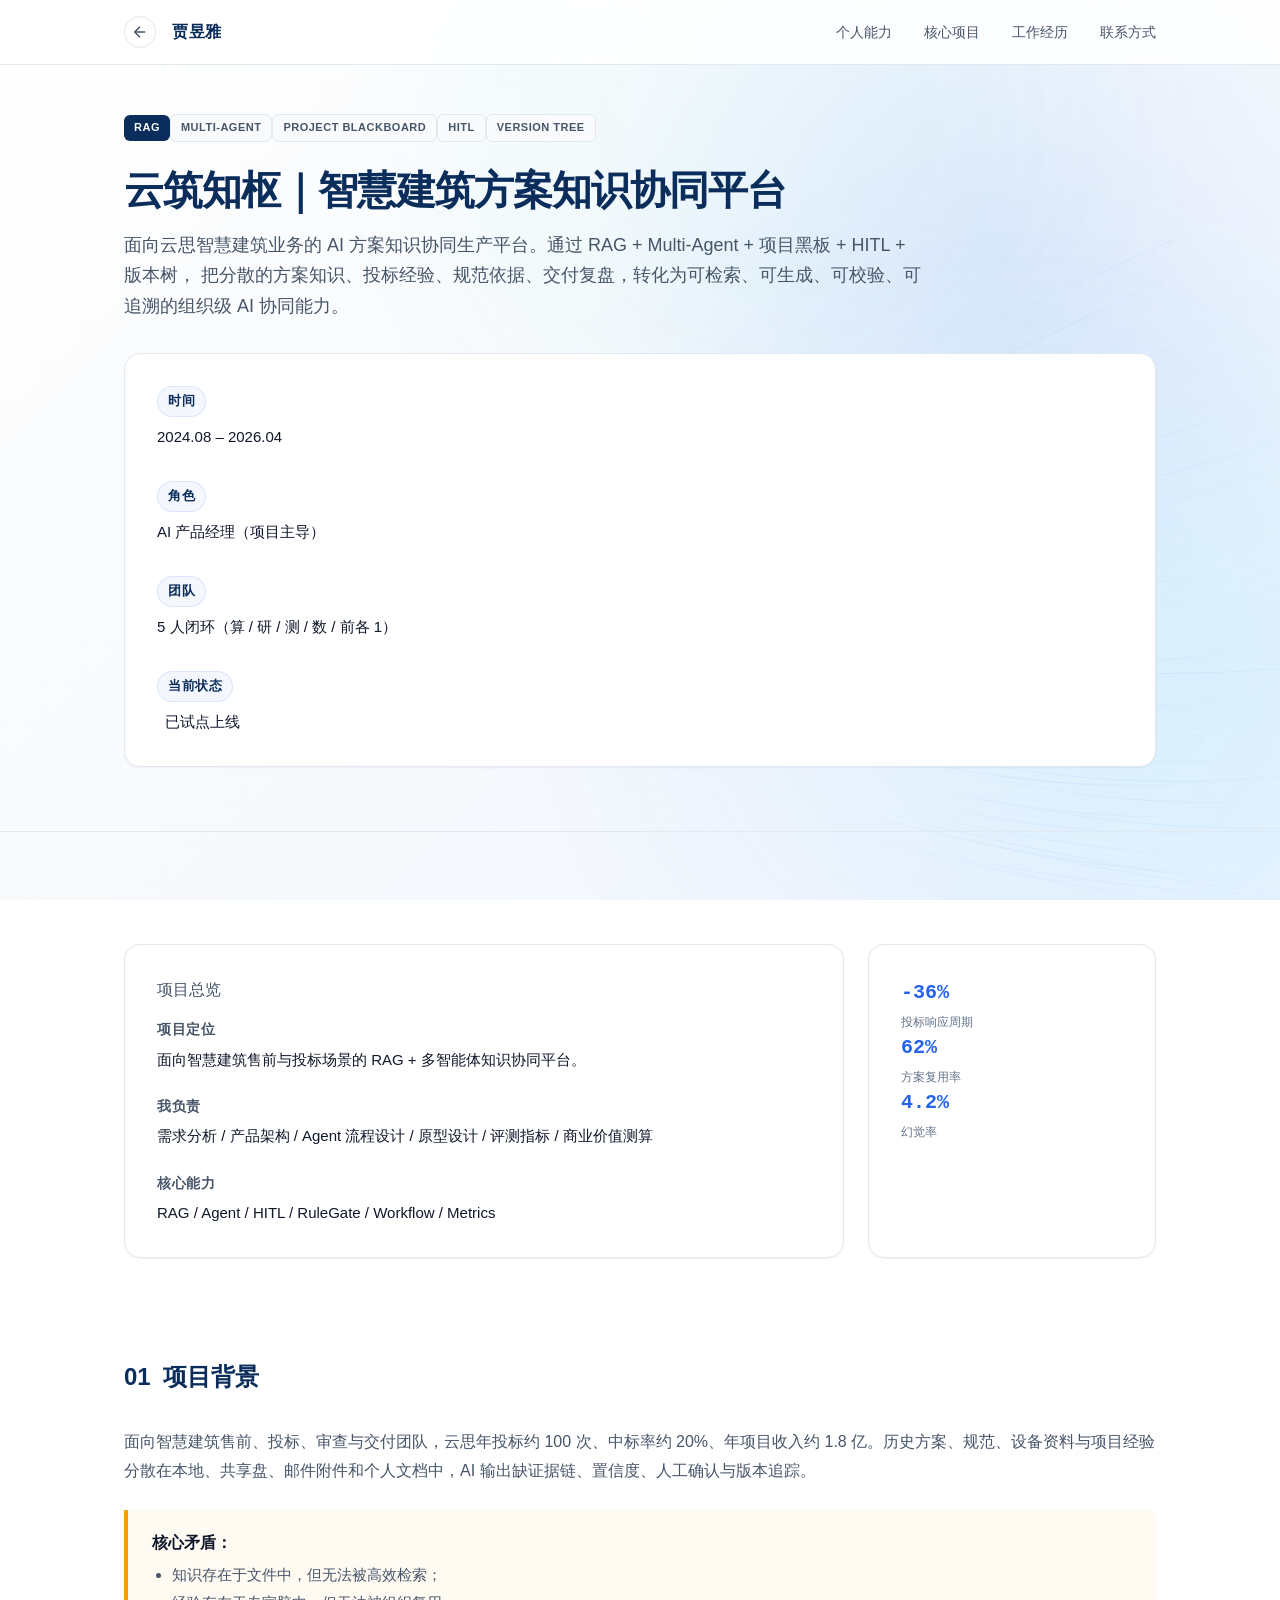
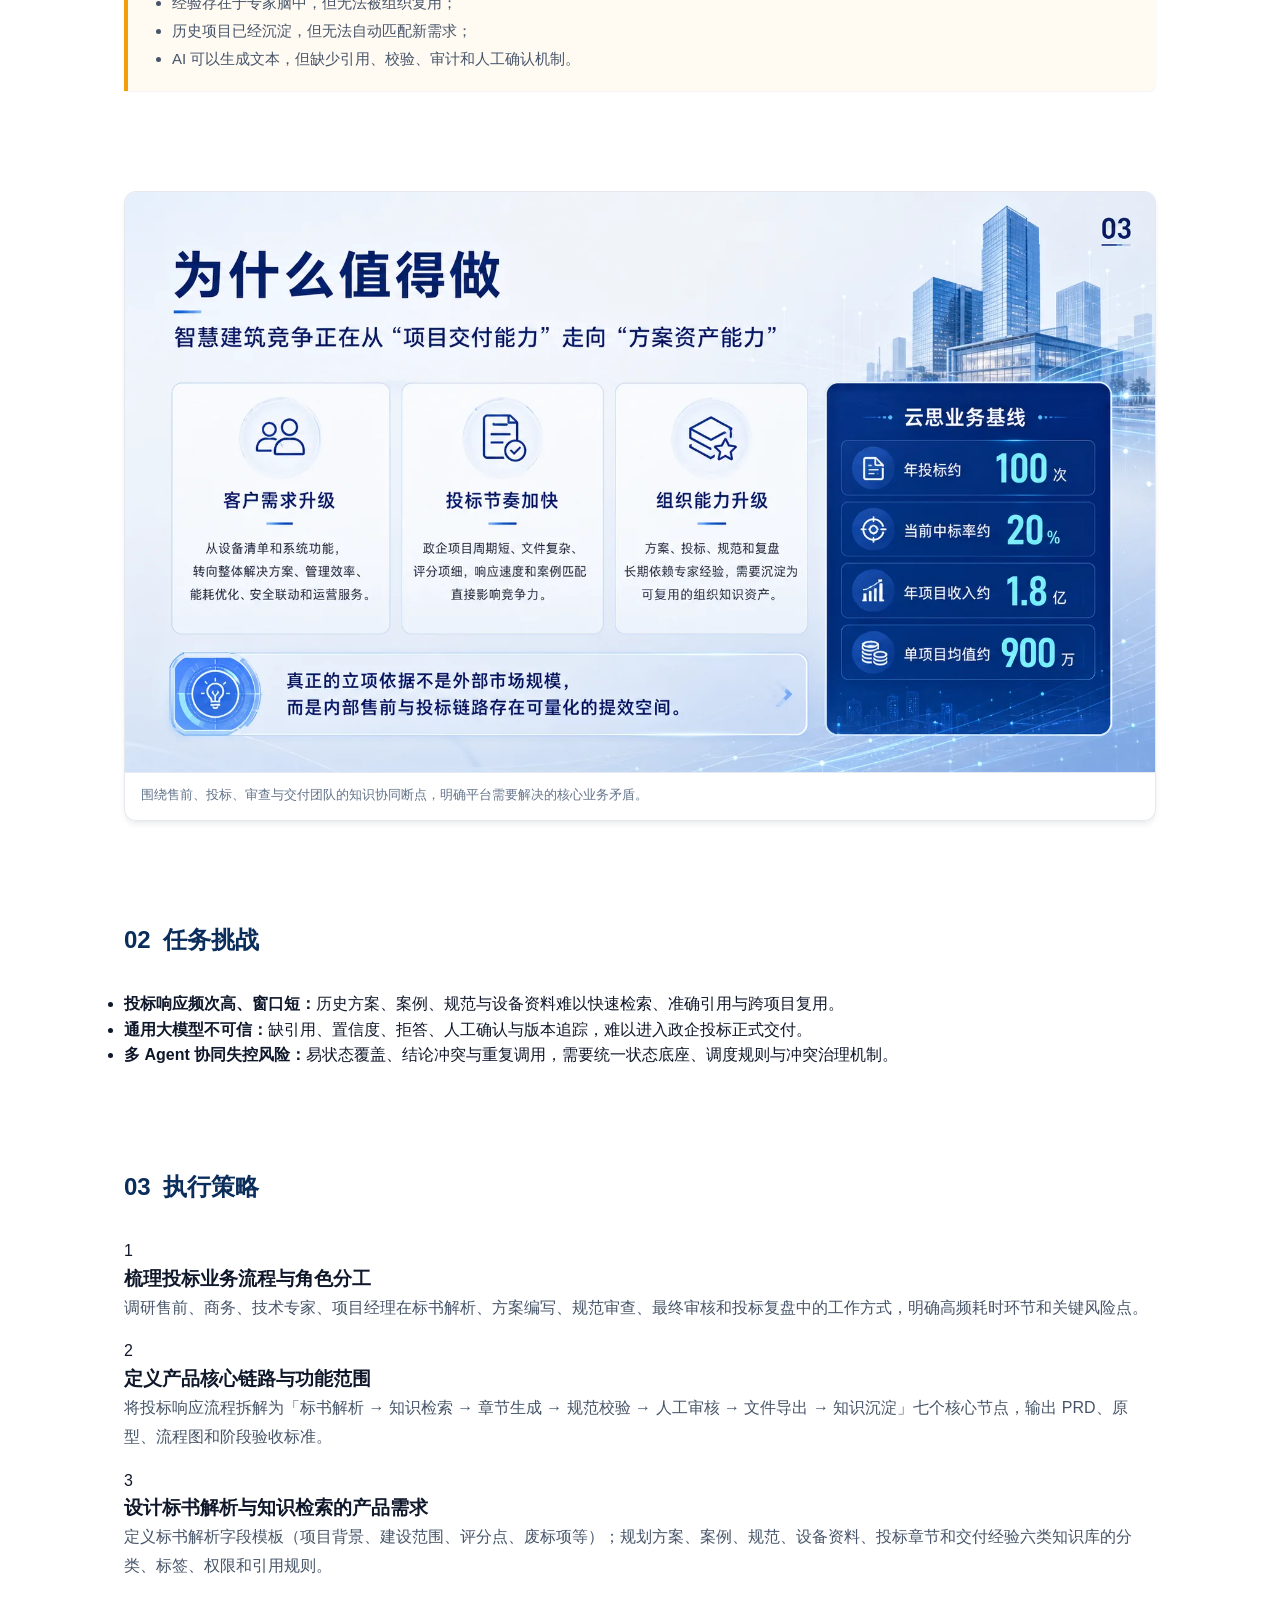
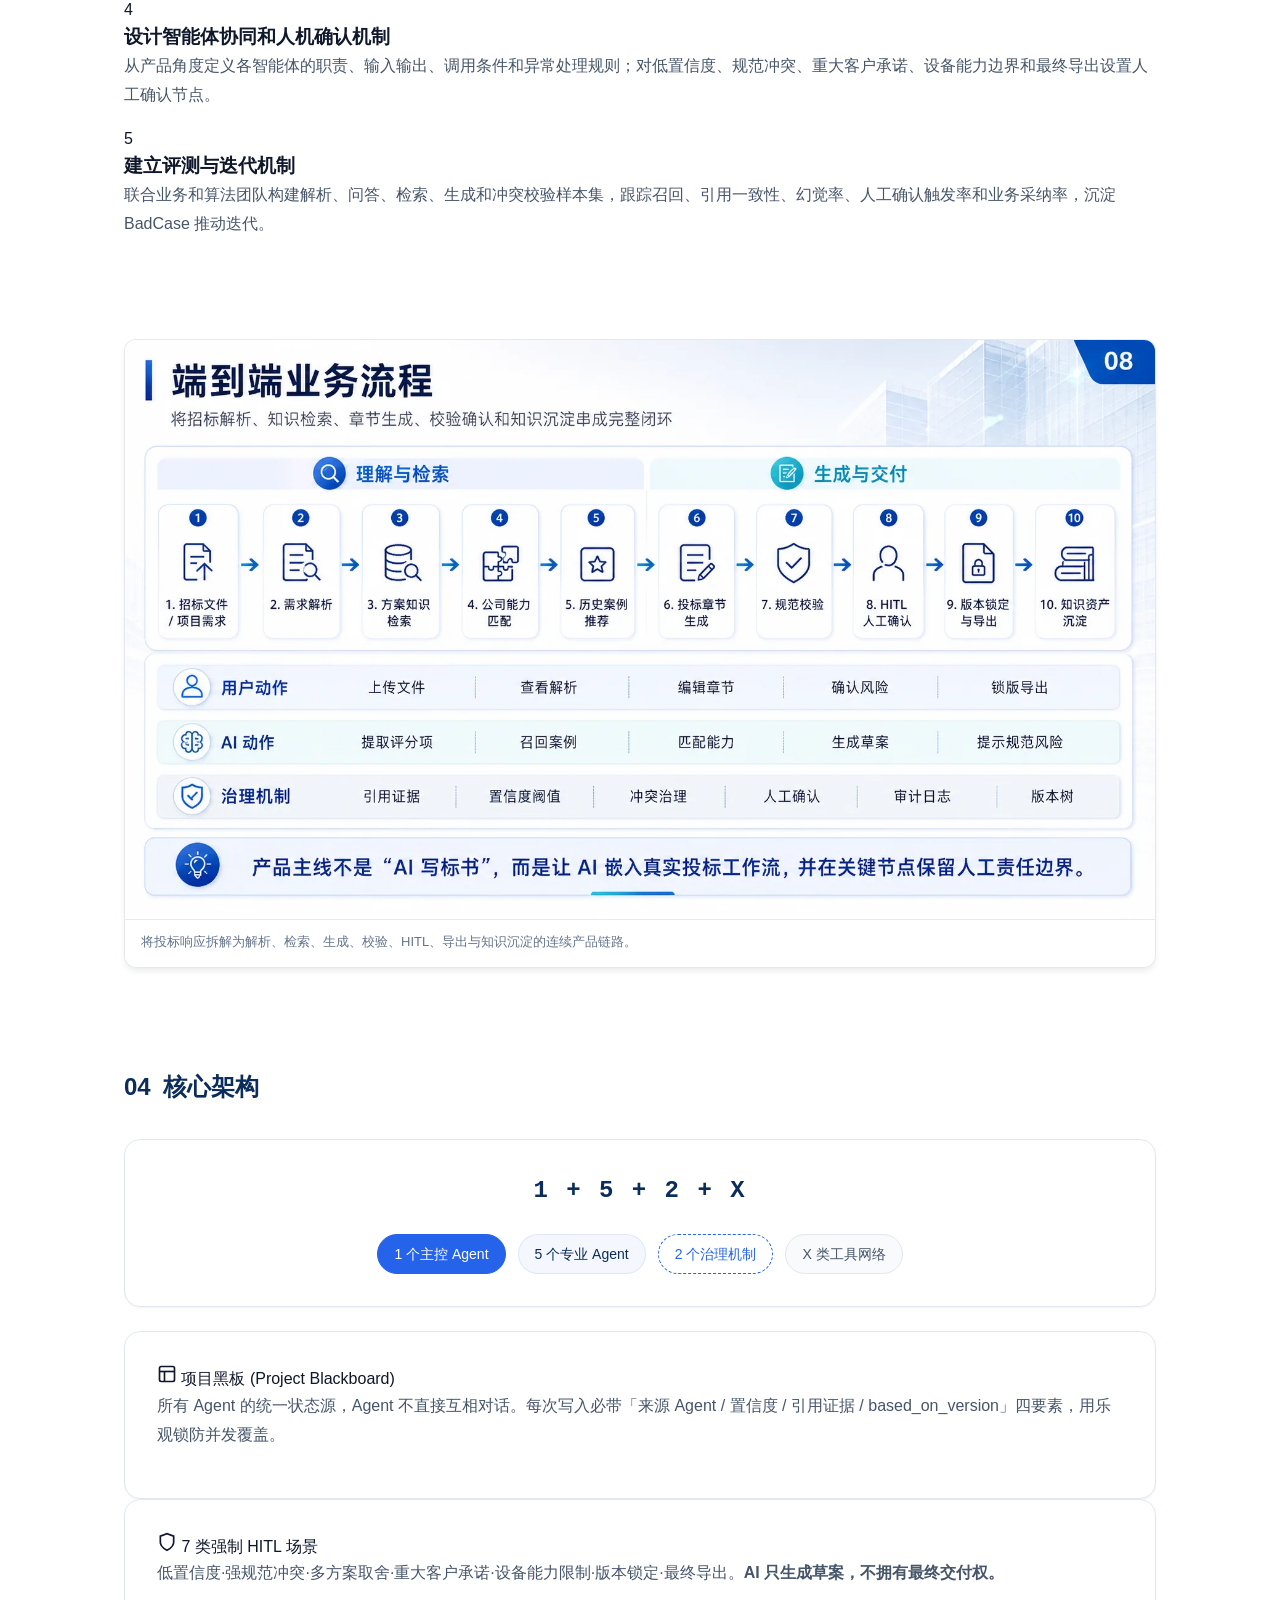
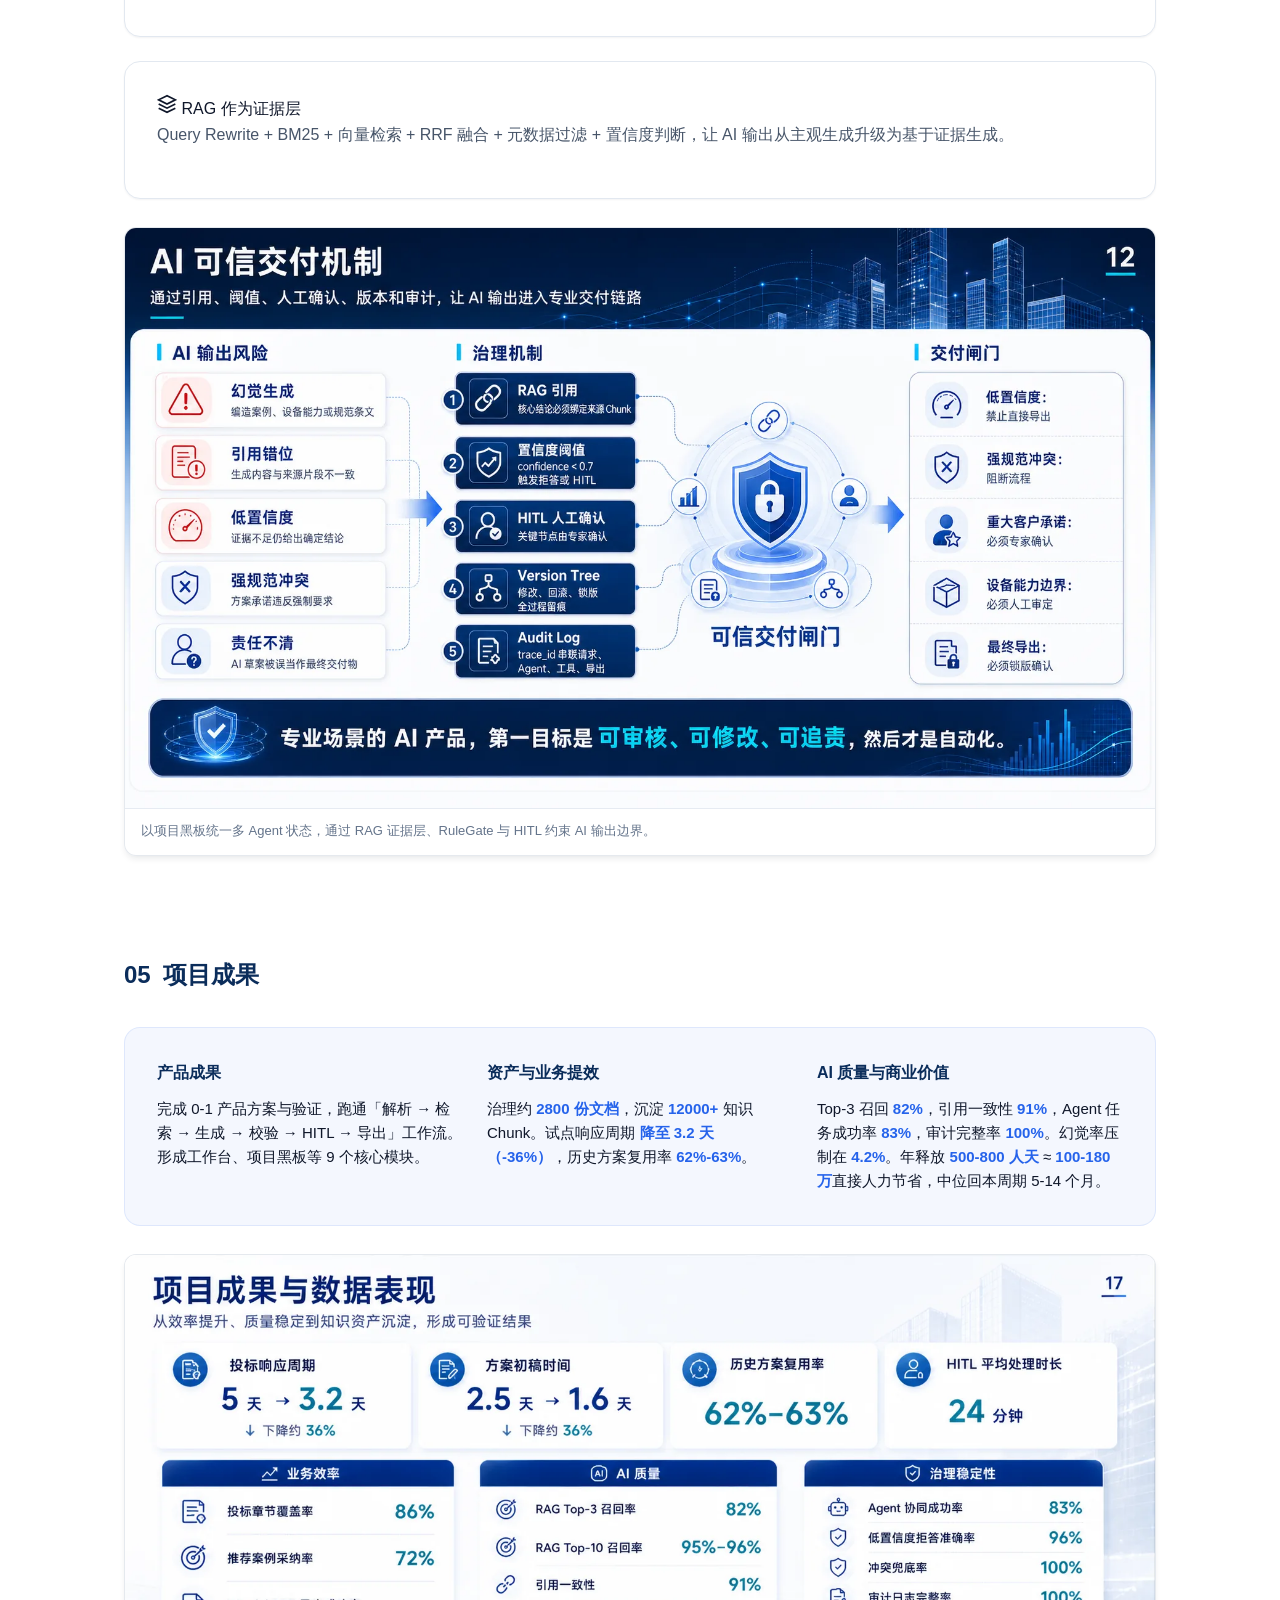
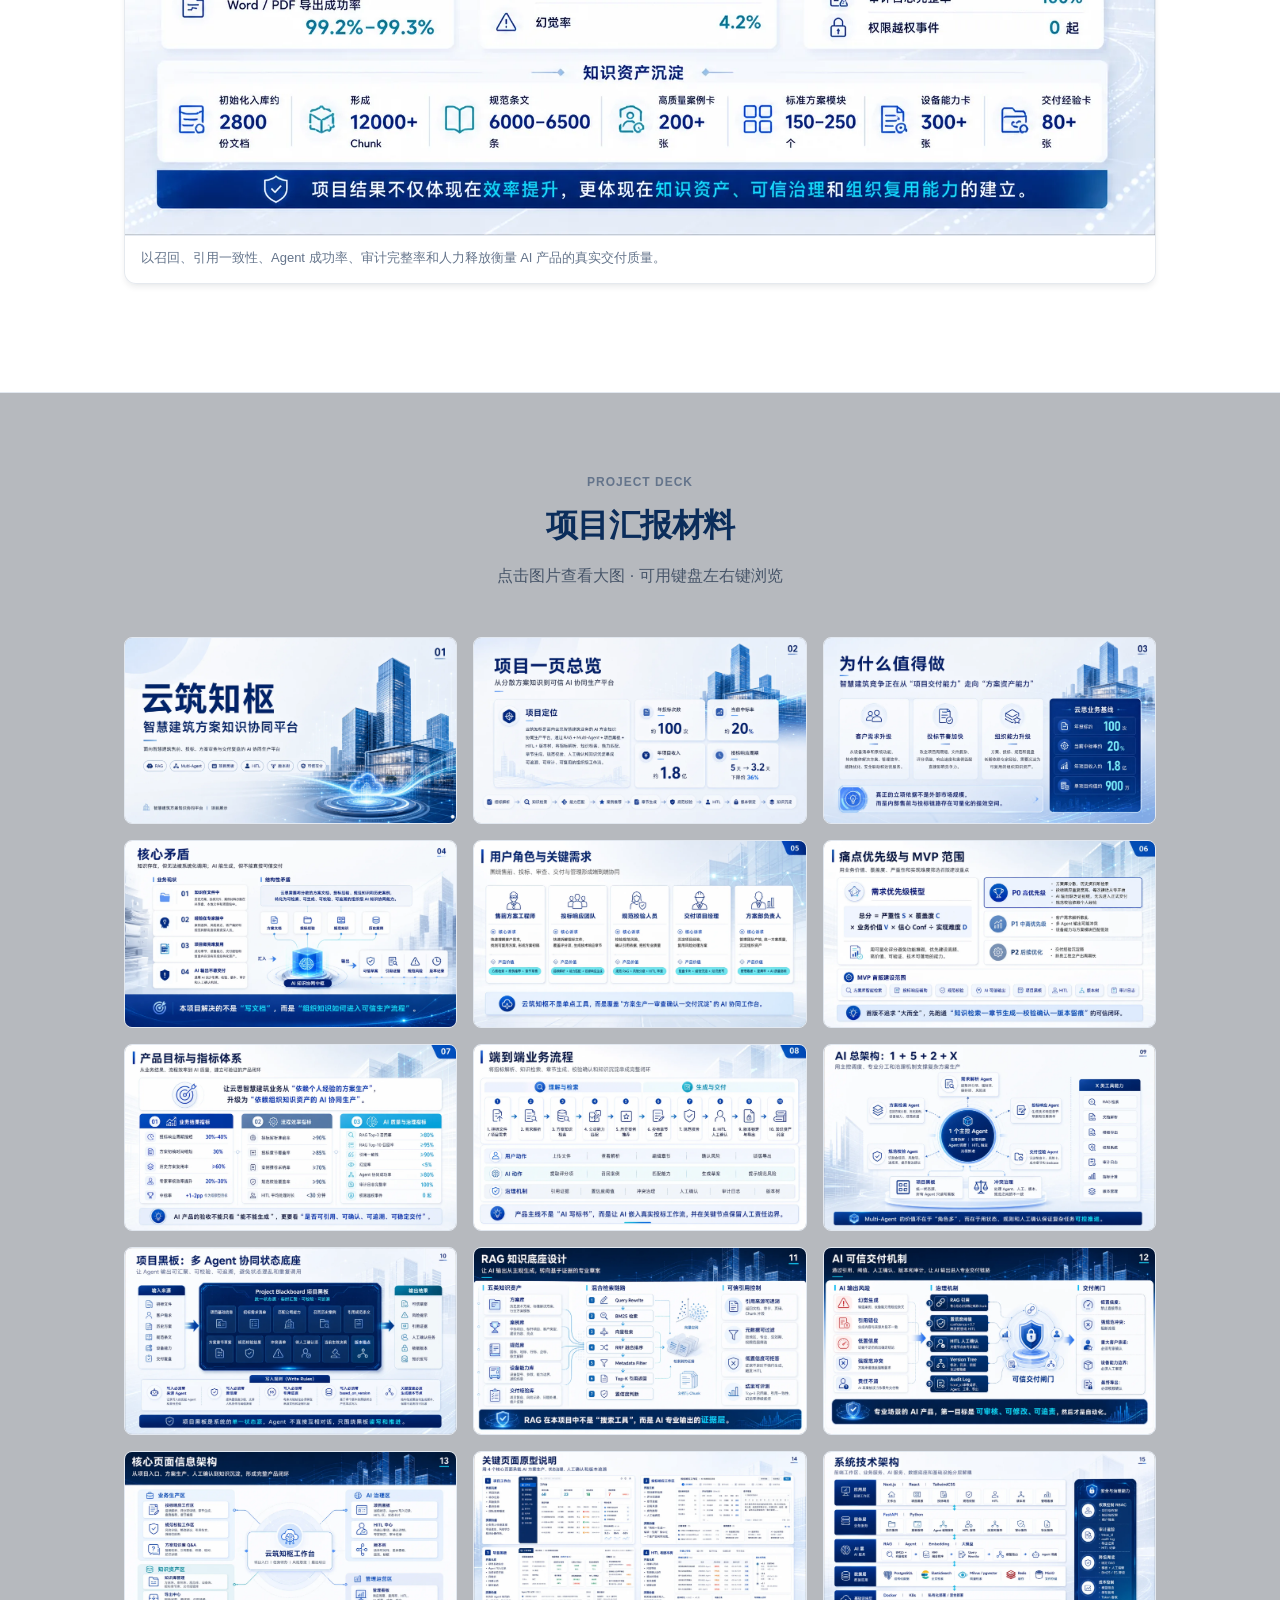
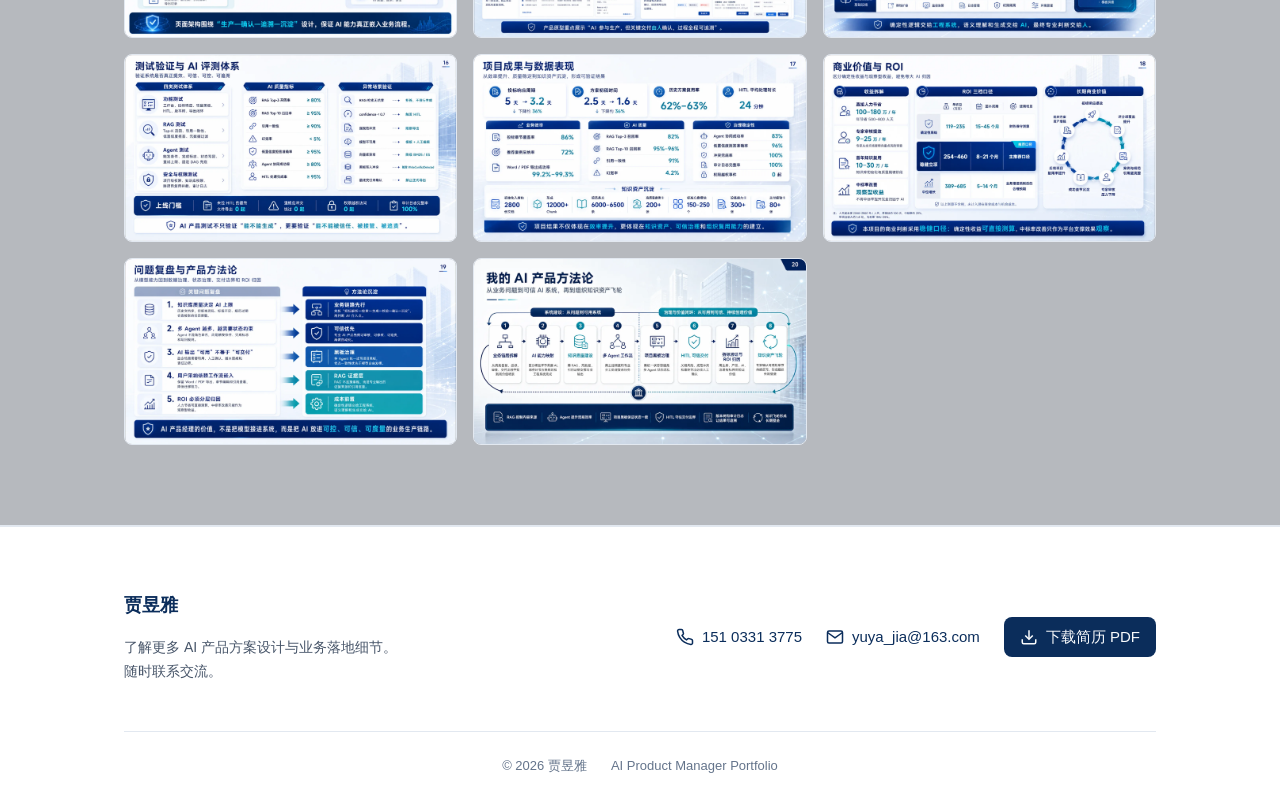
==== xm1.html @ e12e581c "Initial commit Commit directly to the main branch" ====
<!doctype html>
<html lang="zh-CN">
  <head>
    <meta charset="UTF-8" />
    <meta name="viewport" content="width=device-width, initial-scale=1.0" />
    <title>云筑知枢｜智慧建筑方案知识协同平台 - 贾昱雅</title>
    <meta
      name="description"
      content="云筑知枢是面向智慧建筑业务的 AI 方案知识协同生产平台，通过 RAG + Multi-Agent + 项目黑板 + HITL + 版本树解决方案生产协同问题。"
    />
    <link rel="stylesheet" href="assets/style.css" />
  </head>
  <body class="page-detail">
    <!-- Global Tech Background -->
            <div class="site-bg" aria-hidden="true">
      <div class="bg-base"></div>
      <div class="bg-aurora bg-aurora-1"></div>
      <div class="bg-aurora bg-aurora-2"></div>

      <svg class="bg-fiber-svg" viewBox="0 0 1440 900" preserveAspectRatio="none">
        <defs>
          <linearGradient id="fiberEdgeFade" x1="0%" y1="0%" x2="100%" y2="0%">
            <stop offset="0%" stop-color="white" stop-opacity="0" />
            <stop offset="26%" stop-color="white" stop-opacity="0.04" />
            <stop offset="44%" stop-color="white" stop-opacity="0.34" />
            <stop offset="70%" stop-color="white" stop-opacity="0.9" />
            <stop offset="100%" stop-color="white" stop-opacity="1" />
          </linearGradient>

          <mask id="fiberMask">
            <rect x="0" y="0" width="1440" height="900" fill="url(#fiberEdgeFade)" />
          </mask>

          <linearGradient id="ambientGradient" x1="0%" y1="0%" x2="100%" y2="0%">
            <stop offset="0%" stop-color="rgba(255,255,255,0)" />
            <stop offset="35%" stop-color="rgba(147,197,253,0.14)" />
            <stop offset="62%" stop-color="rgba(255,255,255,0.18)" />
            <stop offset="100%" stop-color="rgba(255,255,255,0)" />
          </linearGradient>

          <linearGradient id="silkGradient" x1="0%" y1="0%" x2="100%" y2="0%">
            <stop offset="0%" stop-color="rgba(255,255,255,0)" />
            <stop offset="16%" stop-color="rgba(191,219,254,0.16)" />
            <stop offset="36%" stop-color="rgba(147,197,253,0.34)" />
            <stop offset="56%" stop-color="rgba(255,255,255,0.48)" />
            <stop offset="76%" stop-color="rgba(96,165,250,0.30)" />
            <stop offset="100%" stop-color="rgba(255,255,255,0)" />
          </linearGradient>

          <linearGradient id="highlightGradient" x1="0%" y1="0%" x2="100%" y2="0%">
            <stop offset="0%" stop-color="rgba(255,255,255,0)" />
            <stop offset="32%" stop-color="rgba(255,255,255,0.22)" />
            <stop offset="52%" stop-color="rgba(255,255,255,0.68)" />
            <stop offset="70%" stop-color="rgba(96,165,250,0.30)" />
            <stop offset="100%" stop-color="rgba(255,255,255,0)" />
          </linearGradient>

          <filter id="ambientBlur" x="-20%" y="-20%" width="140%" height="140%" color-interpolation-filters="sRGB">
            <feGaussianBlur stdDeviation="16" />
          </filter>
          <filter id="tinyGlow" x="-20%" y="-20%" width="140%" height="140%" color-interpolation-filters="sRGB">
            <feGaussianBlur stdDeviation="0.45" result="blur" />
            <feMerge>
              <feMergeNode in="blur" />
              <feMergeNode in="SourceGraphic" />
            </feMerge>
          </filter>
          <filter id="smallGlow" x="-20%" y="-20%" width="140%" height="140%" color-interpolation-filters="sRGB">
            <feGaussianBlur stdDeviation="0.9" result="blur" />
            <feMerge>
              <feMergeNode in="blur" />
              <feMergeNode in="SourceGraphic" />
            </feMerge>
          </filter>
        </defs>

        <g class="fiber-bundle" mask="url(#fiberMask)">
          <g class="fiber-ambient">
            <path d="M1530,790 C1250,850 1040,808 780,742 C600,696 440,720 260,795" />
            <path d="M1500,690 C1260,730 1030,710 770,650 C590,610 480,635 330,720" />
            <path d="M1610,860 C1330,905 1090,880 840,815 C645,765 470,780 230,870" />
            <path d="M1510,420 C1240,500 1030,548 780,520 C610,500 500,545 390,620" />
            <path d="M1460,170 C1210,235 1045,325 780,365 C635,388 540,430 460,505" />
            <path d="M1640,930 C1350,890 1120,900 900,850 C700,805 480,815 220,875" />
            <path d="M1560,610 C1320,650 1095,650 860,608 C680,576 535,600 400,670" />
            <path d="M1585,755 C1345,820 1115,800 890,735 C710,684 560,688 360,770" />
            <path d="M1495,310 C1265,392 1080,472 838,486 C655,496 530,545 390,642" />
            <path d="M1670,815 C1410,870 1165,846 925,780 C735,728 555,745 285,858" />
          </g>

          <g class="fiber-silk">
            <path d="M1560,795 C1300,842 1092,808 874,748 C722,707 590,688 470,712 C360,734 250,775 120,842" />
            <path d="M1518,760 C1272,808 1084,782 885,724 C728,678 600,660 502,685 C410,708 310,754 180,812" />
            <path d="M1604,842 C1340,876 1125,842 910,782 C742,736 610,710 492,730 C386,748 270,800 92,888" />
            <path d="M1474,704 C1238,744 1048,736 842,684 C684,644 572,644 472,690 C382,730 290,790 170,858" />
            <path d="M1620,895 C1375,904 1145,880 930,826 C760,784 605,770 460,804 C330,832 218,872 92,914" />
            <path d="M1492,630 C1268,678 1062,682 858,630 C700,590 585,600 475,652 C386,694 300,760 190,828" />
            <path d="M1548,580 C1292,628 1080,648 862,596 C698,558 592,568 500,618 C410,666 320,720 210,772" />
            <path d="M1466,510 C1248,570 1060,608 850,576 C700,554 604,568 520,620 C444,668 350,714 238,760" />
            <path d="M1568,460 C1328,526 1092,584 858,548 C696,522 602,534 520,578 C438,622 366,674 270,728" />
            <path d="M1498,388 C1260,458 1068,530 842,514 C688,502 590,526 506,574 C424,620 350,666 278,704" />
            <path d="M1512,312 C1270,390 1086,482 850,482 C690,482 590,512 510,558 C438,600 365,648 285,692" />
            <path d="M1448,222 C1238,302 1068,405 835,432 C690,448 596,486 516,530 C448,568 390,610 325,660" />
            <path d="M1575,150 C1310,226 1138,336 892,385 C735,416 628,462 542,512 C470,554 410,594 350,638" />
            <path d="M1590,260 C1326,330 1120,410 884,438 C720,458 620,490 538,540 C452,592 384,632 310,668" />
            <path d="M1540,710 C1300,765 1115,748 922,690 C765,644 632,632 520,672 C418,708 340,766 230,842" />
            <path d="M1650,745 C1392,800 1160,792 936,724 C762,672 622,660 498,706 C398,742 302,798 155,872" />
            <path d="M1510,820 C1278,852 1088,822 900,770 C742,726 640,716 530,744 C424,772 312,824 165,890" />
            <path d="M1598,670 C1348,720 1130,722 912,665 C740,620 630,620 526,662 C432,700 338,752 228,815" />
            <path d="M1460,600 C1248,642 1060,654 870,606 C715,568 610,576 516,624 C430,668 352,718 260,776" />
            <path d="M1520,540 C1298,594 1100,616 890,572 C724,538 616,546 526,592 C445,634 378,680 292,738" />
            <path d="M1440,462 C1234,520 1048,558 846,532 C696,512 608,528 536,574 C464,620 398,664 320,710" />
            <path d="M1485,360 C1262,432 1086,492 862,492 C710,492 614,518 538,562 C466,604 408,640 342,684" />
            <path d="M1610,910 C1370,892 1160,862 940,805 C768,760 625,748 486,782 C350,815 230,858 72,910" />
            <path d="M1548,878 C1322,884 1120,856 918,800 C758,756 622,742 500,770 C384,796 260,836 116,890" />
            <path d="M1660,812 C1406,846 1182,826 962,765 C795,718 654,704 520,735 C396,762 286,815 130,880" />
            <path d="M1578,735 C1350,780 1140,766 932,708 C770,662 648,650 532,690 C424,728 320,780 190,850" />
            <path d="M1502,285 C1290,350 1128,430 900,458 C742,478 642,505 560,552 C492,590 430,630 364,672" />
            <path d="M1532,188 C1302,258 1138,360 906,405 C754,434 650,478 570,526 C500,568 442,608 382,648" />
            <path d="M1640,390 C1398,448 1190,522 950,526 C786,530 674,548 586,594 C510,632 446,666 374,704" />
            <path d="M1588,500 C1348,558 1136,610 906,590 C744,576 632,584 540,630 C454,672 380,716 290,770" />
            <path d="M1490,930 C1260,892 1080,870 886,815 C735,772 610,770 492,805 C384,838 280,878 125,922" />
            <path d="M1680,640 C1415,682 1190,690 952,632 C778,590 654,590 542,636 C442,676 352,726 236,792" />
            <path d="M1625,705 C1390,742 1185,736 980,682 C820,640 700,636 582,675 C470,712 372,770 250,835" />
            <path d="M1545,760 C1315,805 1110,790 912,730 C760,684 632,678 515,718 C410,754 310,812 172,875" />
            <path d="M1665,865 C1418,878 1202,852 986,796 C810,750 662,740 518,776 C386,810 260,858 86,920" />
            <path d="M1510,675 C1288,724 1098,718 902,658 C748,612 626,612 514,658 C420,696 328,754 214,822" />
            <path d="M1590,620 C1358,670 1150,680 930,625 C760,584 642,590 534,638 C436,682 346,736 235,800" />
            <path d="M1478,570 C1265,622 1076,642 875,598 C720,564 612,574 516,624 C428,668 348,724 248,785" />
            <path d="M1618,530 C1385,586 1170,630 940,602 C780,582 656,590 548,642 C452,690 370,744 260,810" />
            <path d="M1545,438 C1320,506 1124,560 902,548 C742,540 632,560 532,612 C448,656 375,704 292,752" />
            <path d="M1595,350 C1365,420 1168,490 930,502 C760,510 642,536 545,586 C462,628 395,674 318,720" />
            <path d="M1488,255 C1275,335 1095,420 862,452 C710,472 612,506 528,554 C454,596 394,640 326,682" />
            <path d="M1660,775 C1425,820 1204,810 980,748 C810,702 670,698 536,738 C420,772 305,832 146,900" />
            <path d="M1538,900 C1310,878 1115,845 908,792 C750,752 620,748 495,782 C380,814 274,865 118,930" />
          </g>

          <g class="fiber-micro">
            <path d="M1542,778 C1315,814 1116,790 912,738 C756,698 628,684 512,712 C410,736 310,778 188,835" />
            <path d="M1570,812 C1338,848 1138,820 926,762 C768,720 642,708 528,736 C428,758 318,804 170,874" />
            <path d="M1490,690 C1260,738 1080,726 882,676 C724,638 606,638 500,682 C410,720 326,775 226,835" />
            <path d="M1608,875 C1372,886 1160,858 940,810 C770,772 620,766 482,798 C358,826 246,870 92,925" />
            <path d="M1516,615 C1296,660 1098,666 894,620 C736,584 620,590 518,636 C426,676 344,728 244,782" />
            <path d="M1478,536 C1260,588 1070,620 860,588 C708,566 610,576 522,624 C440,666 362,710 268,754" />
            <path d="M1560,478 C1328,538 1110,590 884,560 C728,538 624,548 538,592 C456,634 382,682 294,730" />
            <path d="M1488,402 C1272,468 1086,532 866,520 C710,512 610,534 526,580 C450,622 384,664 308,708" />
            <path d="M1538,338 C1305,404 1120,478 894,482 C734,486 628,512 544,558 C470,598 410,638 342,680" />
            <path d="M1458,240 C1248,318 1078,412 846,438 C704,454 612,492 532,538 C462,578 402,620 334,662" />
            <path d="M1582,166 C1334,240 1150,342 912,390 C760,420 660,462 578,512 C508,552 450,594 386,636" />
            <path d="M1655,700 C1400,748 1180,748 954,692 C782,650 650,645 532,686 C432,722 338,772 220,842" />
            <path d="M1528,845 C1300,866 1098,836 898,784 C746,744 634,736 520,762 C412,788 302,836 160,900" />
            <path d="M1618,588 C1378,638 1160,654 930,610 C760,578 648,580 548,626 C454,668 370,718 260,788" />
            <path d="M1508,918 C1282,884 1088,856 892,805 C742,766 620,762 502,796 C390,828 286,870 130,924" />
            <path d="M1668,812 C1420,840 1198,822 974,762 C808,718 668,704 536,736 C414,764 302,815 146,884" />
            <path d="M1600,735 C1370,770 1160,760 950,704 C790,662 660,658 540,696 C436,728 336,782 210,850" />
            <path d="M1555,788 C1328,826 1130,808 928,752 C772,710 646,704 526,738 C418,768 310,820 166,888" />
            <path d="M1642,882 C1408,884 1190,854 970,804 C800,766 646,758 500,792 C364,824 252,870 98,926" />
            <path d="M1498,650 C1278,698 1088,696 890,646 C732,606 616,612 512,660 C422,702 342,756 236,820" />
            <path d="M1588,558 C1355,612 1142,640 916,602 C756,574 640,582 536,632 C442,676 360,730 252,794" />
            <path d="M1518,475 C1298,535 1105,582 888,560 C732,544 626,558 530,608 C448,650 374,700 292,748" />
            <path d="M1635,420 C1400,482 1190,538 952,534 C790,532 668,552 560,602 C470,644 398,692 316,735" />
            <path d="M1560,300 C1340,372 1155,452 918,476 C750,494 638,526 542,574 C462,614 398,654 330,696" />
            <path d="M1470,205 C1265,286 1095,388 858,428 C710,452 612,490 530,536 C462,576 402,620 340,660" />
            <path d="M1670,675 C1425,720 1198,724 966,670 C792,628 660,628 540,672 C434,710 342,762 220,832" />
            <path d="M1598,825 C1365,850 1150,828 940,770 C778,724 650,716 520,752 C400,786 292,840 138,904" />
            <path d="M1518,872 C1290,862 1096,832 900,780 C746,740 620,738 500,772 C386,804 282,852 130,912" />
          </g>

          <g class="fiber-highlight">
            <path d="M1530,740 C1300,790 1110,770 915,708 C780,666 660,650 540,688" style="animation-delay: 0s" />
            <path d="M1600,848 C1370,875 1160,845 940,788 C780,748 648,735 520,766" style="animation-delay: -5s" />
            <path d="M1505,570 C1285,625 1090,642 884,596 C735,564 624,570 535,618" style="animation-delay: -11s" />
            <path d="M1455,255 C1262,332 1088,420 858,446 C716,462 620,492 542,538" style="animation-delay: -17s" />
            <path d="M1585,430 C1360,500 1134,558 906,548 C752,542 642,556 548,600" style="animation-delay: -9s" />
            <path d="M1640,905 C1388,895 1162,862 930,805 C762,764 626,755 482,790" style="animation-delay: -21s" />
            <path d="M1500,682 C1288,730 1102,724 910,672 C768,633 642,630 535,670" style="animation-delay: -14s" />
            <path d="M1552,330 C1322,402 1138,480 906,492 C744,500 636,526 552,574" style="animation-delay: -3s" />
            <path d="M1620,792 C1400,825 1190,812 968,752 C800,706 664,694 530,730" style="animation-delay: -19s" />
            <path d="M1588,620 C1358,674 1145,682 930,626 C770,586 650,590 540,638" style="animation-delay: -7s" />
            <path d="M1660,870 C1422,880 1206,850 980,790 C812,746 666,738 522,776" style="animation-delay: -23s" />
            <path d="M1530,450 C1312,520 1120,570 902,558 C750,550 640,565 548,610" style="animation-delay: -13s" />
          </g>
        </g>
      </svg>

      <div class="bg-sparkles">
        <div class="particle p-0" style="width: 2.4px; height: 2.4px; top: 28%; left: 86%; animation-duration: 26s; animation-delay: -2s;"></div>
        <div class="particle p-1" style="width: 1.8px; height: 1.8px; top: 44%; left: 91%; animation-duration: 30s; animation-delay: -10s;"></div>
        <div class="particle p-2" style="width: 2.8px; height: 2.8px; top: 65%; left: 82%; animation-duration: 28s; animation-delay: -6s;"></div>
        <div class="particle p-3" style="width: 2.9px; height: 2.9px; top: 82%; left: 89%; animation-duration: 34s; animation-delay: -16s;"></div>
        <div class="particle p-4" style="width: 1.7px; height: 1.7px; top: 38%; left: 72%; animation-duration: 29s; animation-delay: -4s;"></div>
        <div class="particle p-5" style="width: 2.2px; height: 2.2px; top: 74%; left: 76%; animation-duration: 27s; animation-delay: -14s;"></div>
        <div class="particle p-6" style="width: 2.6px; height: 2.6px; top: 56%; left: 94%; animation-duration: 32s; animation-delay: -8s;"></div>
        <div class="particle p-7" style="width: 1.8px; height: 1.8px; top: 18%; left: 79%; animation-duration: 36s; animation-delay: -20s;"></div>
        <div class="particle p-8" style="width: 2.4px; height: 2.4px; top: 86%; left: 68%; animation-duration: 31s; animation-delay: -12s;"></div>
        <div class="particle p-9" style="width: 1.6px; height: 1.6px; top: 70%; left: 92%; animation-duration: 33s; animation-delay: -18s;"></div>
      </div>
    </div>
    <nav class="navbar">
      <div class="container">
        <div class="nav-left">
          <a class="nav-back" href="index.html#projects" aria-label="返回项目列表">
            <svg width="18" height="18" viewBox="0 0 24 24" fill="none" stroke="currentColor" stroke-width="2"><line x1="19" y1="12" x2="5" y2="12"/><polyline points="12 19 5 12 12 5"/></svg>
          </a>
          <a class="logo" href="index.html">贾昱雅</a>
        </div>
        <ul class="nav-links">
          <li><a href="index.html#about">个人能力</a></li>
          <li><a href="index.html#projects">核心项目</a></li>
          <li><a href="index.html#experience">工作经历</a></li>
          <li><a href="index.html#contact">联系方式</a></li>
        </ul>
        <button class="menu-toggle" aria-label="Toggle menu">
          <svg
            width="24"
            height="24"
            viewBox="0 0 24 24"
            fill="none"
            stroke="currentColor"
            stroke-width="2"
          >
            <path d="M3 12h18M3 6h18M3 18h18" />
          </svg>
        </button>
      </div>
    </nav>

    <header class="detail-hero section-reveal">
      <div class="hero-bg-grid subtle"></div>
      <div class="container relative">
        <div class="detail-tags">
          <span class="badge primary">RAG</span
          ><span class="badge">MULTI-AGENT</span
          ><span class="badge">PROJECT BLACKBOARD</span
          ><span class="badge">HITL</span
          ><span class="badge">VERSION TREE</span>
        </div>

        <h1>云筑知枢｜智慧建筑方案知识协同平台</h1>
        <p class="tagline">
          面向云思智慧建筑业务的 AI 方案知识协同生产平台。通过 RAG + Multi-Agent
          + 项目黑板 + HITL + 版本树，
          把分散的方案知识、投标经验、规范依据、交付复盘，转化为可检索、可生成、可校验、可追溯的组织级
          AI 协同能力。
        </p>

        <div class="project-brief bento-card">
          <div class="brief-item">
            <div class="b-lbl">时间</div>
            <div class="b-val">2024.08 – 2026.04</div>
          </div>
          <div class="brief-item">
            <div class="b-lbl">角色</div>
            <div class="b-val">AI 产品经理（项目主导）</div>
          </div>
          <div class="brief-item">
            <div class="b-lbl">团队</div>
            <div class="b-val">5 人闭环（算 / 研 / 测 / 数 / 前各 1）</div>
          </div>
          <div class="brief-item">
            <div class="b-lbl">当前状态</div>
            <div class="b-val">
              <span class="status-dot green"></span>已试点上线
            </div>
          </div>
        </div>
      </div>
    </header>

    <section class="project-content section-reveal">
      <div class="container">
        <div class="project-overview">
          <div class="overview-grid">
            <div class="overview-card">
              <h3>项目总览</h3>
              <div class="overview-list">
                <div class="overview-item">
                  <span class="k">项目定位</span>
                  <span class="v">面向智慧建筑售前与投标场景的 RAG + 多智能体知识协同平台。</span>
                </div>
                <div class="overview-item">
                  <span class="k">我负责</span>
                  <span class="v">需求分析 / 产品架构 / Agent 流程设计 / 原型设计 / 评测指标 / 商业价值测算</span>
                </div>
                <div class="overview-item">
                  <span class="k">核心能力</span>
                  <span class="v">RAG / Agent / HITL / RuleGate / Workflow / Metrics</span>
                </div>
              </div>
            </div>
            <div class="overview-card overview-metrics">
              <div class="metric">
                <div class="m-val highlight">-36%</div>
                <div class="m-lbl">投标响应周期</div>
              </div>
              <div class="metric">
                <div class="m-val highlight">62%</div>
                <div class="m-lbl">方案复用率</div>
              </div>
              <div class="metric">
                <div class="m-val highlight">4.2%</div>
                <div class="m-lbl">幻觉率</div>
              </div>
            </div>
          </div>
        </div>

        <div class="prose-block">
          <h2><span class="num">01</span> 项目背景</h2>
          <p>
            面向智慧建筑售前、投标、审查与交付团队，云思年投标约 100
            次、中标率约 20%、年项目收入约 1.8
            亿。历史方案、规范、设备资料与项目经验分散在本地、共享盘、邮件附件和个人文档中，AI
            输出缺证据链、置信度、人工确认与版本追踪。
          </p>

          <div class="callout-box warning">
            <div class="callout-title">核心矛盾：</div>
            <ul>
              <li>知识存在于文件中，但无法被高效检索；</li>
              <li>经验存在于专家脑中，但无法被组织复用；</li>
              <li>历史项目已经沉淀，但无法自动匹配新需求；</li>
              <li>AI 可以生成文本，但缺少引用、校验、审计和人工确认机制。</li>
            </ul>
          </div>
        </div>

        <figure class="prose-figure">
          <img src="assets/images/xm1/03.webp" alt="云筑知枢项目背景与核心矛盾" loading="lazy" />
          <figcaption>围绕售前、投标、审查与交付团队的知识协同断点，明确平台需要解决的核心业务矛盾。</figcaption>
        </figure>

        <div class="prose-block">
          <h2><span class="num">02</span> 任务挑战</h2>
          <ul class="styled-list">
            <li>
              <strong>投标响应频次高、窗口短：</strong
              >历史方案、案例、规范与设备资料难以快速检索、准确引用与跨项目复用。
            </li>
            <li>
              <strong>通用大模型不可信：</strong
              >缺引用、置信度、拒答、人工确认与版本追踪，难以进入政企投标正式交付。
            </li>
            <li>
              <strong>多 Agent 协同失控风险：</strong
              >易状态覆盖、结论冲突与重复调用，需要统一状态底座、调度规则与冲突治理机制。
            </li>
          </ul>
        </div>

        <div class="prose-block">
          <h2><span class="num">03</span> 执行策略</h2>

          <div class="step-list">
            <div class="step-item">
              <div class="step-num">1</div>
              <div class="step-content">
                <h3>梳理投标业务流程与角色分工</h3>
                <p>
                  调研售前、商务、技术专家、项目经理在标书解析、方案编写、规范审查、最终审核和投标复盘中的工作方式，明确高频耗时环节和关键风险点。
                </p>
              </div>
            </div>
            <div class="step-item">
              <div class="step-num">2</div>
              <div class="step-content">
                <h3>定义产品核心链路与功能范围</h3>
                <p>
                  将投标响应流程拆解为「标书解析 → 知识检索 → 章节生成 →
                  规范校验 → 人工审核 → 文件导出 → 知识沉淀」七个核心节点，输出
                  PRD、原型、流程图和阶段验收标准。
                </p>
              </div>
            </div>
            <div class="step-item">
              <div class="step-num">3</div>
              <div class="step-content">
                <h3>设计标书解析与知识检索的产品需求</h3>
                <p>
                  定义标书解析字段模板（项目背景、建设范围、评分点、废标项等）；规划方案、案例、规范、设备资料、投标章节和交付经验六类知识库的分类、标签、权限和引用规则。
                </p>
              </div>
            </div>
            <div class="step-item">
              <div class="step-num">4</div>
              <div class="step-content">
                <h3>设计智能体协同和人机确认机制</h3>
                <p>
                  从产品角度定义各智能体的职责、输入输出、调用条件和异常处理规则；对低置信度、规范冲突、重大客户承诺、设备能力边界和最终导出设置人工确认节点。
                </p>
              </div>
            </div>
            <div class="step-item">
              <div class="step-num">5</div>
              <div class="step-content">
                <h3>建立评测与迭代机制</h3>
                <p>
                  联合业务和算法团队构建解析、问答、检索、生成和冲突校验样本集，跟踪召回、引用一致性、幻觉率、人工确认触发率和业务采纳率，沉淀
                  BadCase 推动迭代。
                </p>
              </div>
            </div>
          </div>
        </div>

        <figure class="prose-figure">
          <img src="assets/images/xm1/08.webp" alt="云筑知枢核心执行策略与流程拆解" loading="lazy" />
          <figcaption>将投标响应拆解为解析、检索、生成、校验、HITL、导出与知识沉淀的连续产品链路。</figcaption>
        </figure>

        <div class="prose-block">
          <h2><span class="num">04</span> 核心架构</h2>

          <div class="arch-box">
            <div class="arch-title">1 + 5 + 2 + X</div>
            <div class="arch-row">
              <span class="arch-tag highlight">1 个主控 Agent</span>
              <span class="arch-tag">5 个专业 Agent</span>
              <span class="arch-tag outline">2 个治理机制</span>
              <span class="arch-tag light">X 类工具网络</span>
            </div>
          </div>

          <div class="grid-card-2 mt-24">
            <div class="bento-card inner">
              <div class="icon-title">
                <svg
                  width="20"
                  height="20"
                  viewBox="0 0 24 24"
                  fill="none"
                  stroke="currentColor"
                  stroke-width="2"
                >
                  <rect x="3" y="3" width="18" height="18" rx="2" ry="2" />
                  <line x1="3" y1="9" x2="21" y2="9" />
                  <line x1="9" y1="21" x2="9" y2="9" />
                </svg>
                项目黑板 (Project Blackboard)
              </div>
              <p>
                所有 Agent 的统一状态源，Agent
                不直接互相对话。每次写入必带「来源 Agent / 置信度 / 引用证据 /
                based_on_version」四要素，用乐观锁防并发覆盖。
              </p>
            </div>
            <div class="bento-card inner">
              <div class="icon-title">
                <svg
                  width="20"
                  height="20"
                  viewBox="0 0 24 24"
                  fill="none"
                  stroke="currentColor"
                  stroke-width="2"
                >
                  <path d="M12 22s8-4 8-10V5l-8-3-8 3v7c0 6 8 10 8 10z" />
                </svg>
                7 类强制 HITL 场景
              </div>
              <p>
                低置信度·强规范冲突·多方案取舍·重大客户承诺·设备能力限制·版本锁定·最终导出。<strong
                  >AI 只生成草案，不拥有最终交付权。</strong
                >
              </p>
            </div>
          </div>

          <div class="bento-card inner mt-24">
            <div class="icon-title">
              <svg
                width="20"
                height="20"
                viewBox="0 0 24 24"
                fill="none"
                stroke="currentColor"
                stroke-width="2"
              >
                <polygon points="12 2 2 7 12 12 22 7 12 2" />
                <polyline points="2 17 12 22 22 17" />
                <polyline points="2 12 12 17 22 12" />
              </svg>
              RAG 作为证据层
            </div>
            <p>
              Query Rewrite + BM25 + 向量检索 + RRF 融合 + 元数据过滤 +
              置信度判断，让 AI 输出从主观生成升级为基于证据生成。
            </p>
          </div>

          <figure class="prose-figure">
            <img src="assets/images/xm1/12.webp" alt="云筑知枢核心架构与智能体协同设计" loading="lazy" />
            <figcaption>以项目黑板统一多 Agent 状态，通过 RAG 证据层、RuleGate 与 HITL 约束 AI 输出边界。</figcaption>
          </figure>
        </div>

        <div class="prose-block">
          <h2><span class="num">05</span> 项目成果</h2>

          <div class="result-box">
            <div class="r-col">
              <h3>产品成果</h3>
              <p>
                完成 0-1 产品方案与验证，跑通「解析 → 检索 → 生成 → 校验 → HITL
                → 导出」工作流。形成工作台、项目黑板等 9 个核心模块。
              </p>
            </div>
            <div class="r-col">
              <h3>资产与业务提效</h3>
              <p>
                治理约 <strong>2800 份文档</strong>，沉淀
                <strong>12000+</strong> 知识 Chunk。试点响应周期
                <strong>降至 3.2 天（-36%）</strong>，历史方案复用率
                <strong>62%-63%</strong>。
              </p>
            </div>
            <div class="r-col">
              <h3>AI 质量与商业价值</h3>
              <p>
                Top-3 召回 <strong>82%</strong>，引用一致性
                <strong>91%</strong>，Agent 任务成功率 <strong>83%</strong>，审计完整率
                <strong>100%</strong>。幻觉率压制在 <strong>4.2%</strong>。年释放
                <strong>500-800 人天</strong> ≈ <strong>100-180 万</strong>直接人力节省，中位回本周期 5-14 个月。
              </p>
            </div>
          </div>

          <figure class="prose-figure">
            <img src="assets/images/xm1/17.webp" alt="云筑知枢项目成果与 AI 质量指标" loading="lazy" />
            <figcaption>以召回、引用一致性、Agent 成功率、审计完整率和人力释放衡量 AI 产品的真实交付质量。</figcaption>
          </figure>
        </div>
      </div>
    </section>

    <section class="gallery-section alt section-reveal">
      <div class="container">
        <div class="section-head text-center">
          <div class="section-eyebrow">PROJECT DECK</div>
          <h2 class="section-title">项目汇报材料</h2>
          <p class="section-subtitle">点击图片查看大图 · 可用键盘左右键浏览</p>
        </div>

        <div class="gallery">
          <!-- 主图 01-20 -->
          <div class="gallery-item" data-group="main">
            <img
              src="assets/images/xm1/01.webp"
              alt="P01"
              loading="lazy"
              onerror="
                this.src =
                  'data:image/svg+xml,%3Csvg xmlns=\'http://www.w3.org/2000/svg\' viewBox=\'0 0 16 9\'%3E%3Crect width=\'16\' height=\'9\' fill=\'%23f1f5f9\'/%3E%3C/svg%3E'
              "
            />
            <div class="g-label">P01</div>
          </div>
          <div class="gallery-item" data-group="main">
            <img
              src="assets/images/xm1/02.webp"
              alt="P02"
              loading="lazy"
              onerror="
                this.src =
                  'data:image/svg+xml,%3Csvg xmlns=\'http://www.w3.org/2000/svg\' viewBox=\'0 0 16 9\'%3E%3Crect width=\'16\' height=\'9\' fill=\'%23f1f5f9\'/%3E%3C/svg%3E'
              "
            />
            <div class="g-label">P02</div>
          </div>
          <div class="gallery-item" data-group="main">
            <img
              src="assets/images/xm1/03.webp"
              alt="P03"
              loading="lazy"
              onerror="
                this.src =
                  'data:image/svg+xml,%3Csvg xmlns=\'http://www.w3.org/2000/svg\' viewBox=\'0 0 16 9\'%3E%3Crect width=\'16\' height=\'9\' fill=\'%23f1f5f9\'/%3E%3C/svg%3E'
              "
            />
            <div class="g-label">P03</div>
          </div>
          <div class="gallery-item" data-group="main">
            <img
              src="assets/images/xm1/04.webp"
              alt="P04"
              loading="lazy"
              onerror="
                this.src =
                  'data:image/svg+xml,%3Csvg xmlns=\'http://www.w3.org/2000/svg\' viewBox=\'0 0 16 9\'%3E%3Crect width=\'16\' height=\'9\' fill=\'%23f1f5f9\'/%3E%3C/svg%3E'
              "
            />
            <div class="g-label">P04</div>
          </div>
          <div class="gallery-item" data-group="main">
            <img
              src="assets/images/xm1/05.webp"
              alt="P05"
              loading="lazy"
              onerror="
                this.src =
                  'data:image/svg+xml,%3Csvg xmlns=\'http://www.w3.org/2000/svg\' viewBox=\'0 0 16 9\'%3E%3Crect width=\'16\' height=\'9\' fill=\'%23f1f5f9\'/%3E%3C/svg%3E'
              "
            />
            <div class="g-label">P05</div>
          </div>
          <div class="gallery-item" data-group="main">
            <img
              src="assets/images/xm1/06.webp"
              alt="P06"
              loading="lazy"
              onerror="
                this.src =
                  'data:image/svg+xml,%3Csvg xmlns=\'http://www.w3.org/2000/svg\' viewBox=\'0 0 16 9\'%3E%3Crect width=\'16\' height=\'9\' fill=\'%23f1f5f9\'/%3E%3C/svg%3E'
              "
            />
            <div class="g-label">P06</div>
          </div>
          <div class="gallery-item" data-group="main">
            <img
              src="assets/images/xm1/07.webp"
              alt="P07"
              loading="lazy"
              onerror="
                this.src =
                  'data:image/svg+xml,%3Csvg xmlns=\'http://www.w3.org/2000/svg\' viewBox=\'0 0 16 9\'%3E%3Crect width=\'16\' height=\'9\' fill=\'%23f1f5f9\'/%3E%3C/svg%3E'
              "
            />
            <div class="g-label">P07</div>
          </div>
          <div class="gallery-item" data-group="main">
            <img
              src="assets/images/xm1/08.webp"
              alt="P08"
              loading="lazy"
              onerror="
                this.src =
                  'data:image/svg+xml,%3Csvg xmlns=\'http://www.w3.org/2000/svg\' viewBox=\'0 0 16 9\'%3E%3Crect width=\'16\' height=\'9\' fill=\'%23f1f5f9\'/%3E%3C/svg%3E'
              "
            />
            <div class="g-label">P08</div>
          </div>
          <div class="gallery-item" data-group="main">
            <img
              src="assets/images/xm1/09.webp"
              alt="P09"
              loading="lazy"
              onerror="
                this.src =
                  'data:image/svg+xml,%3Csvg xmlns=\'http://www.w3.org/2000/svg\' viewBox=\'0 0 16 9\'%3E%3Crect width=\'16\' height=\'9\' fill=\'%23f1f5f9\'/%3E%3C/svg%3E'
              "
            />
            <div class="g-label">P09</div>
          </div>
          <div class="gallery-item" data-group="main">
            <img
              src="assets/images/xm1/10.webp"
              alt="P10"
              loading="lazy"
              onerror="
                this.src =
                  'data:image/svg+xml,%3Csvg xmlns=\'http://www.w3.org/2000/svg\' viewBox=\'0 0 16 9\'%3E%3Crect width=\'16\' height=\'9\' fill=\'%23f1f5f9\'/%3E%3C/svg%3E'
              "
            />
            <div class="g-label">P10</div>
          </div>
          <div class="gallery-item" data-group="main">
            <img
              src="assets/images/xm1/11.webp"
              alt="P11"
              loading="lazy"
              onerror="
                this.src =
                  'data:image/svg+xml,%3Csvg xmlns=\'http://www.w3.org/2000/svg\' viewBox=\'0 0 16 9\'%3E%3Crect width=\'16\' height=\'9\' fill=\'%23f1f5f9\'/%3E%3C/svg%3E'
              "
            />
            <div class="g-label">P11</div>
          </div>
          <div class="gallery-item" data-group="main">
            <img
              src="assets/images/xm1/12.webp"
              alt="P12"
              loading="lazy"
              onerror="
                this.src =
                  'data:image/svg+xml,%3Csvg xmlns=\'http://www.w3.org/2000/svg\' viewBox=\'0 0 16 9\'%3E%3Crect width=\'16\' height=\'9\' fill=\'%23f1f5f9\'/%3E%3C/svg%3E'
              "
            />
            <div class="g-label">P12</div>
          </div>
          <div class="gallery-item" data-group="main">
            <img
              src="assets/images/xm1/13.webp"
              alt="P13"
              loading="lazy"
              onerror="
                this.src =
                  'data:image/svg+xml,%3Csvg xmlns=\'http://www.w3.org/2000/svg\' viewBox=\'0 0 16 9\'%3E%3Crect width=\'16\' height=\'9\' fill=\'%23f1f5f9\'/%3E%3C/svg%3E'
              "
            />
            <div class="g-label">P13</div>
          </div>
          <div class="gallery-item" data-group="main">
            <img
              src="assets/images/xm1/14.webp"
              alt="P14"
              loading="lazy"
              onerror="
                this.src =
                  'data:image/svg+xml,%3Csvg xmlns=\'http://www.w3.org/2000/svg\' viewBox=\'0 0 16 9\'%3E%3Crect width=\'16\' height=\'9\' fill=\'%23f1f5f9\'/%3E%3C/svg%3E'
              "
            />
            <div class="g-label">P14</div>
          </div>
          <div class="gallery-item" data-group="main">
            <img
              src="assets/images/xm1/15.webp"
              alt="P15"
              loading="lazy"
              onerror="
                this.src =
                  'data:image/svg+xml,%3Csvg xmlns=\'http://www.w3.org/2000/svg\' viewBox=\'0 0 16 9\'%3E%3Crect width=\'16\' height=\'9\' fill=\'%23f1f5f9\'/%3E%3C/svg%3E'
              "
            />
            <div class="g-label">P15</div>
          </div>
          <div class="gallery-item" data-group="main">
            <img
              src="assets/images/xm1/16.webp"
              alt="P16"
              loading="lazy"
              onerror="
                this.src =
                  'data:image/svg+xml,%3Csvg xmlns=\'http://www.w3.org/2000/svg\' viewBox=\'0 0 16 9\'%3E%3Crect width=\'16\' height=\'9\' fill=\'%23f1f5f9\'/%3E%3C/svg%3E'
              "
            />
            <div class="g-label">P16</div>
          </div>
          <div class="gallery-item" data-group="main">
            <img
              src="assets/images/xm1/17.webp"
              alt="P17"
              loading="lazy"
              onerror="
                this.src =
                  'data:image/svg+xml,%3Csvg xmlns=\'http://www.w3.org/2000/svg\' viewBox=\'0 0 16 9\'%3E%3Crect width=\'16\' height=\'9\' fill=\'%23f1f5f9\'/%3E%3C/svg%3E'
              "
            />
            <div class="g-label">P17</div>
          </div>
          <div class="gallery-item" data-group="main">
            <img
              src="assets/images/xm1/18.webp"
              alt="P18"
              loading="lazy"
              onerror="
                this.src =
                  'data:image/svg+xml,%3Csvg xmlns=\'http://www.w3.org/2000/svg\' viewBox=\'0 0 16 9\'%3E%3Crect width=\'16\' height=\'9\' fill=\'%23f1f5f9\'/%3E%3C/svg%3E'
              "
            />
            <div class="g-label">P18</div>
          </div>
          <div class="gallery-item" data-group="main">
            <img
              src="assets/images/xm1/19.webp"
              alt="P19"
              loading="lazy"
              onerror="
                this.src =
                  'data:image/svg+xml,%3Csvg xmlns=\'http://www.w3.org/2000/svg\' viewBox=\'0 0 16 9\'%3E%3Crect width=\'16\' height=\'9\' fill=\'%23f1f5f9\'/%3E%3C/svg%3E'
              "
            />
            <div class="g-label">P19</div>
          </div>
          <div class="gallery-item" data-group="main">
            <img
              src="assets/images/xm1/20.webp"
              alt="P20"
              loading="lazy"
              onerror="
                this.src =
                  'data:image/svg+xml,%3Csvg xmlns=\'http://www.w3.org/2000/svg\' viewBox=\'0 0 16 9\'%3E%3Crect width=\'16\' height=\'9\' fill=\'%23f1f5f9\'/%3E%3C/svg%3E'
              "
            />
            <div class="g-label">P20</div>
          </div>
        </div>
      </div>
    </section>

    <footer id="contact">
      <div class="container">
        <div class="footer-grid">
          <div class="footer-info">
            <a class="logo" href="index.html">贾昱雅</a>
            <p>了解更多 AI 产品方案设计与业务落地细节。<br />随时联系交流。</p>
          </div>
          <div class="footer-links">
            <a href="tel:15103313775" class="contact-btn">
              <svg
                width="18"
                height="18"
                viewBox="0 0 24 24"
                fill="none"
                stroke="currentColor"
                stroke-width="2"
              >
                <path
                  d="M22 16.92v3a2 2 0 0 1-2.18 2 19.79 19.79 0 0 1-8.63-3.07 19.5 19.5 0 0 1-6-6 19.79 19.79 0 0 1-3.07-8.67A2 2 0 0 1 4.11 2h3a2 2 0 0 1 2 1.72 12.84 12.84 0 0 0 .7 2.81 2 2 0 0 1-.45 2.11L8.09 9.91a16 16 0 0 0 6 6l1.27-1.27a2 2 0 0 1 2.11-.45 12.84 12.84 0 0 0 2.81.7A2 2 0 0 1 22 16.92z"
                />
              </svg>
              151 0331 3775
            </a>
            <a href="mailto:yuya_jia@163.com" class="contact-btn">
              <svg
                width="18"
                height="18"
                viewBox="0 0 24 24"
                fill="none"
                stroke="currentColor"
                stroke-width="2"
              >
                <path
                  d="M4 4h16c1.1 0 2 .9 2 2v12c0 1.1-.9 2-2 2H4c-1.1 0-2-.9-2-2V6c0-1.1.9-2 2-2z"
                />
                <polyline points="22,6 12,13 2,6" />
              </svg>
              yuya_jia@163.com
            </a>
            <a href="assets/resume.pdf" class="contact-btn primary" download="贾昱雅（硕士）-AI产品经理.pdf">
              <svg width="18" height="18" viewBox="0 0 24 24" fill="none" stroke="currentColor" stroke-width="2">
                <path d="M21 15v4a2 2 0 0 1-2 2H5a2 2 0 0 1-2-2v-4" />
                <polyline points="7 10 12 15 17 10" />
                <line x1="12" y1="15" x2="12" y2="3" />
              </svg>
              下载简历 PDF
            </a>
          </div>
        </div>
        <div class="copyright">
          <span>© 2026 贾昱雅</span>
          <span class="separator"></span>
          <span>AI Product Manager Portfolio</span>
        </div>
      </div>
    </footer>

    <script type="module" src="assets/main.js"></script>
  </body>
</html>
---- assets/style.css ----
:root {
  --primary: #0b2d5b;
  --primary-hover: #1e3a8a;
  --primary-light: rgba(37, 99, 235, 0.05);

  --accent: #2563eb;
  --accent-soft: rgba(37, 99, 235, 0.1);

  --bg-main: #f8fafc;
  --bg-card: #ffffff;

  --text-main: #0f172a;
  --text-muted: #475569;
  --text-light: #64748b;

  --border: #e2e8f0;
  --border-light: #f1f5f9;

  --radius-sm: 8px;
  --radius-md: 12px;
  --radius-lg: 16px;
  --radius-full: 9999px;

  --shadow-sm: 0 1px 2px 0 rgba(15, 23, 42, 0.05);
  --shadow-md: 0 4px 6px -1px rgba(15, 23, 42, 0.08), 0 2px 4px -2px rgba(15, 23, 42, 0.04);
  --shadow-lg: 0 10px 15px -3px rgba(15, 23, 42, 0.08), 0 4px 6px -4px rgba(15, 23, 42, 0.04);
  --shadow-hover: 0 20px 25px -5px rgba(15, 23, 42, 0.1), 0 8px 10px -6px rgba(15, 23, 42, 0.04);

  --ease-spring: cubic-bezier(0.175, 0.885, 0.32, 1.1);
  --font-sans: -apple-system, BlinkMacSystemFont, "PingFang SC", "Microsoft YaHei", "Hiragino Sans GB", "Noto Sans SC", "Helvetica Neue", Arial, sans-serif;
  --font-mono: ui-monospace, SFMono-Regular, "SF Mono", Menlo, Consolas, "Liberation Mono", "Courier New", monospace;
}

* {
  box-sizing: border-box;
  margin: 0;
  padding: 0;
}
html {
  scroll-behavior: smooth;
}

body {
  font-family: var(--font-sans);
  color: var(--text-main);
  background-color: transparent;
  line-height: 1.6;
  font-size: 16px;
  -webkit-font-smoothing: antialiased;
}

/* ========= Global Tech Background ======== */
.site-bg {
  position: fixed;
  top: 0;
  left: 0;
  width: 100vw;
  height: 100vh;
  z-index: -2;
  overflow: hidden;
  pointer-events: none;
}
.page-detail .site-bg {
  opacity: 1;
  transition: opacity 0.5s ease;
}

.bg-base {
  position: absolute;
  inset: 0;
  background: 
    radial-gradient(circle at 78% 28%, rgba(37,99,235,0.10), transparent 34%),
    radial-gradient(circle at 92% 72%, rgba(34,211,238,0.08), transparent 32%),
    linear-gradient(135deg, #ffffff 0%, #f8fafc 42%, #eef6ff 100%);
}
.bg-base::after {
  content: '';
  position: absolute;
  inset: 0;
  background-image: 
    linear-gradient(to right, rgba(15, 23, 42, 0.02) 1px, transparent 1px),
    linear-gradient(to bottom, rgba(15, 23, 42, 0.02) 1px, transparent 1px);
  background-size: 40px 40px;
  opacity: 0.2;
}

.bg-aurora {
  position: absolute;
  border-radius: 50%;
  filter: blur(90px);
  opacity: 0.36;
  animation: auroraBreath 22s ease-in-out infinite;
  z-index: 1;
}
.bg-aurora-1 {
  width: 60vw;
  height: 60vw;
  right: -10vw;
  bottom: -10vw;
  background: rgba(59, 130, 246, 0.12);
}
.bg-aurora-2 {
  width: 50vw;
  height: 50vw;
  right: 15vw;
  top: -15vw;
  background: rgba(34, 211, 238, 0.1);
  animation-duration: 28s;
  animation-delay: -5s;
}

@keyframes auroraBreath {
  0%, 100% {
    opacity: 0.28;
    transform: scale(1);
  }
  50% {
    opacity: 0.42;
    transform: scale(1.04);
  }
}

.bg-fiber-svg {
  position: absolute;
  inset: 0;
  width: 100%;
  height: 100%;
  z-index: 2;
  mix-blend-mode: normal;
}

body.page-home .bg-fiber-svg {
  opacity: 0.88;
}

body.page-detail .bg-fiber-svg {
  opacity: 0.52;
}

.fiber-bundle {
  transform-origin: 74% 60%;
}

.fiber-bundle path {
  fill: none;
  stroke-linecap: round;
  stroke-linejoin: round;
  vector-effect: non-scaling-stroke;
}

.fiber-ambient,
.fiber-silk,
.fiber-micro,
.fiber-highlight {
  transform-box: fill-box;
  transform-origin: 74% 60%;
  will-change: transform, opacity;
}

.fiber-ambient {
  opacity: 0.75;
  animation: fiberFloatSlow 28s ease-in-out infinite;
}

.fiber-ambient path {
  stroke: url(#ambientGradient);
  stroke-width: 6.5;
  opacity: 0.06;
  filter: url(#ambientBlur);
}

.fiber-silk {
  animation: fiberFloat 24s ease-in-out infinite;
}

.fiber-silk path {
  stroke: url(#silkGradient);
  stroke-width: 0.62;
  opacity: 0.52;
  filter: url(#tinyGlow);
}

.fiber-silk path:nth-child(3n) {
  stroke-width: 0.5;
  opacity: 0.44;
}

.fiber-silk path:nth-child(4n) {
  stroke-width: 0.78;
  opacity: 0.58;
}

.fiber-silk path:nth-child(7n) {
  stroke-width: 0.48;
  opacity: 0.38;
  filter: none;
}

.fiber-micro {
  animation: fiberFloatMicro 32s ease-in-out infinite;
}

.fiber-micro path {
  stroke: rgba(96, 165, 250, 0.32);
  stroke-width: 0.32;
  opacity: 0.34;
}

.fiber-micro path:nth-child(2n) {
  stroke: rgba(59, 130, 246, 0.28);
  stroke-width: 0.24;
  opacity: 0.28;
}

.fiber-micro path:nth-child(5n) {
  stroke: rgba(255, 255, 255, 0.36);
  stroke-width: 0.4;
  opacity: 0.4;
}

.fiber-highlight path {
  stroke: url(#highlightGradient);
  stroke-width: 0.44;
  opacity: 0.52;
  filter: url(#smallGlow);
  stroke-dasharray: 160 620;
  stroke-dashoffset: 760;
  animation: highlightFlow 26s ease-in-out infinite;
}

.fiber-highlight path:nth-child(2n) {
  stroke-width: 0.36;
  stroke-dasharray: 120 720;
}

body.page-detail .fiber-highlight {
  opacity: 0.48;
}

@keyframes fiberFloat {
  0%, 100% {
    transform: translate3d(0, 0, 0) scale(1);
  }
  50% {
    transform: translate3d(-14px, -6px, 0) scale(1.006);
  }
}

@keyframes fiberFloatSlow {
  0%, 100% {
    transform: translate3d(0, 0, 0) scale(1);
  }
  50% {
    transform: translate3d(-20px, -8px, 0) scale(1.01);
  }
}

@keyframes fiberFloatMicro {
  0%, 100% {
    transform: translate3d(0, 0, 0);
    opacity: 0.85;
  }
  50% {
    transform: translate3d(-10px, -4px, 0);
    opacity: 1;
  }
}

@keyframes highlightFlow {
  0% {
    stroke-dashoffset: 760;
    opacity: 0.3;
  }
  45% {
    opacity: 0.58;
  }
  100% {
    stroke-dashoffset: 0;
    opacity: 0.3;
  }
}

.bg-sparkles {
  position: absolute;
  inset: 0;
  z-index: 3;
}
.page-detail .bg-sparkles {
  opacity: 0.52;
}
.particle {
  position: absolute;
  background: rgba(255, 255, 255, 0.78);
  border-radius: 50%;
  box-shadow: 0 0 3px rgba(96, 165, 250, 0.2);
  animation: particleFloat 24s ease-in-out infinite;
  opacity: 0;
}

@keyframes particleFloat {
  0% { transform: translate3d(0, 0, 0) scale(0.82); opacity: 0; }
  24% { opacity: 0.24; }
  52% { transform: translate3d(-8px, -30px, 0) scale(1.02); opacity: 0.36; }
  76% { opacity: 0.18; }
  100% { transform: translate3d(-16px, -58px, 0) scale(0.86); opacity: 0; }
}

@media (max-width: 768px) {
  .bg-aurora-1, .bg-aurora-2 { filter: blur(60px); opacity: 0.32; }
  body.page-home .bg-fiber-svg,
  body.page-detail .bg-fiber-svg,
  .bg-fiber-svg { opacity: 0.36; }
  .fiber-ambient,
  .fiber-silk,
  .fiber-micro,
  .fiber-highlight { animation: none; }
  .fiber-highlight,
  .fiber-micro,
  .bg-sparkles { display: none; }
  .fiber-ambient { opacity: 0.35; }
  .fiber-ambient path { opacity: 0.05; filter: url(#ambientBlur); }
  .fiber-silk path { opacity: 0.28; filter: none; }
  .fiber-silk path:nth-child(n + 18) { display: none; }
}

@keyframes techPulse {
  0% {
    opacity: 0.8;
  }
  100% {
    opacity: 1;
    transform: scale(1.02);
  }
}

img {
  display: block;
  max-width: 100%;
}
.container {
  max-width: 1080px;
  margin: 0 auto;
  padding: 0 24px;
}
.relative {
  position: relative;
}
.z-10 {
  z-index: 10;
}
.text-center {
  text-align: center;
}
.font-mono {
  font-family: var(--font-mono);
}
.mt-24 {
  margin-top: 24px;
}
.pt-4 {
  margin-top: 16px;
}

/* ======== Animations ======== */
@keyframes fadeUp {
  0% {
    opacity: 0;
    transform: translateY(12px);
  }
  100% {
    opacity: 1;
    transform: translateY(0);
  }
}
@keyframes pulse {
  0%,
  100% {
    opacity: 1;
    transform: scale(1);
  }
  50% {
    opacity: 0.5;
    transform: scale(1.05);
  }
}

.reveal {
  opacity: 0;
  transform: translateY(12px);
  transition: all 0.6s var(--ease-spring);
}
.reveal.visible {
  opacity: 1;
  transform: translateY(0);
}
.delay-1 {
  transition-delay: 100ms;
}
.delay-2 {
  transition-delay: 200ms;
}
.delay-3 {
  transition-delay: 300ms;
}
.delay-4 {
  transition-delay: 400ms;
}

.section-reveal {
  opacity: 0;
  transition: opacity 0.6s ease;
}
.section-reveal.visible {
  opacity: 1;
}

.hover-lift {
  transition:
    transform 0.3s ease,
    box-shadow 0.3s ease;
}
.hover-lift:hover {
  transform: translateY(-4px);
  box-shadow: var(--shadow-hover);
}

/* ======== Nav ======== */
.navbar {
  position: sticky;
  top: 0;
  z-index: 100;
  background: rgba(255, 255, 255, 0.86);
  backdrop-filter: blur(16px);
  -webkit-backdrop-filter: blur(16px);
  border-bottom: 1px solid var(--border);
  padding: 16px 0;
}
.navbar .container {
  display: flex;
  justify-content: space-between;
  align-items: center;
}
.navbar .nav-left {
  display: flex;
  align-items: center;
  gap: 16px;
}
.navbar .nav-back {
  display: flex;
  align-items: center;
  justify-content: center;
  width: 32px;
  height: 32px;
  border-radius: 50%;
  color: var(--text-muted);
  background: var(--bg-card);
  border: 1px solid var(--border);
  transition: all 0.2s;
}
.navbar .nav-back:hover {
  color: var(--primary);
  border-color: var(--primary);
  transform: translateX(-2px);
  box-shadow: var(--shadow-sm);
}
.navbar .logo {
  font-weight: 700;
  color: var(--primary);
  display: flex;
  align-items: center;
  gap: 8px;
  text-decoration: none;
  font-size: 16px;
  letter-spacing: 0.5px;
}
.navbar .nav-links {
  display: flex;
  gap: 32px;
  list-style: none;
}
.navbar a {
  text-decoration: none;
  color: var(--text-muted);
  font-size: 14px;
  font-weight: 500;
  transition: color 0.2s;
}
.navbar a:hover {
  color: var(--accent);
}
.menu-toggle {
  display: none;
  background: none;
  border: none;
  cursor: pointer;
  color: var(--text-main);
}

/* ======== Hero ======== */
.hero {
  padding: 96px 0 80px;
  position: relative;
  overflow: hidden;
}
.hero-bg-grid {
  display: none;
}
.hero-glow {
  position: absolute;
  top: -100px;
  left: 50%;
  transform: translateX(-50%);
  width: 600px;
  height: 300px;
  background: radial-gradient(
    ellipse at center,
    var(--accent-soft) 0%,
    transparent 70%
  );
  z-index: 0;
  pointer-events: none;
  opacity: 0.6;
}

.eyebrow {
  display: inline-flex;
  align-items: center;
  gap: 8px;
  padding: 6px 12px;
  background: var(--bg-card);
  border: 1px solid var(--border);
  border-radius: var(--radius-full);
  font-size: 12px;
  font-weight: 600;
  color: var(--text-muted);
  margin-bottom: 24px;
  box-shadow: var(--shadow-sm);
  text-transform: uppercase;
  letter-spacing: 0.5px;
}
.pulse-dot {
  width: 8px;
  height: 8px;
  border-radius: 50%;
  background: var(--accent);
  animation: pulse 2s infinite;
}
.pulse-dot.green {
  background: #10b981;
}

.hero h1 {
  font-size: 56px;
  font-weight: 700;
  color: var(--primary);
  letter-spacing: -1px;
  margin-bottom: 12px;
  line-height: 1.2;
}

.hero-statement {
  font-size: 24px;
  font-weight: 600;
  color: var(--text-main);
  margin-bottom: 24px;
}

.hero .subtitle {
  font-size: 16px;
  color: var(--text-muted);
  font-weight: 400;
  margin-bottom: 32px;
  line-height: 1.6;
}

/* Hero Stats Card */
.hero-stats {
  display: inline-flex;
  align-items: center;
  background: var(--bg-card);
  border: 1px solid var(--border);
  border-radius: var(--radius-lg);
  padding: 16px 24px;
  margin-top: 32px;
  margin-bottom: 32px;
  box-shadow: var(--shadow-sm);
}
.stat-box {
  display: flex;
  flex-direction: column;
}
.stat-value {
  font-size: 24px;
  font-weight: 700;
  color: var(--primary);
  line-height: 1.2;
}
.stat-unit {
  font-size: 14px;
  color: var(--text-light);
  font-weight: 500;
}
.stat-label {
  font-size: 12px;
  color: var(--text-light);
  margin-top: 4px;
}
.stat-divider {
  width: 1px;
  height: 40px;
  background: var(--border);
  margin: 0 24px;
}

.hero .lead {
  font-size: 16px;
  color: var(--text-muted);
  max-width: 680px;
  margin-bottom: 32px;
  line-height: 1.8;
}

.chips {
  display: flex;
  flex-wrap: wrap;
  gap: 8px;
  margin-bottom: 40px;
}
.chip {
  padding: 6px 14px;
  background: var(--bg-card);
  border: 1px solid var(--border);
  border-radius: 6px;
  font-size: 13px;
  color: var(--text-muted);
  font-weight: 500;
}
.chip.primary {
  background: var(--accent-soft);
  border-color: var(--accent-soft);
  color: var(--accent);
}

.ctas {
  display: flex;
  gap: 12px;
  flex-wrap: wrap;
}
.btn {
  display: inline-flex;
  align-items: center;
  gap: 8px;
  justify-content: center;
  padding: 12px 24px;
  border-radius: var(--radius-sm);
  font-size: 14px;
  font-weight: 600;
  text-decoration: none;
  transition: all 0.2s;
  cursor: pointer;
  border: 1px solid transparent;
}
.btn-primary {
  background: var(--primary);
  color: var(--bg-main);
  box-shadow: var(--shadow-sm);
}
.btn-primary:hover {
  background: var(--primary-hover);
}
.btn-secondary {
  background: var(--bg-card);
  border-color: var(--border);
  color: var(--text-main);
}
.btn-secondary:hover {
  border-color: var(--primary);
}

/* ======== Sections & Layout ======== */
section {
  padding: 80px 0;
}
section.alt {
  background: rgba(15, 23, 42, 0.3);
  border-top: 1px solid var(--border);
  border-bottom: 1px solid var(--border);
}

.section-head {
  margin-bottom: 48px;
}
.section-eyebrow {
  font-size: 12px;
  color: var(--text-light);
  letter-spacing: 1px;
  font-weight: 600;
  margin-bottom: 8px;
}
.section-title {
  font-size: 32px;
  font-weight: 700;
  color: var(--primary);
  letter-spacing: -0.5px;
  margin-bottom: 12px;
}
.section-subtitle {
  font-size: 16px;
  color: var(--text-muted);
}

/* ======== Bento Cards ======== */
.bento-card {
  background: var(--bg-card);
  border-radius: var(--radius-lg);
  border: 1px solid var(--border);
  padding: 32px;
  box-shadow: var(--shadow-sm);
  display: flex;
  flex-direction: column;
}

/* About Section */
.about-grid {
  display: grid;
  grid-template-columns: repeat(3, 1fr);
  gap: 24px;
}
.about-grid .icon-wrap {
  width: 48px;
  height: 48px;
  background: var(--bg-main);
  border: 1px solid var(--border);
  border-radius: var(--radius-md);
  display: flex;
  align-items: center;
  justify-content: center;
  color: var(--primary);
  margin-bottom: 20px;
}
.about-grid h3 {
  font-size: 18px;
  color: var(--primary);
  margin-bottom: 12px;
  font-weight: 600;
}
.about-grid p {
  font-size: 14px;
  color: var(--text-muted);
  line-height: 1.7;
  flex: 1;
}

/* Projects Section */
.project-grid {
  display: grid;
  grid-template-columns: 1fr 1fr;
  gap: 32px;
}
.project-card {
  padding: 0;
  overflow: hidden;
  text-decoration: none;
  color: inherit;
  display: flex;
  flex-direction: column;
}
.project-card:hover .project-cover img {
  transform: scale(1.05);
}
.project-card:hover .cover-overlay {
  opacity: 1;
}
.project-cover {
  position: relative;
  aspect-ratio: 16/10;
  overflow: hidden;
  background: var(--bg-main);
  border-bottom: 1px solid var(--border);
}
.project-cover img {
  width: 100%;
  height: 100%;
  object-fit: cover;
  transition: transform 0.5s var(--ease-spring);
}
.cover-overlay {
  position: absolute;
  inset: 0;
  background: rgba(31, 58, 95, 0.4);
  opacity: 0;
  display: flex;
  align-items: center;
  justify-content: center;
  transition: opacity 0.3s;
}
.view-btn {
  background: var(--text-main);
  color: var(--bg-main);
  padding: 10px 20px;
  border-radius: 100px;
  font-size: 14px;
  font-weight: 600;
  display: flex;
  align-items: center;
  gap: 8px;
  box-shadow: var(--shadow-md);
  transform: translateY(10px);
  transition: transform 0.3s;
}
.project-card:hover .view-btn {
  transform: translateY(0);
}

.project-body {
  padding: 32px;
  display: flex;
  flex-direction: column;
  flex: 1;
}
.project-tags {
  display: flex;
  gap: 8px;
  margin-bottom: 16px;
}
.badge {
  display: inline-flex;
  padding: 4px 10px;
  border-radius: 6px;
  font-size: 11px;
  font-weight: 600;
  background: var(--bg-main);
  color: var(--text-muted);
  border: 1px solid var(--border);
  letter-spacing: 0.5px;
}
.badge.primary {
  background: var(--primary);
  color: var(--bg-main);
  border-color: var(--primary);
  border: none;
}
.badge.outline {
  background: transparent;
  border-color: var(--primary);
  color: var(--primary);
}

.project-card h3 {
  font-size: 20px;
  color: var(--text-main);
  margin-bottom: 12px;
  font-weight: 600;
  line-height: 1.4;
}
.project-card .desc {
  font-size: 14px;
  color: var(--text-muted);
  margin-bottom: 24px;
  line-height: 1.7;
  flex: 1;
}

.project-metrics {
  display: grid;
  grid-template-columns: repeat(3, 1fr);
  gap: 16px;
  padding-top: 24px;
  border-top: 1px solid var(--border);
}
.metric .m-val {
  font-size: 20px;
  font-weight: 700;
  color: var(--text-main);
  font-family: var(--font-mono);
}
.metric .m-val.text-accent,
.metric .m-val.highlight {
  color: var(--accent);
}
.metric .m-lbl {
  font-size: 12px;
  color: var(--text-light);
  margin-top: 4px;
}

/* ======== Timeline ======== */
.timeline-container {
  position: relative;
  padding-left: 24px;
}
.timeline-line {
  position: absolute;
  left: 0;
  top: 12px;
  bottom: 0;
  width: 1px;
  background: var(--border);
}
.timeline-item {
  position: relative;
  margin-bottom: 40px;
  display: flex;
  align-items: flex-start;
  gap: 32px;
}
.timeline-item:last-child {
  margin-bottom: 0;
}
.timeline-dot {
  position: absolute;
  left: -29px;
  top: 12px;
  width: 10px;
  height: 10px;
  background: var(--bg-card);
  border: 2px solid var(--accent);
  border-radius: 50%;
  box-shadow: 0 0 0 4px var(--bg-main);
}
.timeline-dot.inactive {
  border-color: var(--text-light);
}

.achievement-box {
  background: var(--primary-light);
  border: 1px solid var(--accent-soft);
  border-radius: var(--radius-sm);
  padding: 16px;
  font-size: 14px;
  color: var(--text-main);
  margin-top: 24px;
}
.achievement-box.soft {
  background: var(--bg-main);
  border-style: dashed;
}
.achievement-box .highlight {
  display: inline-flex;
  align-items: center;
  background: var(--bg-card);
  color: var(--accent);
  padding: 2px 8px;
  border-radius: 4px;
  font-weight: 600;
  border: 1px solid var(--accent-soft);
  margin: 0 4px;
}

.timeline-content {
  flex: 1;
  padding: 28px;
}
.timeline-content .period {
  font-size: 13px;
  color: var(--text-light);
  margin-bottom: 12px;
  font-weight: 500;
}
.title-row {
  display: flex;
  justify-content: space-between;
  align-items: flex-start;
  margin-bottom: 8px;
  flex-wrap: wrap;
  gap: 12px;
}
.title-row h3 {
  font-size: 18px;
  font-weight: 600;
  color: var(--text-main);
}
.bg-note {
  font-size: 13px;
  color: var(--text-light);
  margin-bottom: 16px;
  font-style: italic;
}

.task-list {
  padding-left: 20px;
  color: var(--text-muted);
  font-size: 14px;
  margin-bottom: 16px;
}
.task-list li {
  margin-bottom: 8px;
  line-height: 1.7;
  padding-left: 4px;
}

.highlight-box {
  padding: 16px 20px;
  background: var(--bg-main);
  border: 1px solid var(--border);
  border-radius: var(--radius-sm);
  font-size: 13.5px;
  color: var(--text-main);
  line-height: 1.6;
}
.highlight-box strong {
  color: var(--primary);
}
.highlight-box .strong {
  font-weight: 600;
  color: var(--primary);
}
.highlight-box.alt {
  background: transparent;
}

/* ======== Education ======== */
.edu-grid {
  display: grid;
  grid-template-columns: 1fr 1fr;
  gap: 24px;
}
.edu-header {
  display: flex;
  justify-content: space-between;
  align-items: flex-start;
  margin-bottom: 12px;
}
.edu-header h3 {
  font-size: 16px;
  font-weight: 600;
  display: flex;
  align-items: center;
  gap: 8px;
}
.edu-header .tag {
  font-size: 11px;
  padding: 2px 6px;
  background: var(--border-light);
  border-radius: 4px;
  color: var(--text-muted);
  font-weight: normal;
}
.edu-card .major {
  font-size: 14px;
  color: var(--text-main);
  margin-bottom: 12px;
  font-weight: 500;
}
.edu-card .honor {
  font-size: 13px;
  color: var(--text-muted);
  display: flex;
  gap: 8px;
  align-items: flex-start;
}
.edu-card .honor svg {
  color: #f59e0b;
  flex-shrink: 0;
  margin-top: 2px;
}

/* ======== Footer ======== */
footer {
  background: transparent;
  padding: 64px 0 32px;
  border-top: 1px solid var(--border);
}
.footer-grid {
  display: flex;
  justify-content: space-between;
  gap: 40px;
  margin-bottom: 48px;
  flex-wrap: wrap;
}
.footer-info .logo {
  font-size: 18px;
  font-weight: 700;
  color: var(--primary);
  text-decoration: none;
  margin-bottom: 16px;
  display: inline-block;
}
.footer-info p {
  font-size: 14px;
  color: var(--text-muted);
  max-width: 320px;
  line-height: 1.7;
}
.footer-left .logo {
  font-size: 18px;
  font-weight: 700;
  color: var(--primary);
  text-decoration: none;
  margin-bottom: 16px;
  display: inline-block;
}
.footer-left p {
  font-size: 14px;
  color: var(--text-muted);
  max-width: 320px;
  line-height: 1.7;
}
.footer-contact {
  display: flex;
  flex-direction: column;
  gap: 12px;
}
.footer-links {
  display: flex;
  gap: 24px;
  align-items: center;
  flex-wrap: wrap;
}

.contact-btn {
  display: inline-flex;
  align-items: center;
  gap: 8px;
  color: var(--primary);
  text-decoration: none;
  font-size: 15px;
  transition: opacity 0.2s;
}
.contact-btn:hover {
  opacity: 0.8;
}
.contact-btn.primary {
  background: var(--primary);
  color: var(--bg-main);
  padding: 8px 16px;
  border-radius: 8px;
  font-weight: 500;
}
.contact-btn.primary:hover {
  background: var(--primary-hover);
  opacity: 1;
}

.contact-pill {
  display: inline-flex;
  align-items: center;
  gap: 10px;
  padding: 10px 16px;
  background: var(--bg-main);
  border: 1px solid var(--border);
  border-radius: var(--radius-sm);
  font-size: 14px;
  font-weight: 500;
  color: var(--text-main);
  text-decoration: none;
  transition: all 0.2s;
}
.contact-pill:hover {
  border-color: var(--primary);
}
.contact-pill.primary {
  background: var(--primary);
  color: var(--bg-main);
  border-color: var(--primary);
}
.contact-pill.primary:hover {
  background: var(--primary-hover);
}

.copyright {
  display: flex;
  align-items: center;
  justify-content: center;
  gap: 12px;
  border-top: 1px solid var(--border);
  padding-top: 24px;
  font-size: 13px;
  color: var(--text-light);
}
.divider-vline {
  width: 1px;
  height: 12px;
  background: var(--border);
}

/* ====================================================
   Project Detail Pages (xm1.html, xm2.html)
   ==================================================== */

.detail-hero {
  padding: 48px 0 64px;
  border-bottom: 1px solid var(--border);
  position: relative;
  overflow: hidden;
  background: transparent;
}
.hero-bg-grid.subtle {
  display: none;
}

.detail-hero .margin-btm {
  margin-bottom: 24px;
}
.detail-hero h1 {
  font-size: 40px;
  font-weight: 700;
  color: var(--primary);
  letter-spacing: -1px;
  margin-top: 24px;
  margin-bottom: 16px;
  line-height: 1.2;
}
.detail-hero .tagline {
  font-size: 18px;
  color: var(--text-muted);
  max-width: 800px;
  line-height: 1.7;
  margin-bottom: 32px;
}

.detail-meta {
  display: flex;
  flex-wrap: wrap;
  gap: 32px;
  padding: 20px 24px;
  margin-bottom: 48px;
  background: var(--bg-card);
  box-shadow: none;
  border-color: var(--border-light);
  border-radius: var(--radius-md);
  border: 1px solid var(--border);
}
.meta-item {
  display: flex;
  flex-direction: column;
  gap: 4px;
}
.meta-item .m-lbl {
  font-size: 12px;
  color: var(--text-light);
}
.meta-item .m-val {
  font-size: 14px;
  font-weight: 600;
  color: var(--text-main);
}
.status-badge {
  display: inline-flex;
  align-items: center;
  gap: 6px;
}

.kpi-board {
  display: grid;
  grid-template-columns: repeat(4, 1fr);
  gap: 16px;
}
.kpi-item {
  background: var(--bg-card);
  border: 1px solid var(--border);
  border-radius: var(--radius-md);
  padding: 24px;
  text-align: center;
  box-shadow: var(--shadow-sm);
}
.kpi-num {
  font-size: 28px;
  font-weight: 700;
  color: var(--primary);
  line-height: 1.2;
  margin-bottom: 8px;
}
.kpi-num .arrow {
  color: var(--text-light);
  font-weight: 400;
  font-size: 20px;
}
.kpi-num.accent {
  color: var(--accent);
}
.kpi-num .unit {
  font-size: 16px;
  color: var(--text-light);
  font-weight: 500;
}
.kpi-text {
  font-size: 13px;
  color: var(--text-muted);
  line-height: 1.5;
}

.max-w-content {
  max-width: 800px;
}
.reading-section {
  padding: 64px 0;
}

.prose-block {
  margin-top: 100px;
  margin-bottom: 100px;
}
.prose-block:first-child {
  margin-top: 0;
}
.prose-block:last-child {
  margin-bottom: 0;
}

.article-block {
  margin-bottom: 64px;
}
.prose-block h2,
.article-block h2 {
  font-size: 24px;
  font-weight: 600;
  color: var(--primary);
  margin-top: 64px;
  margin-bottom: 32px;
  display: flex;
  align-items: center;
  gap: 12px;
}
.prose-block h2:first-child {
  margin-top: 24px;
}
.article-block h2 .marker {
  font-size: 14px;
  color: var(--text-light);
  font-family: var(--font-mono);
  font-weight: 500;
  padding-top: 4px;
}
.prose-block p,
.article-block p {
  font-size: 16px;
  color: var(--text-muted);
  line-height: 1.8;
  margin-bottom: 16px;
}
.prose-figure {
  margin: 28px 0;
  overflow: hidden;
  border: 1px solid rgba(148, 163, 184, 0.24);
  border-radius: var(--radius-md);
  background: rgba(255, 255, 255, 0.82);
  box-shadow: var(--shadow-md);
}
.prose-figure img {
  width: 100%;
  aspect-ratio: 16 / 9;
  object-fit: cover;
}
.prose-figure figcaption {
  padding: 12px 16px 14px;
  color: var(--text-light);
  font-size: 13px;
  line-height: 1.6;
  border-top: 1px solid rgba(226, 232, 240, 0.86);
}
.article-block p strong {
  color: var(--text-main);
  font-weight: 600;
}

.quote-box {
  background: var(--bg-main);
  border-left: 3px solid var(--primary);
  padding: 24px;
  border-radius: 0 var(--radius-sm) var(--radius-sm) 0;
  margin: 24px 0;
}
.quote-box strong {
  display: block;
  font-size: 15px;
  margin-bottom: 12px;
  color: var(--primary);
}
.clean-list {
  list-style: none;
  padding: 0;
  margin: 0;
}
.clean-list li {
  position: relative;
  padding-left: 16px;
  margin-bottom: 8px;
  font-size: 15px;
  color: var(--text-muted);
}
.clean-list li::before {
  content: "";
  position: absolute;
  left: 0;
  top: 10px;
  width: 6px;
  height: 6px;
  border-radius: 50%;
  background: var(--border);
}

ul.task-list {
  padding-left: 0;
  list-style: none;
}
ul.task-list li {
  position: relative;
  padding-left: 20px;
  margin-bottom: 12px;
  font-size: 15px;
  color: var(--text-muted);
  line-height: 1.7;
}
ul.task-list li::before {
  content: "•";
  position: absolute;
  left: 0;
  top: 0;
  color: var(--primary);
  font-weight: bold;
}

.strategy-list {
  display: flex;
  flex-direction: column;
  gap: 24px;
  margin-top: 24px;
}
.s-item {
  display: flex;
  gap: 16px;
}
.s-num {
  width: 32px;
  height: 32px;
  flex-shrink: 0;
  background: var(--bg-main);
  border: 1px solid var(--border);
  border-radius: 50%;
  display: flex;
  align-items: center;
  justify-content: center;
  font-size: 14px;
  color: var(--text-light);
  font-weight: 600;
}
.s-content h3 {
  font-size: 16px;
  font-weight: 600;
  color: var(--text-main);
  margin-bottom: 8px;
  margin-top: 4px;
}
.s-content p {
  font-size: 14.5px;
  line-height: 1.7;
  margin-bottom: 0;
}

.diagram-bento {
  background: var(--bg-card);
  border: 1px solid var(--border);
  border-radius: var(--radius-md);
  padding: 24px;
  box-shadow: var(--shadow-sm);
}
.d-header {
  font-size: 13px;
  font-weight: 600;
  color: var(--text-light);
  letter-spacing: 0.5px;
  text-transform: uppercase;
  margin-bottom: 16px;
  border-bottom: 1px solid var(--border-light);
  padding-bottom: 12px;
}
.d-body {
  display: flex;
  flex-direction: column;
  gap: 12px;
}
.d-tag {
  padding: 12px 16px;
  background: var(--bg-main);
  border-radius: var(--radius-sm);
  font-size: 14px;
  border: 1px solid var(--border);
  font-weight: 500;
}
.d-tag.strong {
  background: var(--primary);
  color: var(--bg-main);
  border: none;
}
.d-tag.alert {
  border-color: rgba(239, 68, 68, 0.3);
  background: rgba(239, 68, 68, 0.05);
  color: #b91c1c;
}

.grid-2-col {
  display: grid;
  grid-template-columns: 1fr 1fr;
  gap: 16px;
}
.bento-card.minimal {
  padding: 24px;
  box-shadow: none;
  background: var(--bg-main);
}
.bento-card.minimal h3 {
  font-size: 15px;
  margin-bottom: 8px;
}
.bento-card.minimal p {
  font-size: 14px;
  margin-bottom: 0;
}

.result-list {
  display: flex;
  flex-direction: column;
  gap: 24px;
}
.r-item {
  padding-left: 16px;
  border-left: 2px solid var(--border);
}
.r-item h3 {
  font-size: 16px;
  font-weight: 600;
  color: var(--text-main);
  margin-bottom: 8px;
}
.r-item p {
  font-size: 14.5px;
  margin-bottom: 0;
}

/* ======== Segmented Control (Gallery Filters) ======== */
.segmented-control {
  display: inline-flex;
  background: var(--bg-main);
  padding: 4px;
  border-radius: var(--radius-full);
  border: 1px solid var(--border);
  margin: 0 auto 32px;
}
.segmented-control button {
  background: transparent;
  border: none;
  padding: 8px 16px;
  border-radius: var(--radius-full);
  font-size: 14px;
  font-weight: 500;
  color: var(--text-muted);
  cursor: pointer;
  transition: all 0.2s;
  display: flex;
  align-items: center;
  gap: 8px;
}
.segmented-control button .count {
  font-size: 11px;
  background: var(--border);
  padding: 2px 6px;
  border-radius: 10px;
  color: var(--text-muted);
}
.segmented-control button:hover {
  color: var(--text-main);
}
.segmented-control button.active {
  background: var(--bg-card);
  color: var(--primary);
  box-shadow: var(--shadow-sm);
}
.segmented-control button.active .count {
  color: var(--primary);
  background: var(--bg-main);
}
.gallery-toggle {
  justify-content: center;
} /* Flex container alignment */

.gallery {
  display: grid;
  grid-template-columns: repeat(3, 1fr);
  gap: 16px;
}
.gallery-item {
  position: relative;
  border-radius: var(--radius-sm);
  overflow: hidden;
  cursor: auto;
  background: var(--bg-main);
  border: 1px solid var(--border);
  aspect-ratio: 16/9;
  cursor: pointer;
}
.gallery-item img {
  width: 100%;
  height: 100%;
  object-fit: cover;
  transition: transform 0.3s ease;
}
.gallery-item:hover img {
  transform: scale(1.03);
}
.overlay-label {
  position: absolute;
  bottom: 8px;
  left: 8px;
  background: rgba(15, 23, 42, 0.7);
  backdrop-filter: blur(4px);
  color: white;
  padding: 4px 8px;
  border-radius: 4px;
  font-size: 11px;
  font-family: var(--font-mono);
  font-weight: 500;
  pointer-events: none;
}

/* ======== Lightbox ======== */
.lightbox {
  display: none;
  position: fixed;
  inset: 0;
  background: rgba(15, 23, 42, 0.95);
  z-index: 1000;
  justify-content: center;
  align-items: center;
  padding: 40px;
  backdrop-filter: blur(8px);
}
.lightbox.active {
  display: flex;
  animation: fadeUp 0.3s ease;
}
.lightbox img {
  max-width: 100%;
  max-height: 100%;
  object-fit: contain;
  border-radius: 4px;
  box-shadow: var(--shadow-lg);
}
.lightbox-close,
.lightbox-prev,
.lightbox-next {
  position: absolute;
  background: rgba(255, 255, 255, 0.1);
  border: none;
  color: white;
  cursor: pointer;
  border-radius: 50%;
  display: flex;
  align-items: center;
  justify-content: center;
  transition: background 0.2s;
}
.lightbox-close:hover,
.lightbox-prev:hover,
.lightbox-next:hover {
  background: rgba(255, 255, 255, 0.2);
}
.lightbox-close {
  top: 24px;
  right: 24px;
  width: 44px;
  height: 44px;
  font-size: 24px;
}
.lightbox-prev,
.lightbox-next {
  top: 50%;
  transform: translateY(-50%);
  width: 48px;
  height: 48px;
  font-size: 20px;
}
.lightbox-prev {
  left: 24px;
}
.lightbox-next {
  right: 24px;
}
.lightbox-counter {
  position: absolute;
  bottom: 24px;
  font-family: var(--font-mono);
  color: rgba(255, 255, 255, 0.5);
  font-size: 14px;
  letter-spacing: 1px;
}

/* ======== Custom Layouts & Components ======== */
/* Hero Grid */
.hero-grid { display: grid; grid-template-columns: 1.2fr 0.8fr; align-items: center; gap: 48px; }
.hero-content { z-index: 2; }
.hero-visual { position: relative; width: 100%; aspect-ratio: 1; display: flex; justify-content: center; align-items: center; }
.star-map { position: relative; width: 100%; height: 100%; border-radius: 50%; opacity: 0.9; 
  background-image: 
    linear-gradient(to right, var(--accent-soft) 1px, transparent 1px),
    linear-gradient(to bottom, var(--accent-soft) 1px, transparent 1px);
  background-size: 40px 40px; 
}
.star-map::after { content: ''; position: absolute; inset: 0; background: radial-gradient(circle at 50% 50%, transparent 50%, var(--bg-main) 100%); z-index: 1; pointer-events: none; }
@keyframes floatNode {
  0%, 100% {
    transform: translate(-50%, -50%) translateY(0);
  }
  50% {
    transform: translate(-50%, -50%) translateY(-6px);
  }
}

.sm-node { position: absolute; background: white; border: 1px solid var(--border); color: var(--primary); padding: 8px 16px; border-radius: 20px; font-size: 13px; font-weight: 500; transform: translate(-50%, -50%); transition: all 0.3s; box-shadow: var(--shadow-sm); z-index: 2; white-space: nowrap; animation: floatNode 4s ease-in-out infinite; }
.sm-node.center { left: 50%; top: 50%; font-size: 16px; font-weight: 700; background: var(--primary); color: white; border-color: var(--primary); padding: 12px 24px; text-align: center; animation-duration: 5s; }
.sm-node.n1 { left: 20%; top: 20%; animation-delay: 0s; }
.sm-node.n2 { left: 80%; top: 15%; animation-delay: 0.4s; }
.sm-node.n3 { left: 85%; top: 50%; animation-delay: 0.8s; }
.sm-node.n4 { left: 75%; top: 85%; animation-delay: 1.2s; }
.sm-node.n5 { left: 50%; top: 88%; animation-delay: 1.6s; }
.sm-node.n6 { left: 25%; top: 80%; animation-delay: 2s; }
.sm-node.n7 { left: 10%; top: 55%; animation-delay: 2.4s; }
.sm-node.n8 { left: 50%; top: 10%; animation-delay: 2.8s; display: none; }

/* Methodology */
.methodology-grid { display: grid; grid-template-columns: repeat(3, 1fr); gap: 24px; margin-top: 48px; }
.method-card { position: relative; overflow: hidden; padding: 24px; }
.method-card .step-num { font-size: 48px; font-family: var(--font-mono); font-weight: 700; color: var(--border); position: absolute; top: -10px; right: 16px; opacity: 0.5; }
.method-card h3 { margin-top: 16px; margin-bottom: 8px; font-size: 18px; color: var(--text-main); position: relative; z-index: 2; }
.method-card p { font-size: 14px; margin: 0; color: var(--text-muted); position: relative; z-index: 2; line-height: 1.6; }

/* Cap Tags */
.cap-tags { display: flex; flex-wrap: wrap; gap: 8px; margin-top: 24px; border-top: 1px solid var(--border); padding-top: 16px; }
.cap-tag { background: var(--bg-main); border: 1px solid var(--border); border-radius: 4px; padding: 4px 8px; font-size: 12px; color: var(--accent); font-weight: 500; }

/* KV List */
.project-kv-list { margin-top: 16px; display: flex; flex-direction: column; gap: 8px; }
.kv-item { display: flex; justify-content: space-between; font-size: 14px; }
.kv-item .k { color: var(--text-muted); flex-shrink: 0; margin-right: 16px; }
.kv-item .v { color: var(--text-main); font-weight: 500; text-align: right; }

/* Project Overview Card */
.project-overview { margin-top: 32px; margin-bottom: 64px; }
.overview-grid { display: grid; grid-template-columns: 1fr; gap: 24px; }
@media (min-width: 768px) {
  .overview-grid { grid-template-columns: 2.5fr 1fr; }
}
.overview-card { background: var(--bg-card); border-radius: var(--radius-lg); border: 1px solid var(--border); padding: 32px; box-shadow: var(--shadow-sm); }
.overview-card h3 { font-size: 16px; color: var(--text-muted); margin-bottom: 16px; font-weight: 500; }
.overview-card .overview-list { display: flex; flex-direction: column; gap: 24px; }
.overview-card .overview-item { display: flex; flex-direction: column; gap: 8px; }
.overview-card .overview-item .k { font-size: 14px; color: var(--text-muted); font-weight: 600; text-transform: uppercase; letter-spacing: 0.5px; }
.overview-card .overview-item .v { font-size: 15px; color: var(--text-main); font-weight: 500; line-height: 1.5; }

/* Max Content Width for Project Articles */
.max-w-content { max-width: 860px; margin: 0 auto; }

/* Callout Boxes */
.callout-box {
  background: var(--bg-card);
  border-left: 4px solid var(--accent);
  padding: 20px 24px;
  border-radius: 0 var(--radius-sm) var(--radius-sm) 0;
  margin: 24px 0;
  box-shadow: var(--shadow-sm);
}
.callout-box.warning { border-color: #f59e0b; background: rgba(245, 158, 11, 0.05); }
.callout-box.info { border-color: var(--accent); background: var(--accent-soft); }
.callout-box .callout-title { font-weight: 600; font-size: 16px; margin-bottom: 8px; color: var(--text-main); }
.callout-box p, .callout-box ul { margin: 0; font-size: 15px; color: var(--text-muted); }
.callout-box ul { padding-left: 20px; }
.callout-box li { margin-bottom: 4px; }
.callout-box li:last-child { margin-bottom: 0; }

/* Result Box */
.result-box {
  display: grid;
  grid-template-columns: 1fr;
  gap: 24px;
  background: var(--primary-light);
  border: 1px solid var(--accent-soft);
  border-radius: var(--radius-lg);
  padding: 32px;
  margin-top: 24px;
}
@media (min-width: 640px) {
  .result-box { grid-template-columns: repeat(auto-fit, minmax(280px, 1fr)); }
}
.result-box .r-col h3 { font-size: 16px; color: var(--primary); margin-bottom: 12px; }
.result-box .r-col p { font-size: 15px; color: var(--text-main); margin: 0; line-height: 1.6; }
.result-box .r-col strong { color: var(--accent); }

/* Arch Box */
.arch-box {
  background: var(--bg-card);
  border: 1px solid var(--border);
  border-radius: var(--radius-lg);
  padding: 32px;
  text-align: center;
  box-shadow: var(--shadow-sm);
  margin-bottom: 24px;
}
.arch-title { font-size: 24px; font-weight: 700; color: var(--primary); margin-bottom: 24px; font-family: var(--font-mono); letter-spacing: 2px;}
.arch-row { display: flex; flex-wrap: wrap; justify-content: center; gap: 12px; }
.arch-tag { padding: 8px 16px; border-radius: 20px; font-size: 14px; font-weight: 500; background: var(--primary-light); color: var(--primary); border: 1px solid var(--accent-soft); }
.arch-tag.highlight { background: var(--accent); color: white; border-color: var(--accent); }
.arch-tag.outline { background: transparent; border: 1px dashed var(--accent); color: var(--accent); }
.arch-tag.light { background: var(--bg-main); color: var(--text-muted); border: 1px solid var(--border); }

/* ======== Responsive ======== */
@media (max-width: 880px) {
  .hero {
    padding: 64px 0 48px;
  }
  .hero h1 {
    font-size: 40px;
  }
  .hero-statement {
    font-size: 18px;
  }
  .hero-stats {
    flex-direction: column;
    align-items: flex-start;
    gap: 16px;
    padding: 20px;
  }
  .stat-divider {
    width: 100%;
    height: 1px;
    margin: 0;
  }

  .about-grid,
  .project-grid,
  .edu-grid,
  .kpi-board,
  .methodology-grid,
  .lab-grid,
  .hero-grid,
  .grid-2-col {
    grid-template-columns: 1fr;
  }
  .hero-grid {
    gap: 32px;
  }
  .hero-visual {
    display: flex;
    flex-wrap: wrap;
    gap: 8px;
    aspect-ratio: auto;
    height: auto;
    justify-content: flex-start;
  }
  .star-map {
    display: none;
  }
  .sm-node, .sm-node.center {
    position: static;
    transform: none;
    font-size: 12px;
    padding: 6px 12px;
    display: inline-block;
    box-shadow: none;
    animation: none;
  }
  .sm-node.n8 { display: inline-block; }
  .gallery {
    grid-template-columns: repeat(2, 1fr);
  }

  .navbar .nav-links {
    display: none;
    position: absolute;
    top: 100%;
    left: 0;
    right: 0;
    background: rgba(255, 255, 255, 0.98);
    flex-direction: column;
    padding: 24px;
    border-bottom: 1px solid var(--border);
    box-shadow: var(--shadow-md);
  }
  .navbar .nav-links.active {
    display: flex;
  }
  .menu-toggle {
    display: block;
  }

  .detail-meta {
    flex-direction: column;
    gap: 16px;
  }
  .lightbox {
    padding: 16px;
  }
  .lightbox-prev {
    left: 8px;
  }
  .lightbox-next {
    right: 8px;
  }
}
@media (max-width: 480px) {
  .hero h1 {
    font-size: 32px;
  }
  .gallery {
    grid-template-columns: 1fr;
  }
  .ctas {
    flex-direction: column;
    width: 100%;
  }
  .ctas .btn {
    width: 100%;
  }
}

/* ======== Project Brief ======== */
.project-brief {
  display: flex;
  flex-wrap: wrap;
  gap: 32px;
  margin-top: 32px;
}
.brief-item {
  display: flex;
  flex-direction: column;
  gap: 8px;
}
.b-lbl {
  font-weight: 700;
  color: var(--primary);
  font-size: 13px;
  letter-spacing: 0.04em;
  background: var(--primary-light);
  border: 1px solid rgba(37, 99, 235, 0.12);
  border-radius: 999px;
  padding: 4px 10px;
  display: inline-flex;
  width: fit-content;
}
.b-val {
  font-size: 15px;
  color: var(--text-main);
  font-weight: 500;
  display: flex;
  align-items: center;
  gap: 8px;
}
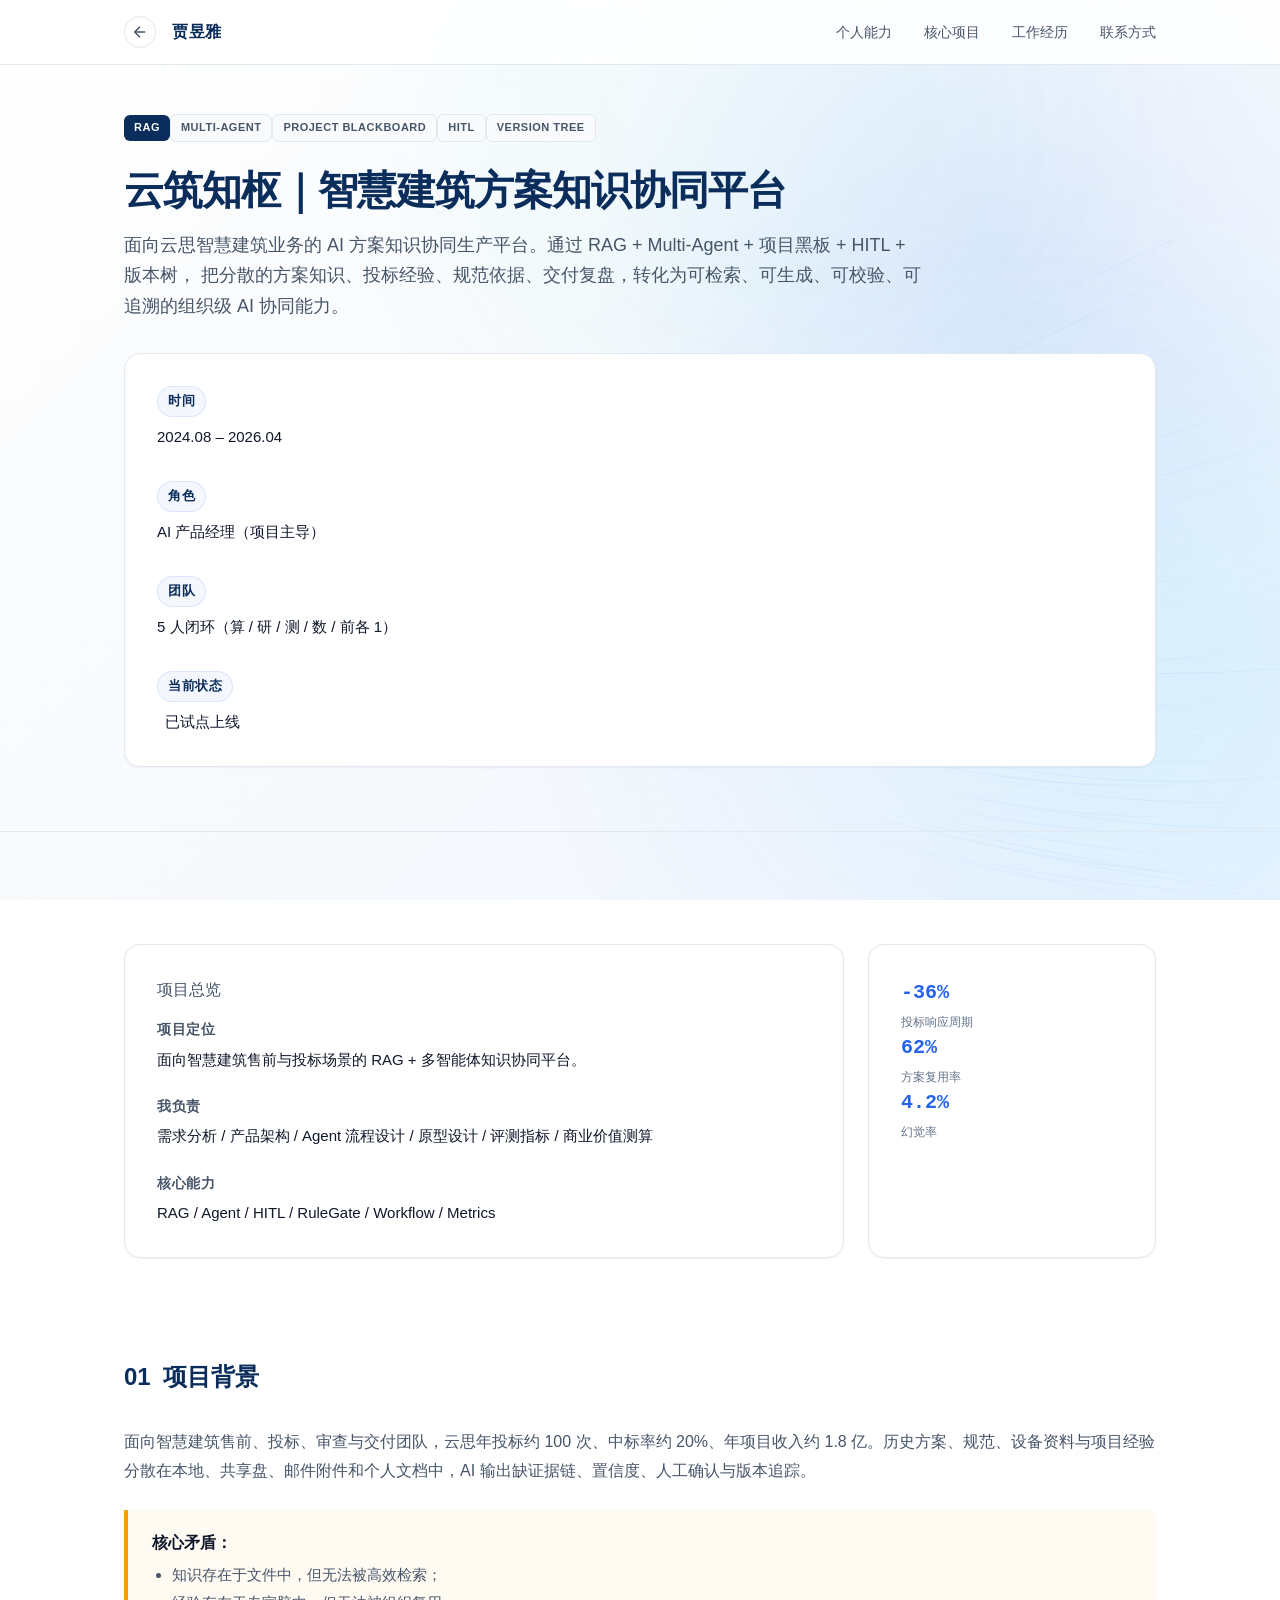
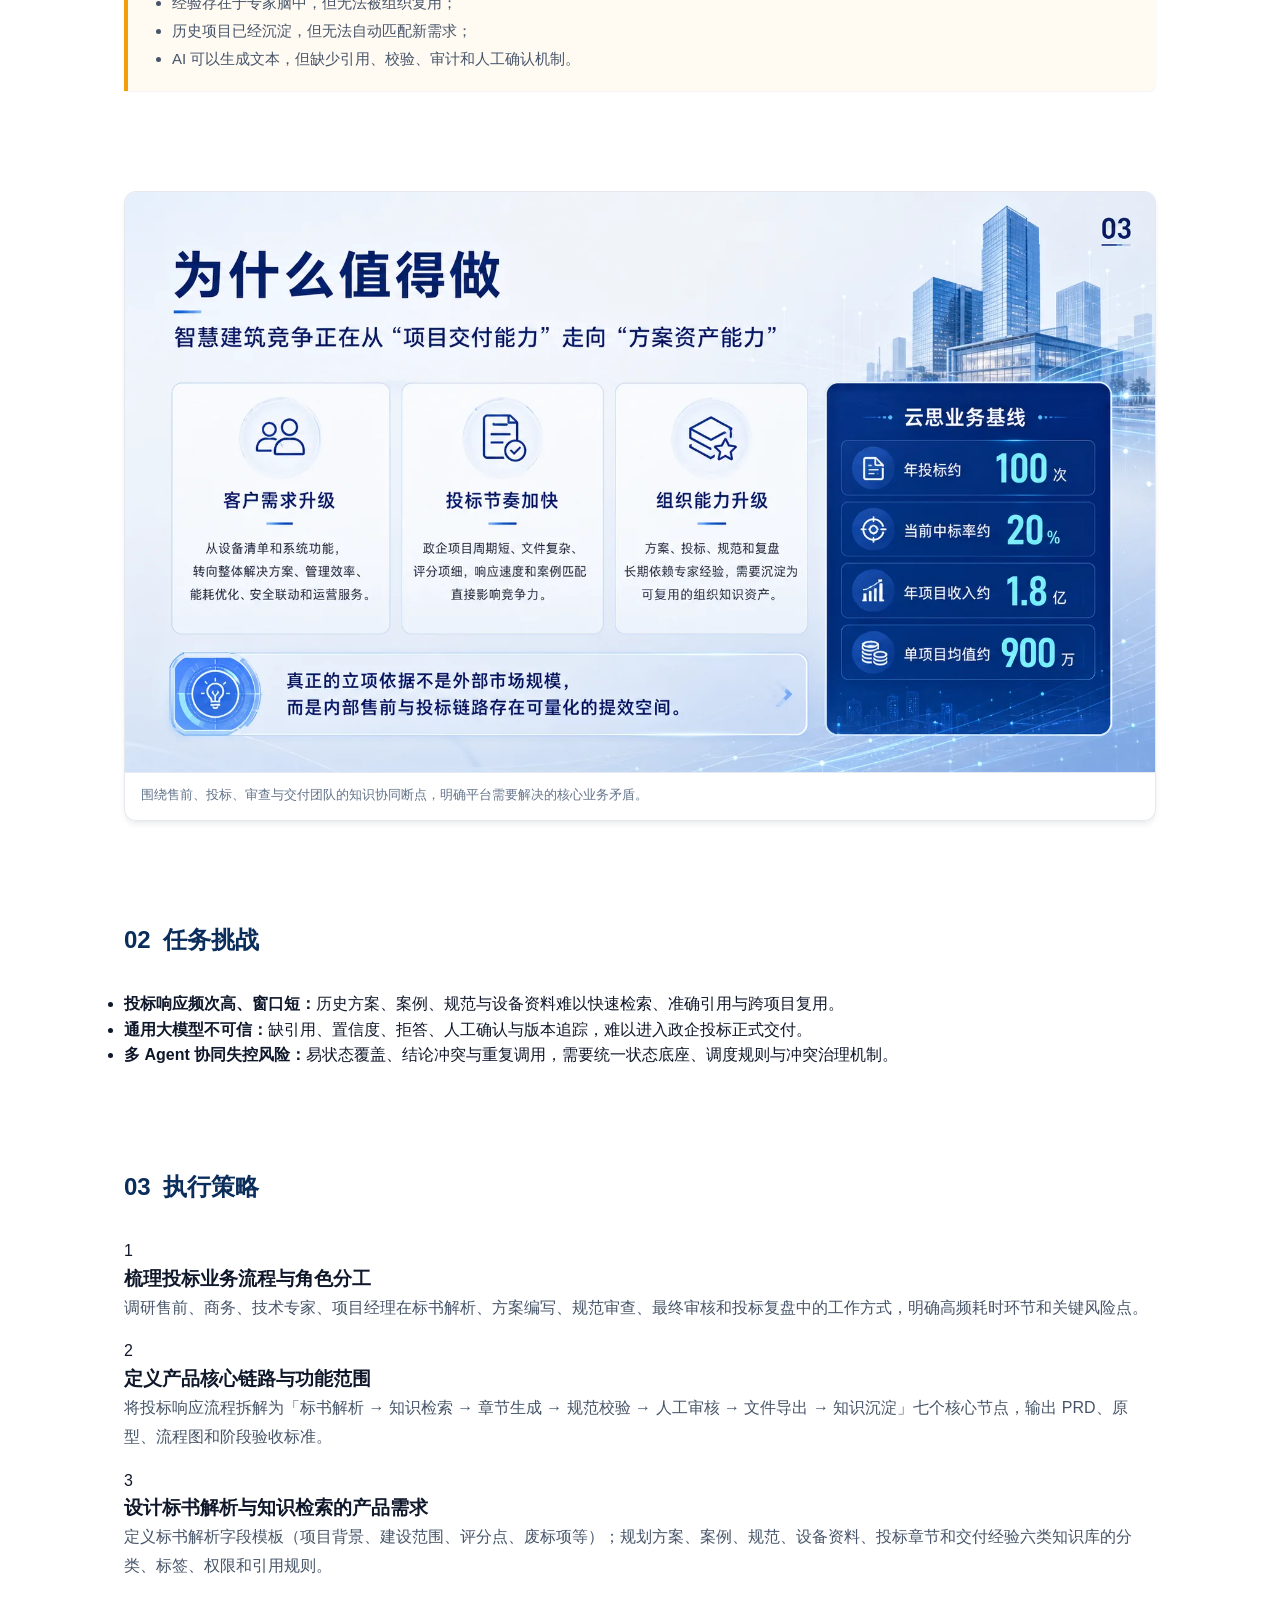
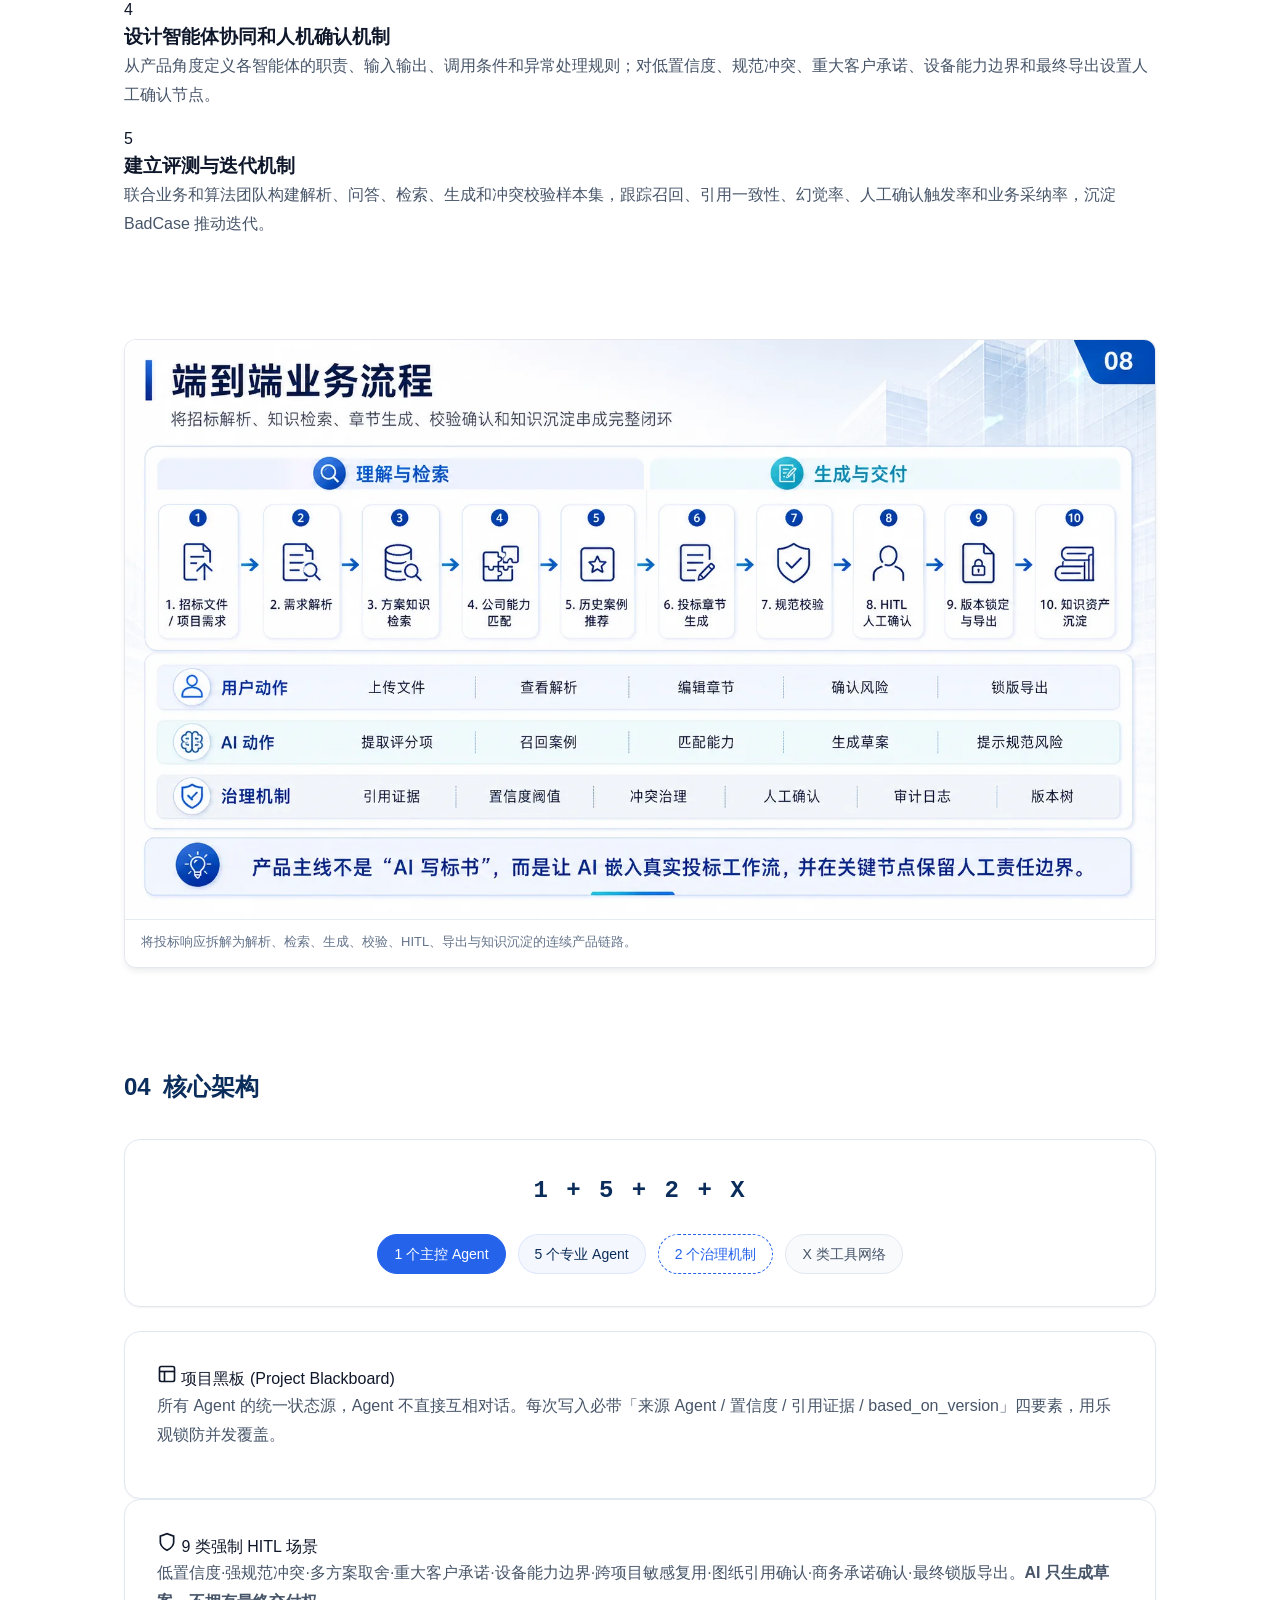
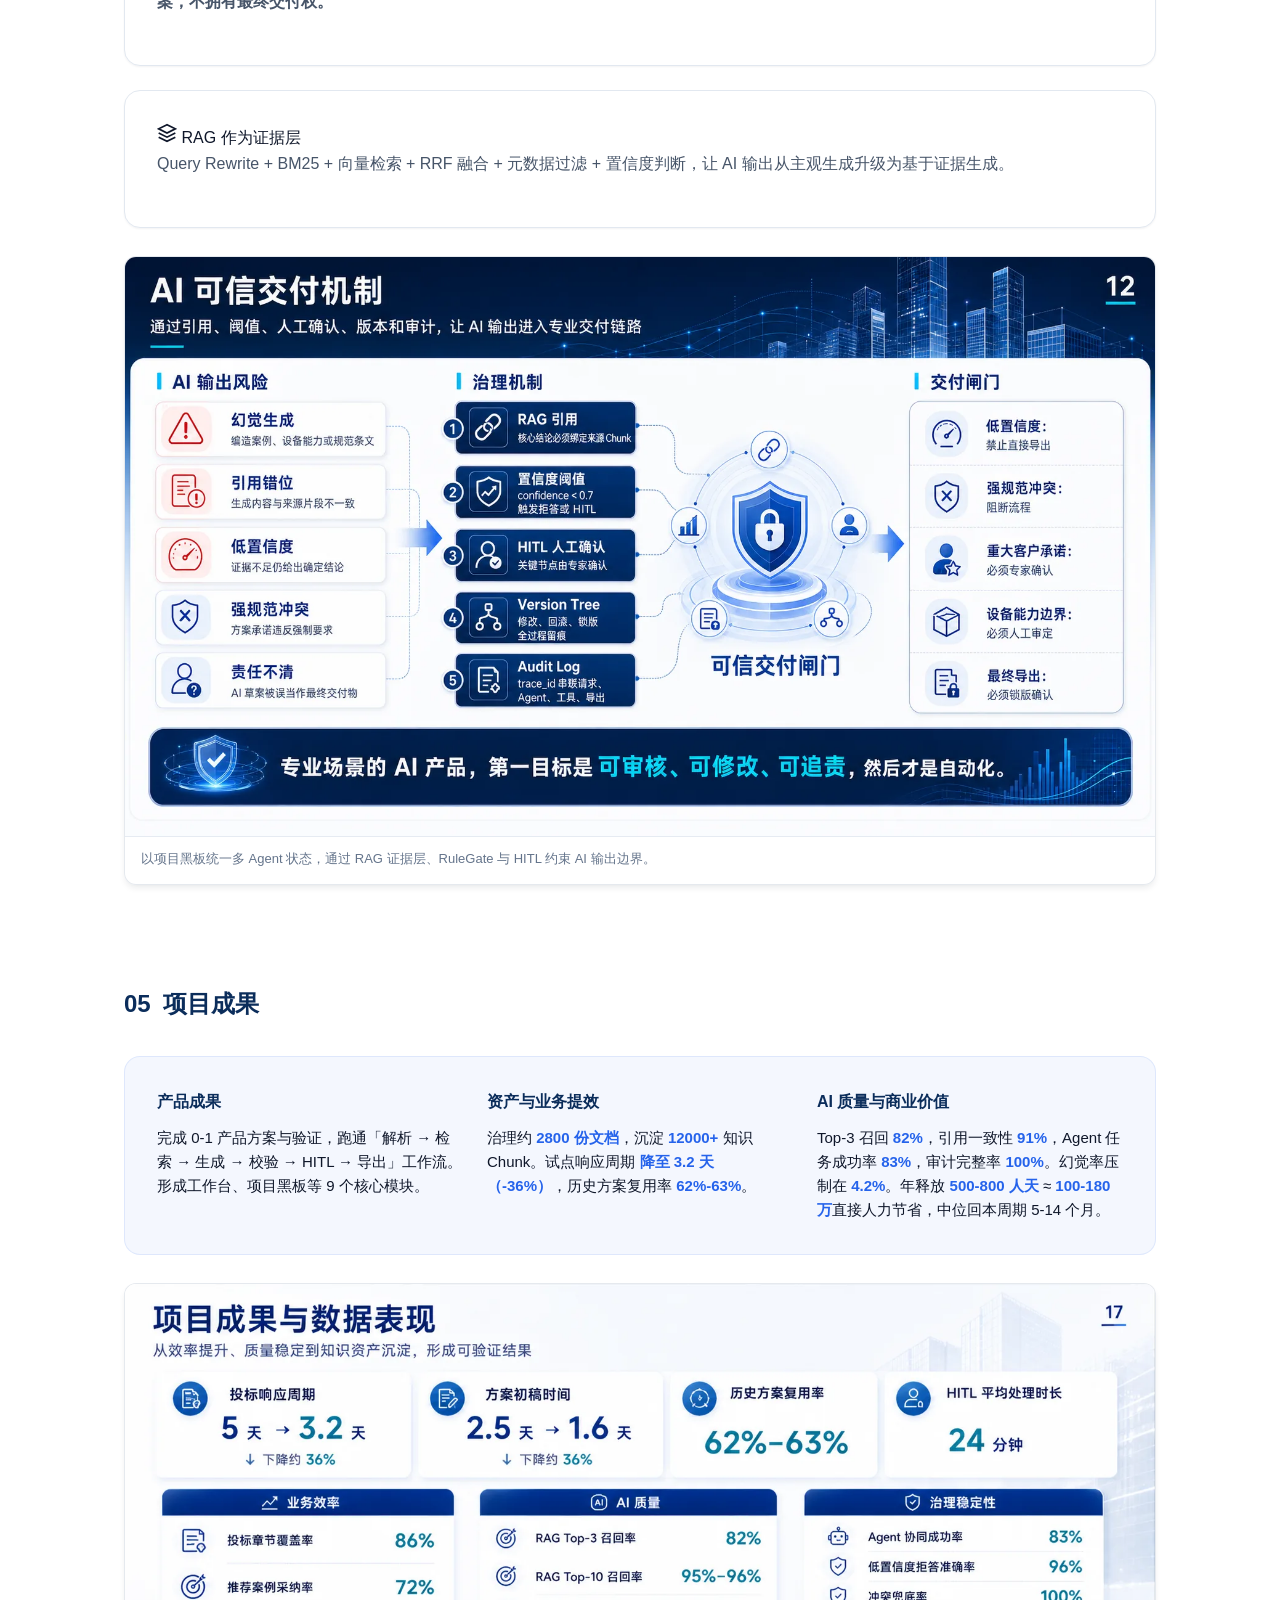
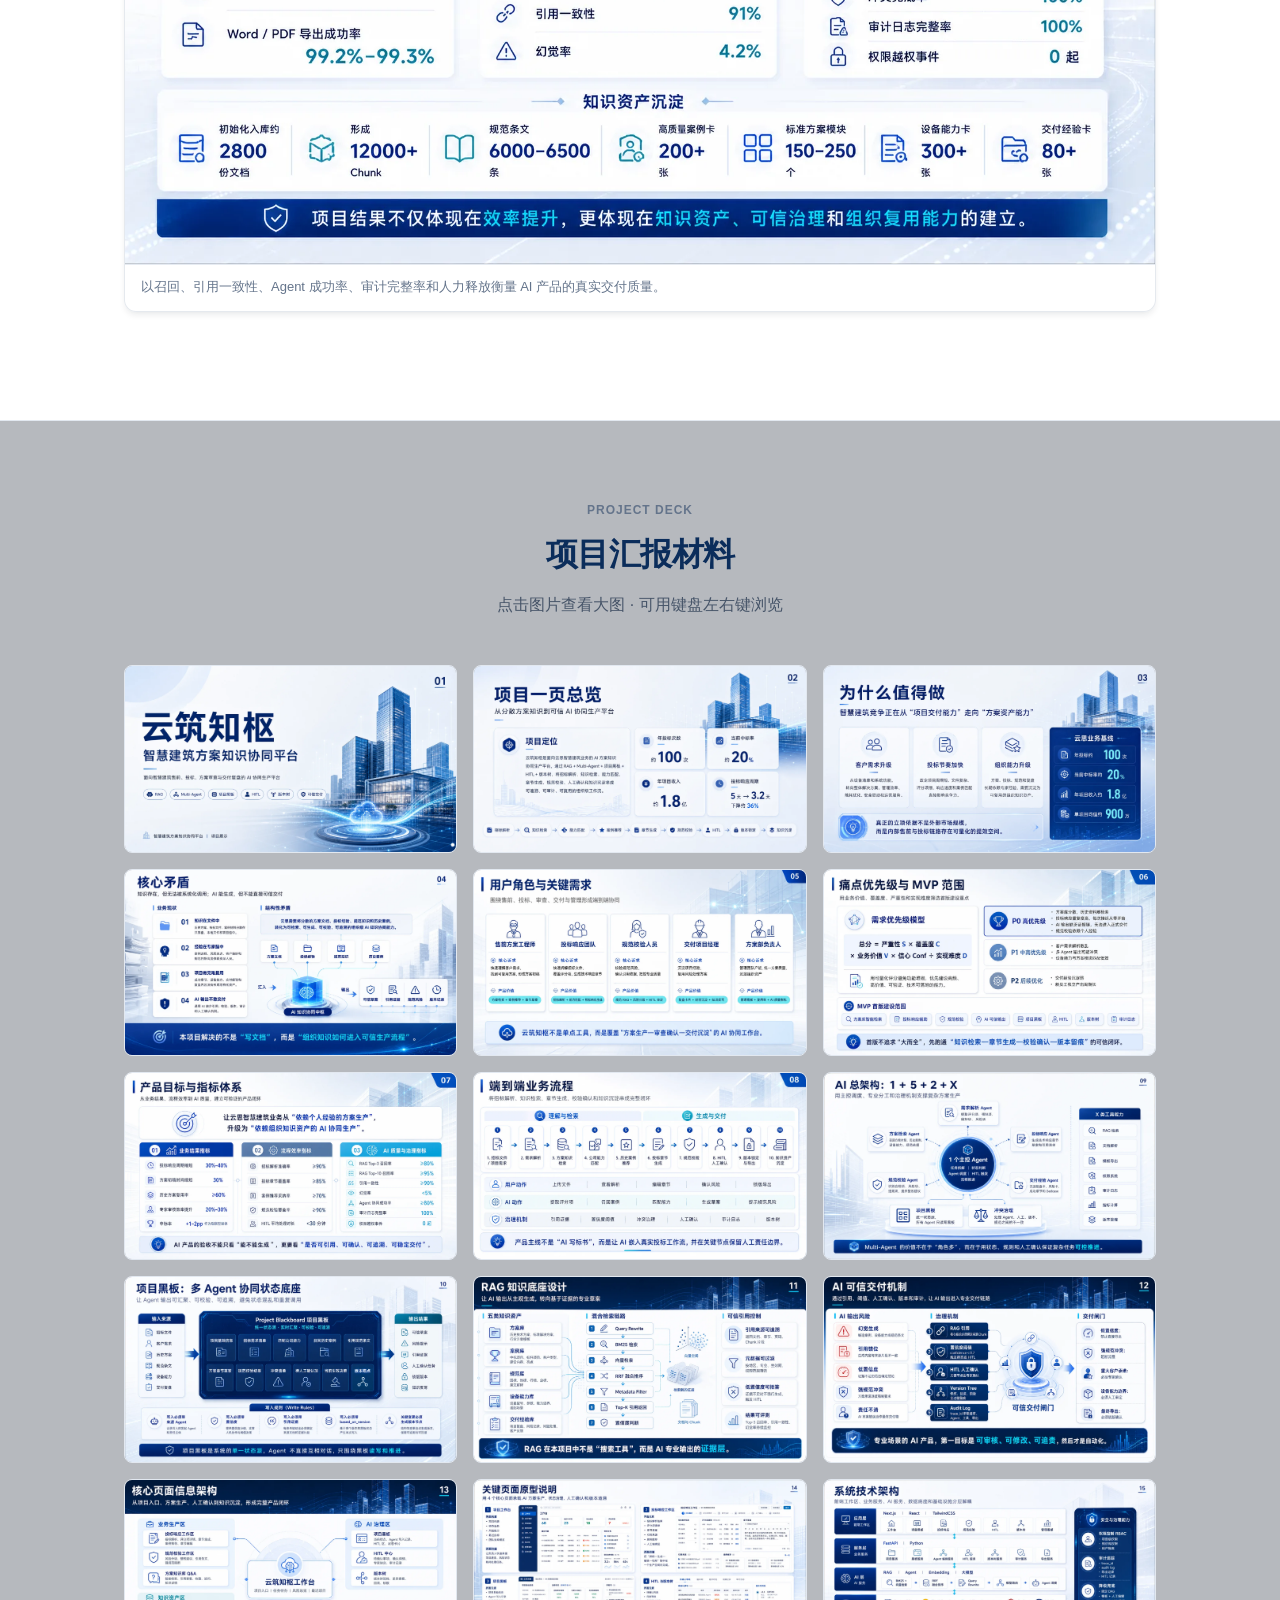
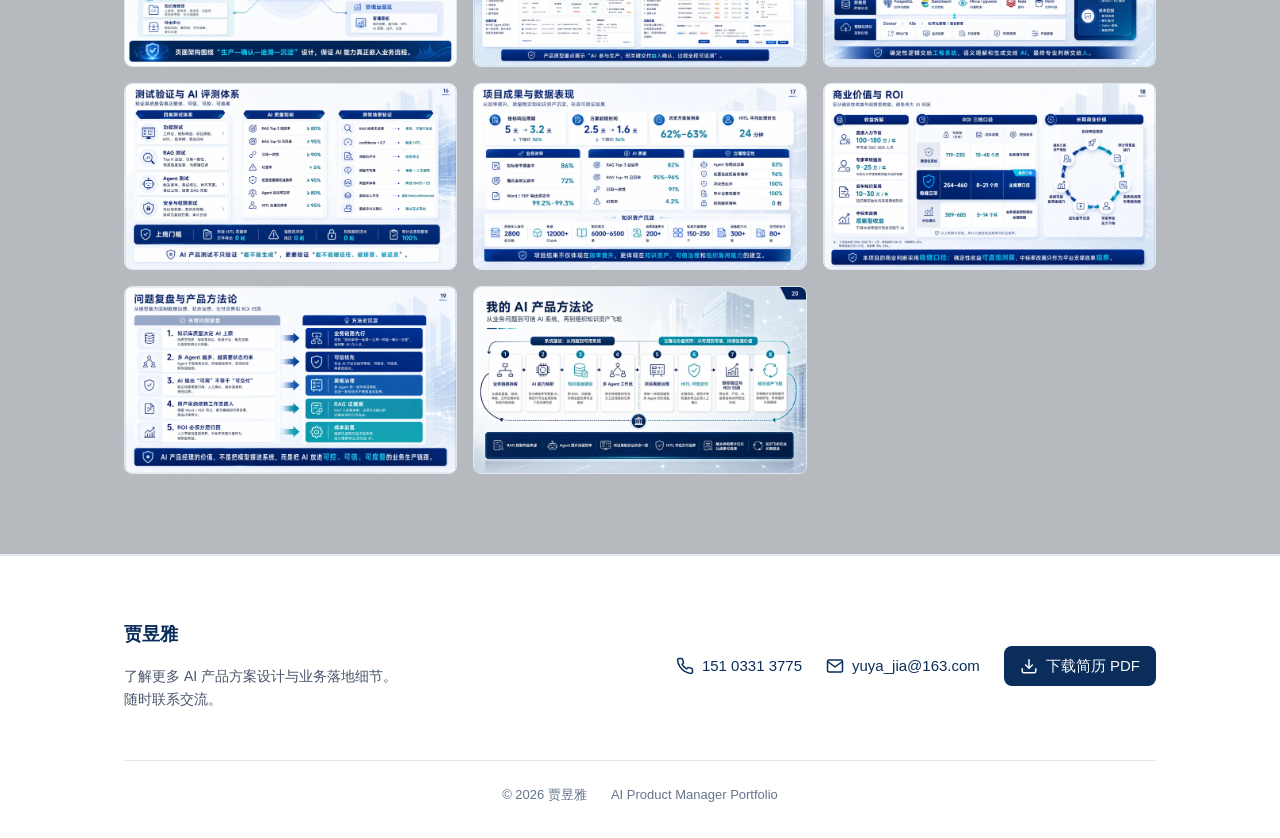
==== commit bde01ef8: "sync v2.1: HITL 9 类 + 综合 ROI + 工作时间 + 最新简历 - index.html: 云思工作时间 2026.04 → 2026.05 - xm1.html: 7 类强制 " ====
--- a/xm1.html
+++ b/xm1.html
@@ -456,10 +456,10 @@
                 >
                   <path d="M12 22s8-4 8-10V5l-8-3-8 3v7c0 6 8 10 8 10z" />
                 </svg>
-                7 类强制 HITL 场景
+                9 类强制 HITL 场景
               </div>
               <p>
-                低置信度·强规范冲突·多方案取舍·重大客户承诺·设备能力限制·版本锁定·最终导出。<strong
+                低置信度·强规范冲突·多方案取舍·重大客户承诺·设备能力边界·跨项目敏感复用·图纸引用确认·商务承诺确认·最终锁版导出。<strong
                   >AI 只生成草案，不拥有最终交付权。</strong
                 >
               </p>
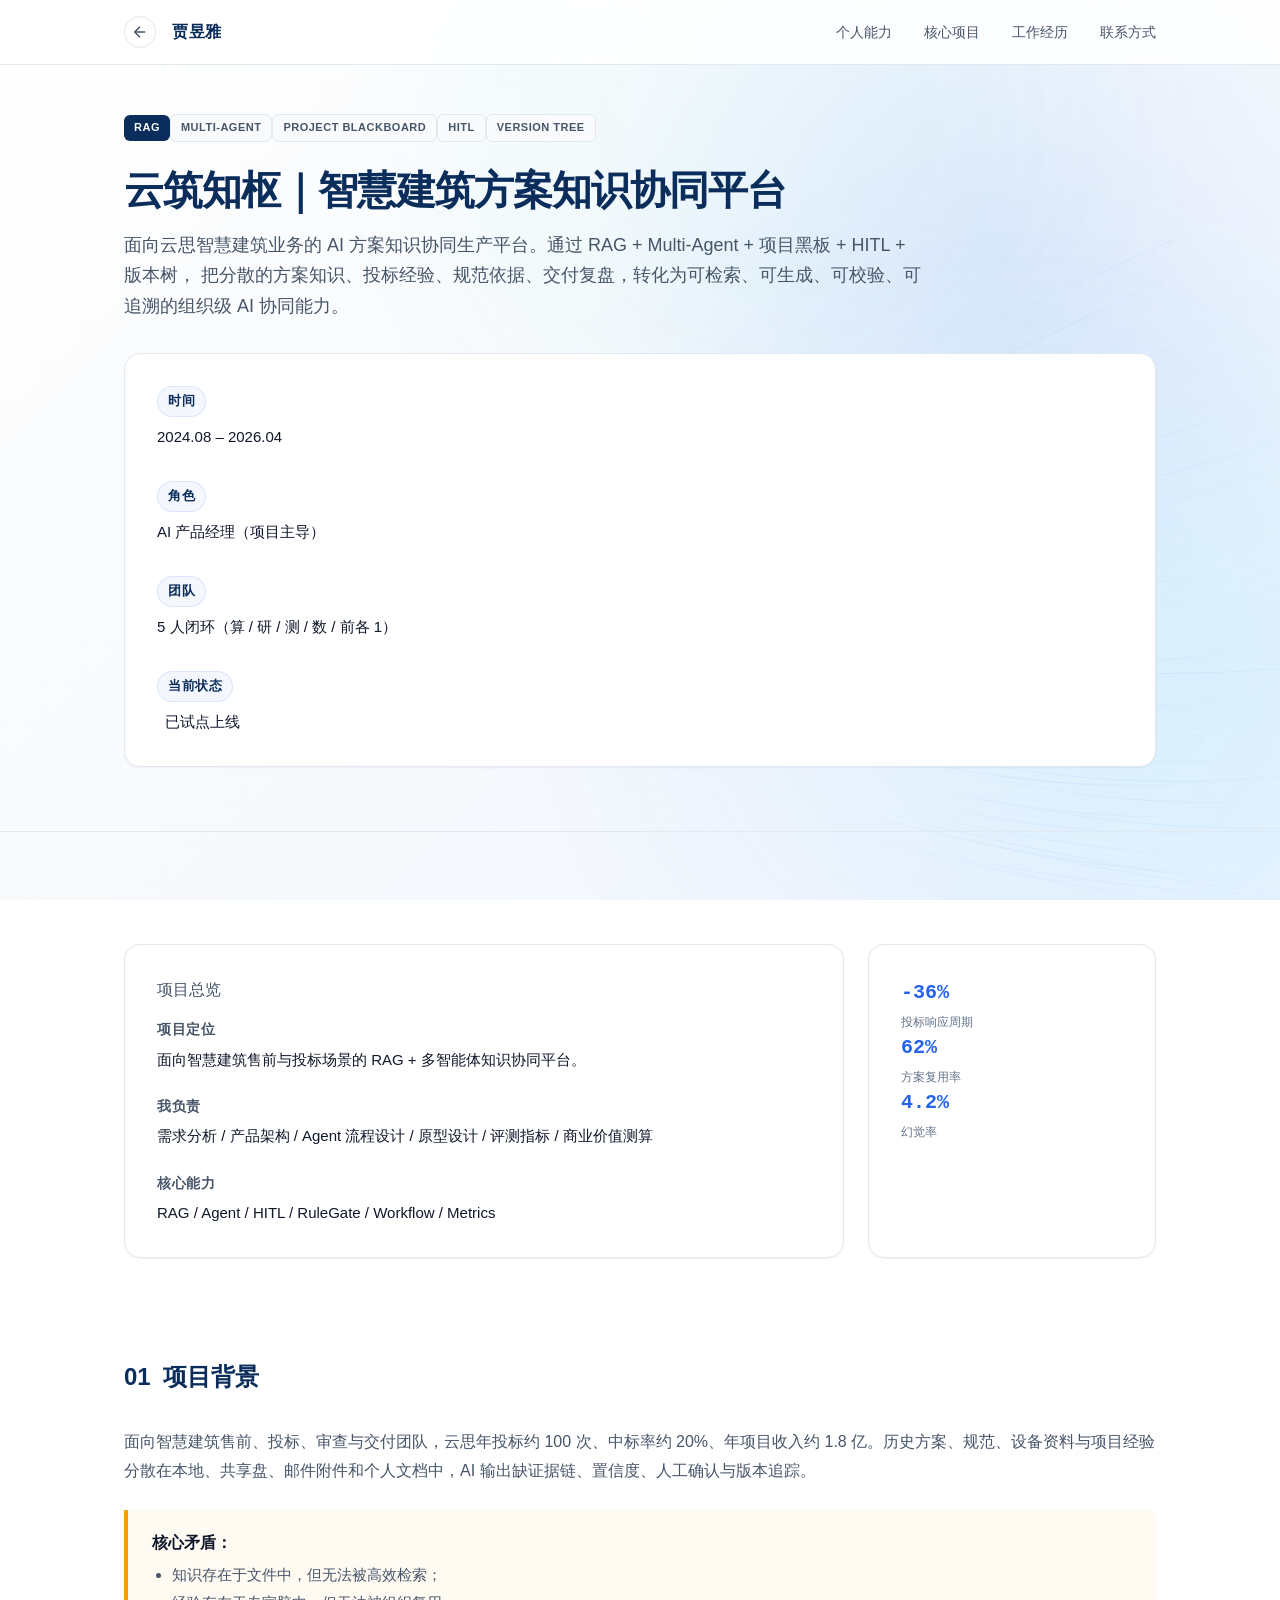
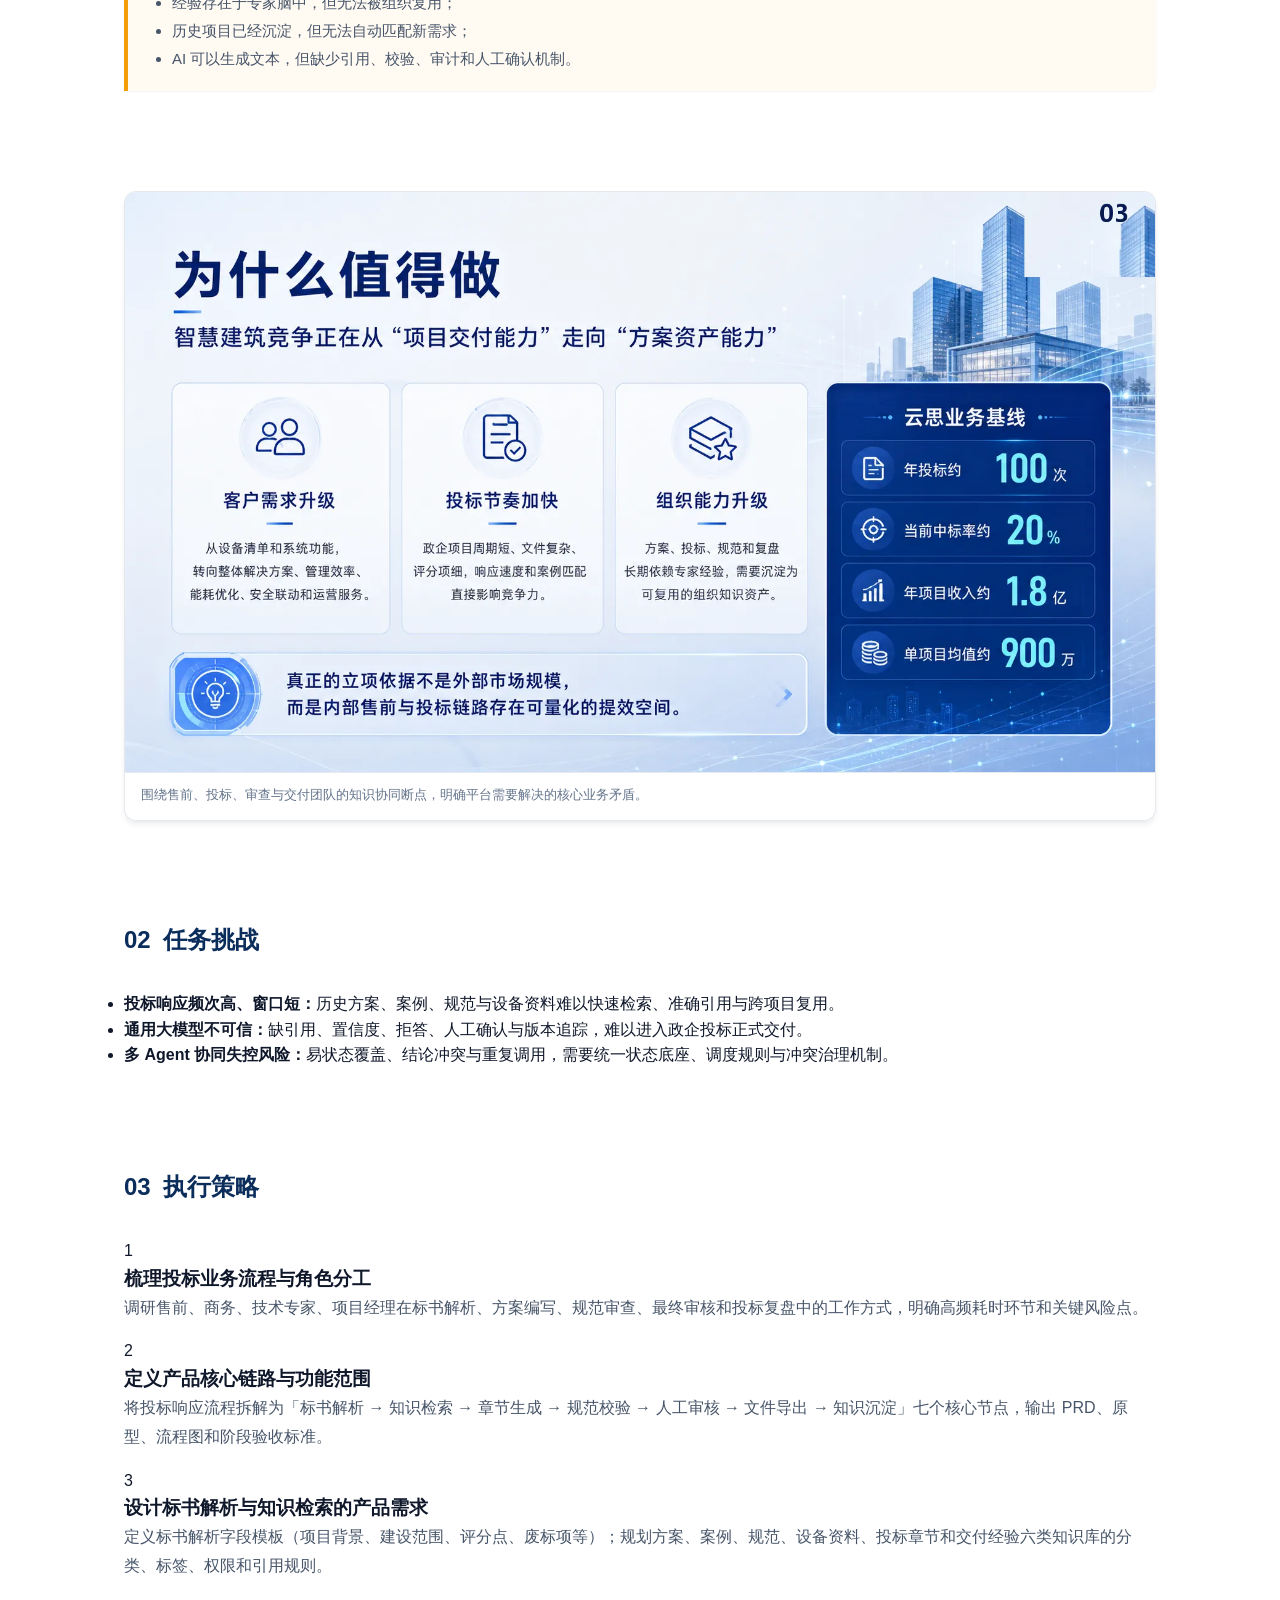
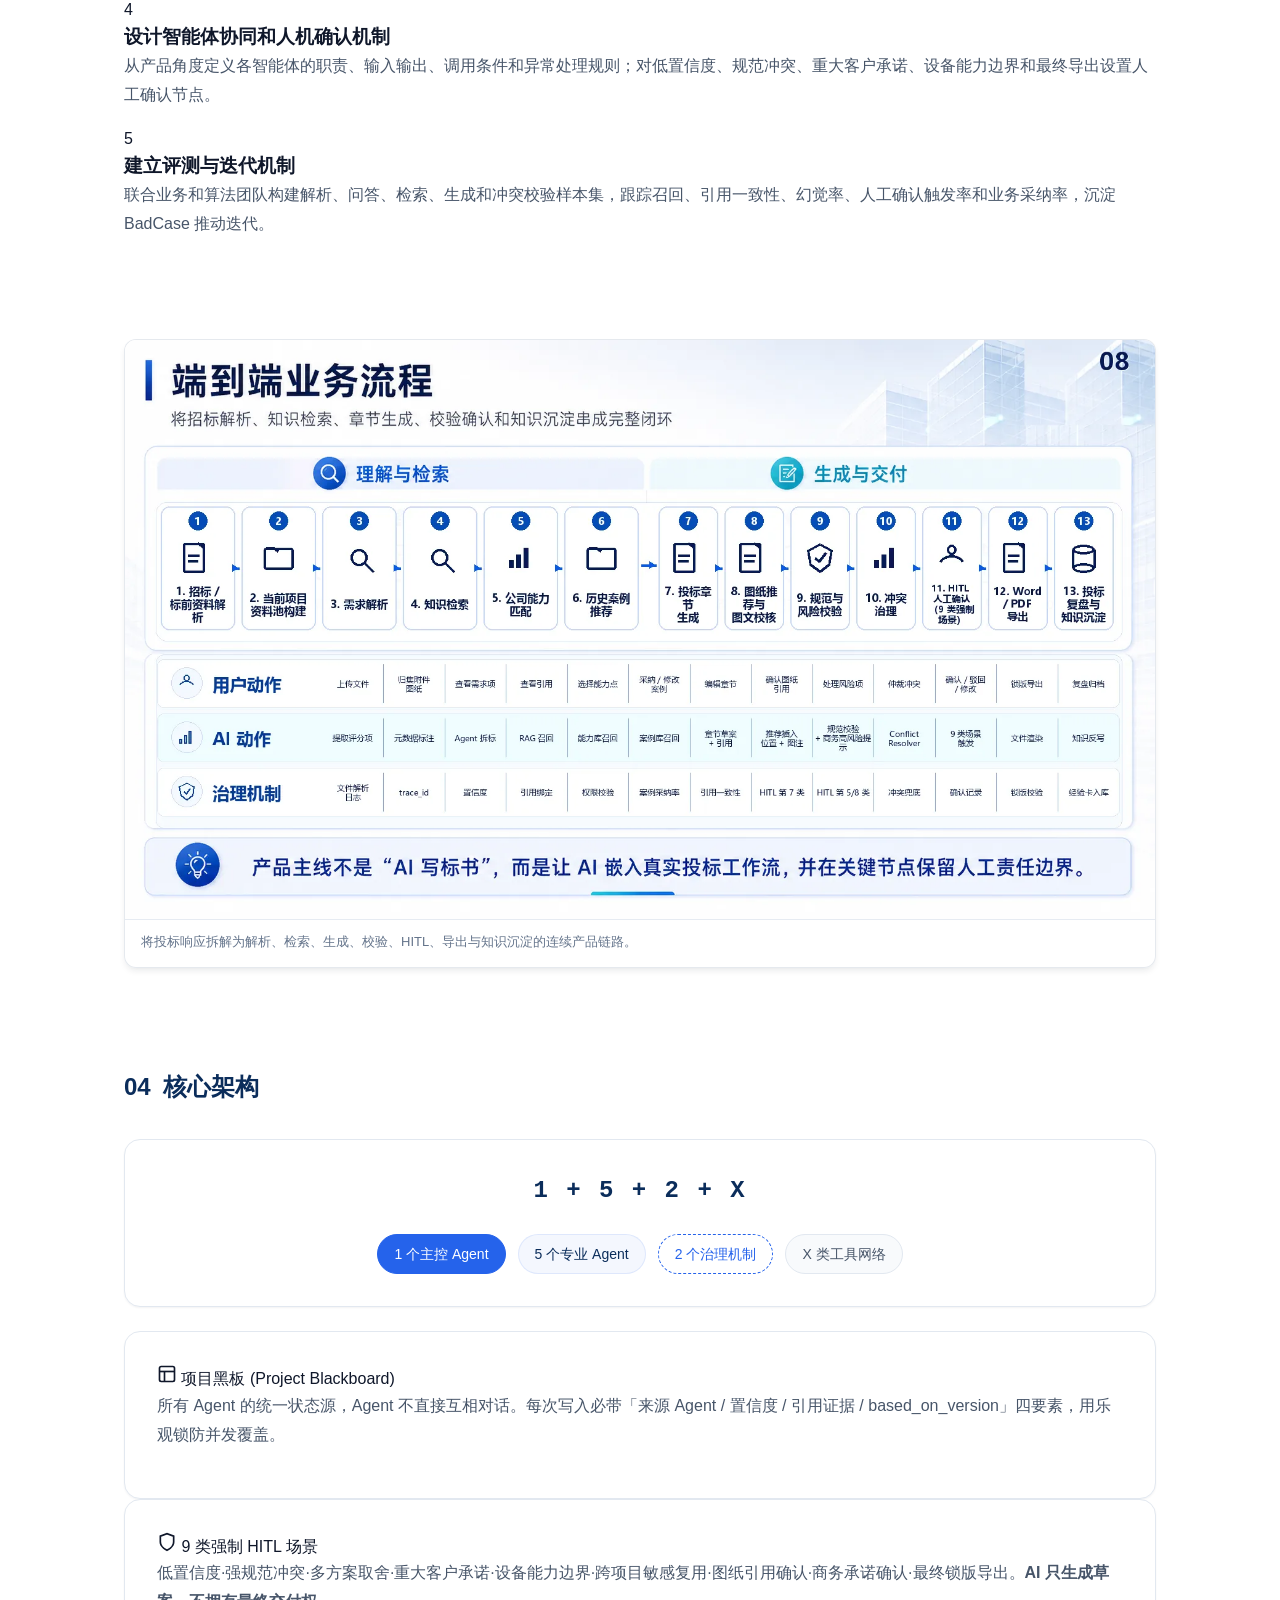
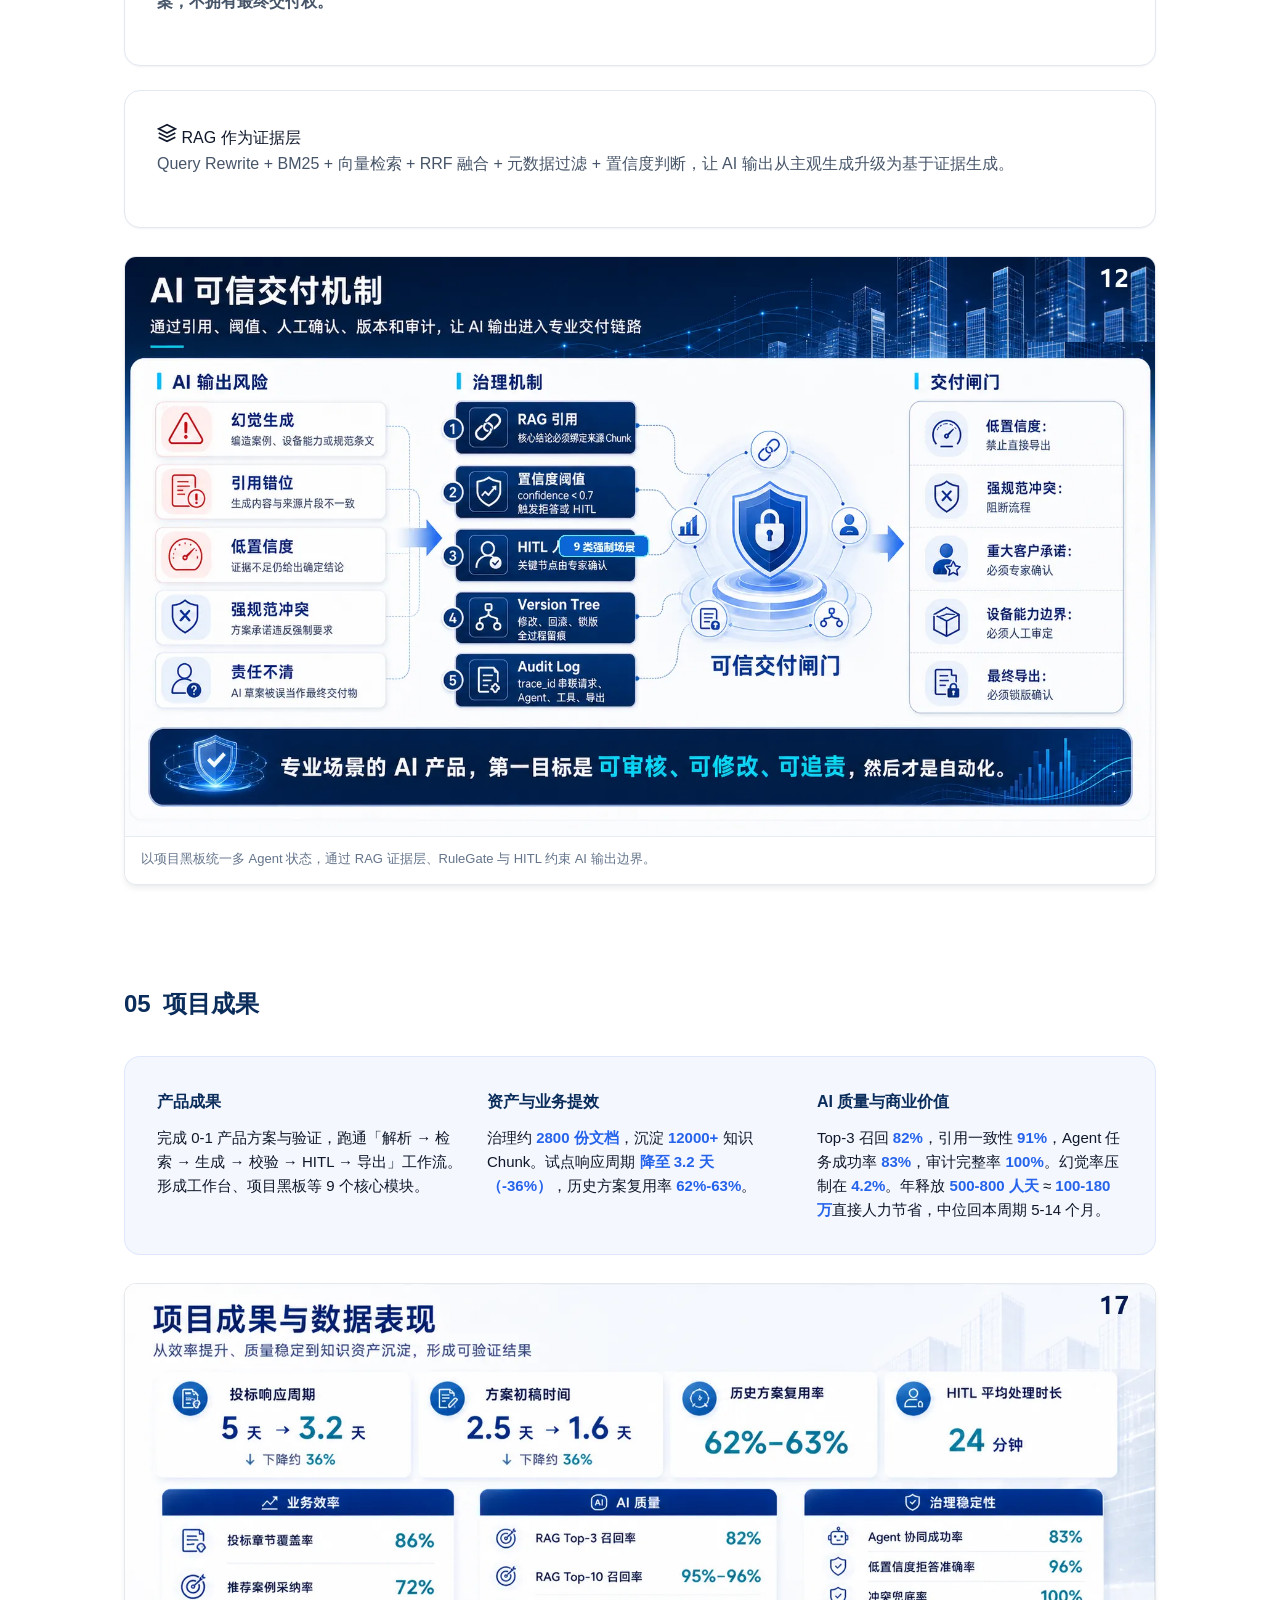
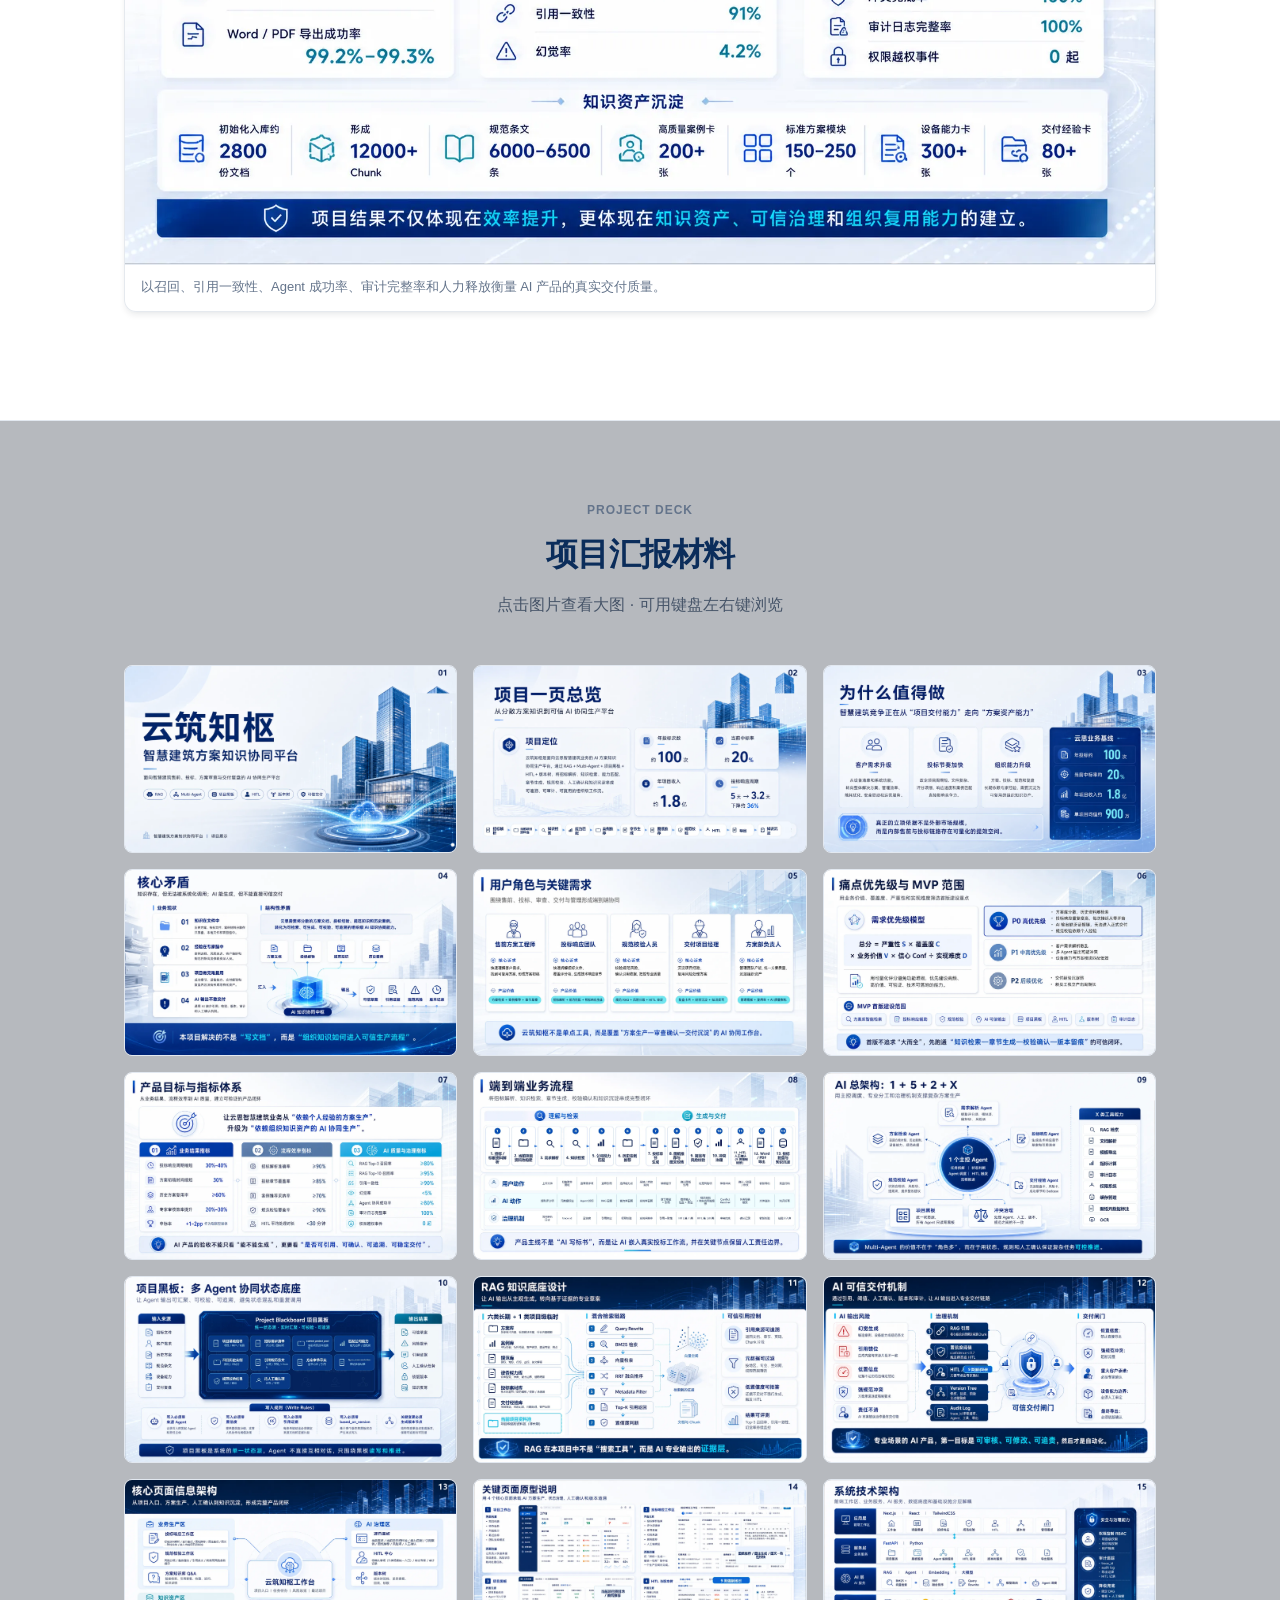
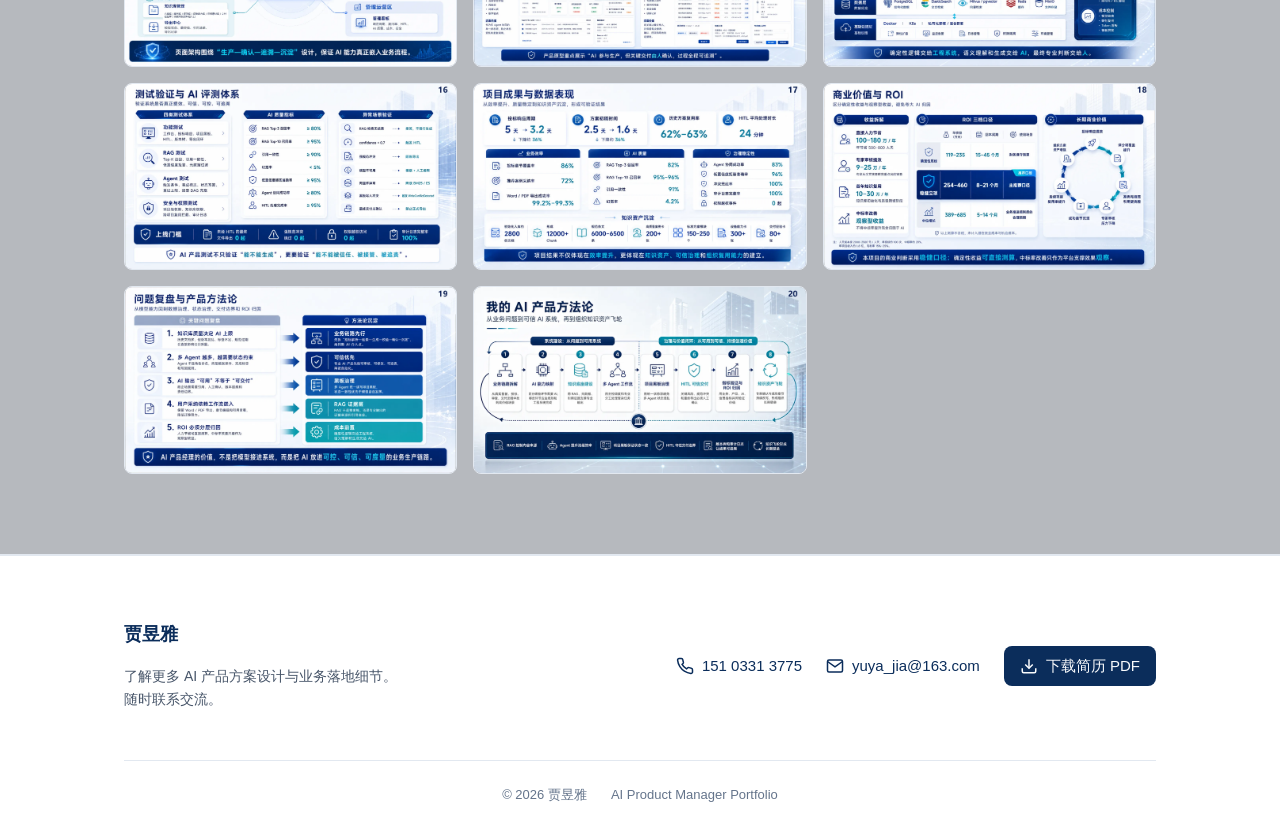
==== commit d7bcee66: "fix: 简历 PDF 下载文件名改为「贾昱雅(硕士)-AI产品.pdf」 index.html / xm1.html / xm2.html 三处下载按钮的 download 属性： - 全角括号（）" ====
--- a/xm1.html
+++ b/xm1.html
@@ -826,7 +826,7 @@
               </svg>
               yuya_jia@163.com
             </a>
-            <a href="assets/resume.pdf" class="contact-btn primary" download="贾昱雅（硕士）-AI产品经理.pdf">
+            <a href="assets/resume.pdf" class="contact-btn primary" download="贾昱雅(硕士)-AI产品.pdf">
               <svg width="18" height="18" viewBox="0 0 24 24" fill="none" stroke="currentColor" stroke-width="2">
                 <path d="M21 15v4a2 2 0 0 1-2 2H5a2 2 0 0 1-2-2v-4" />
                 <polyline points="7 10 12 15 17 10" />
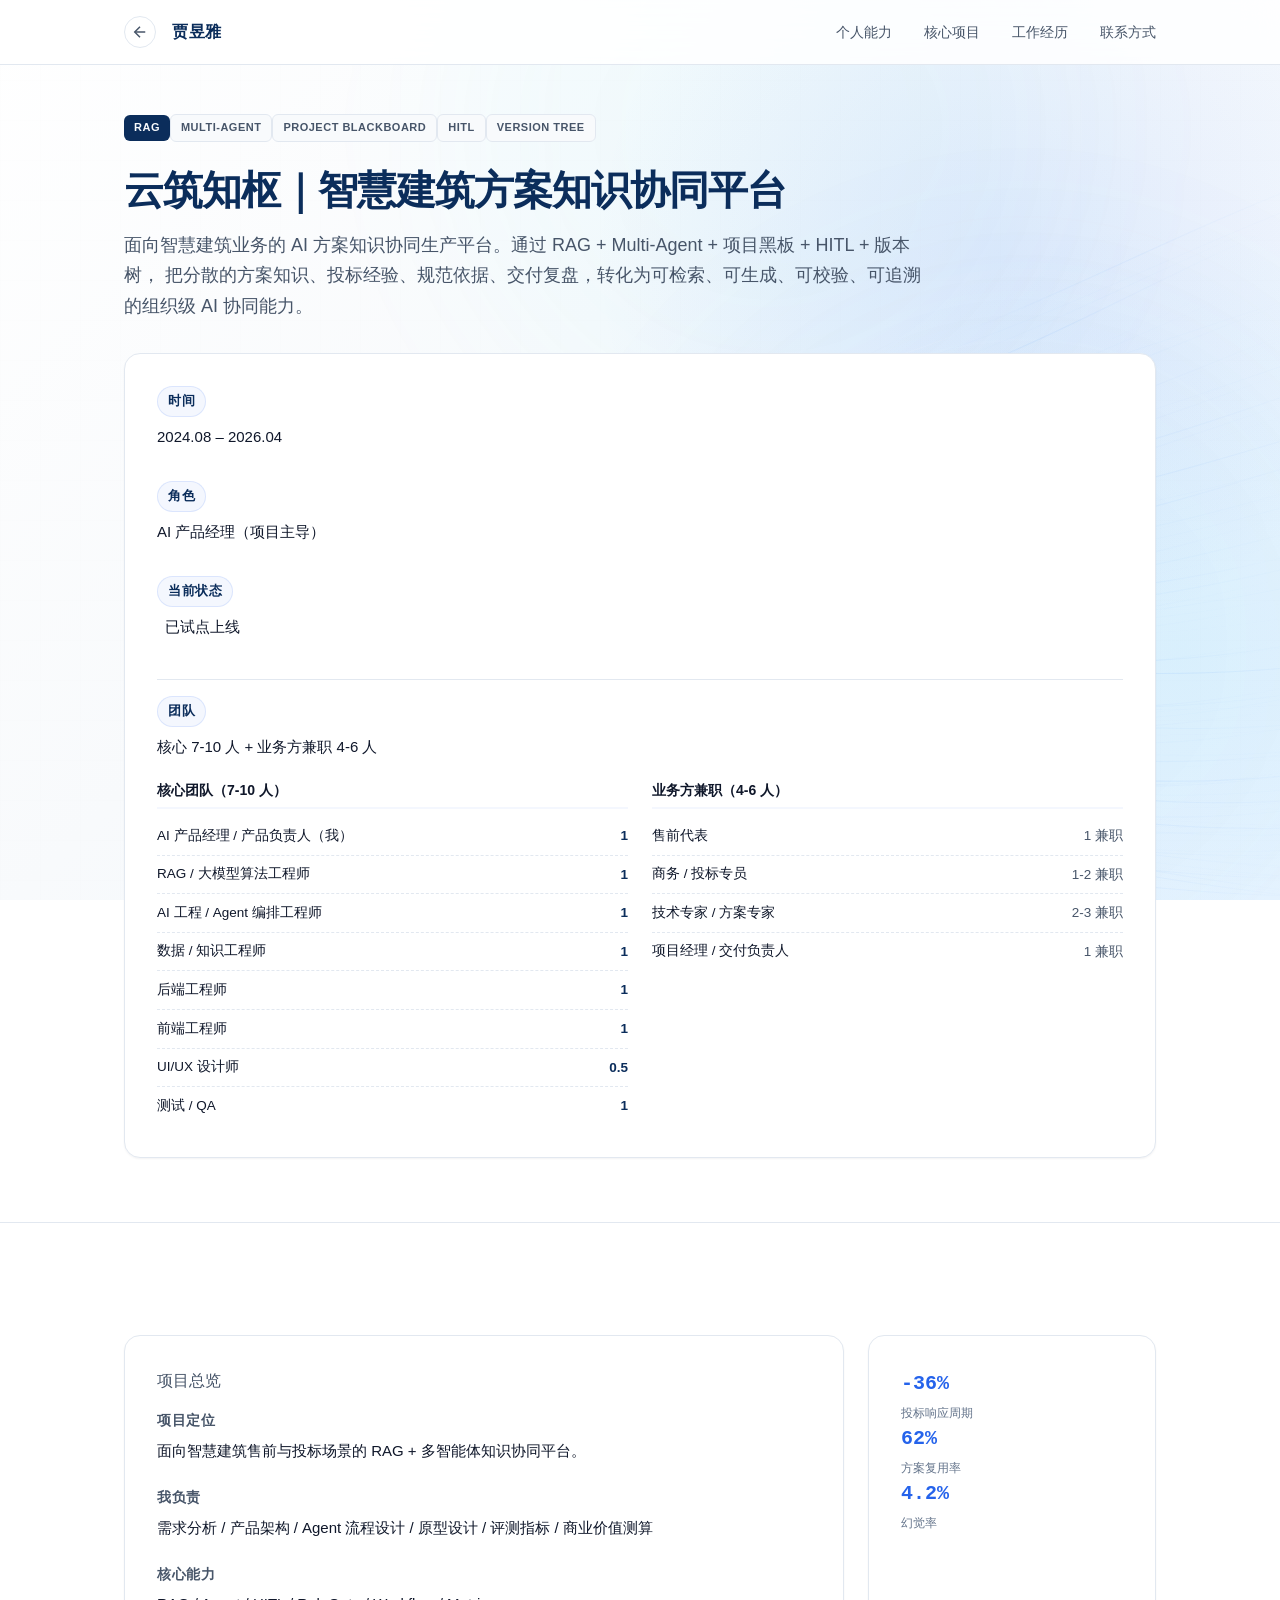
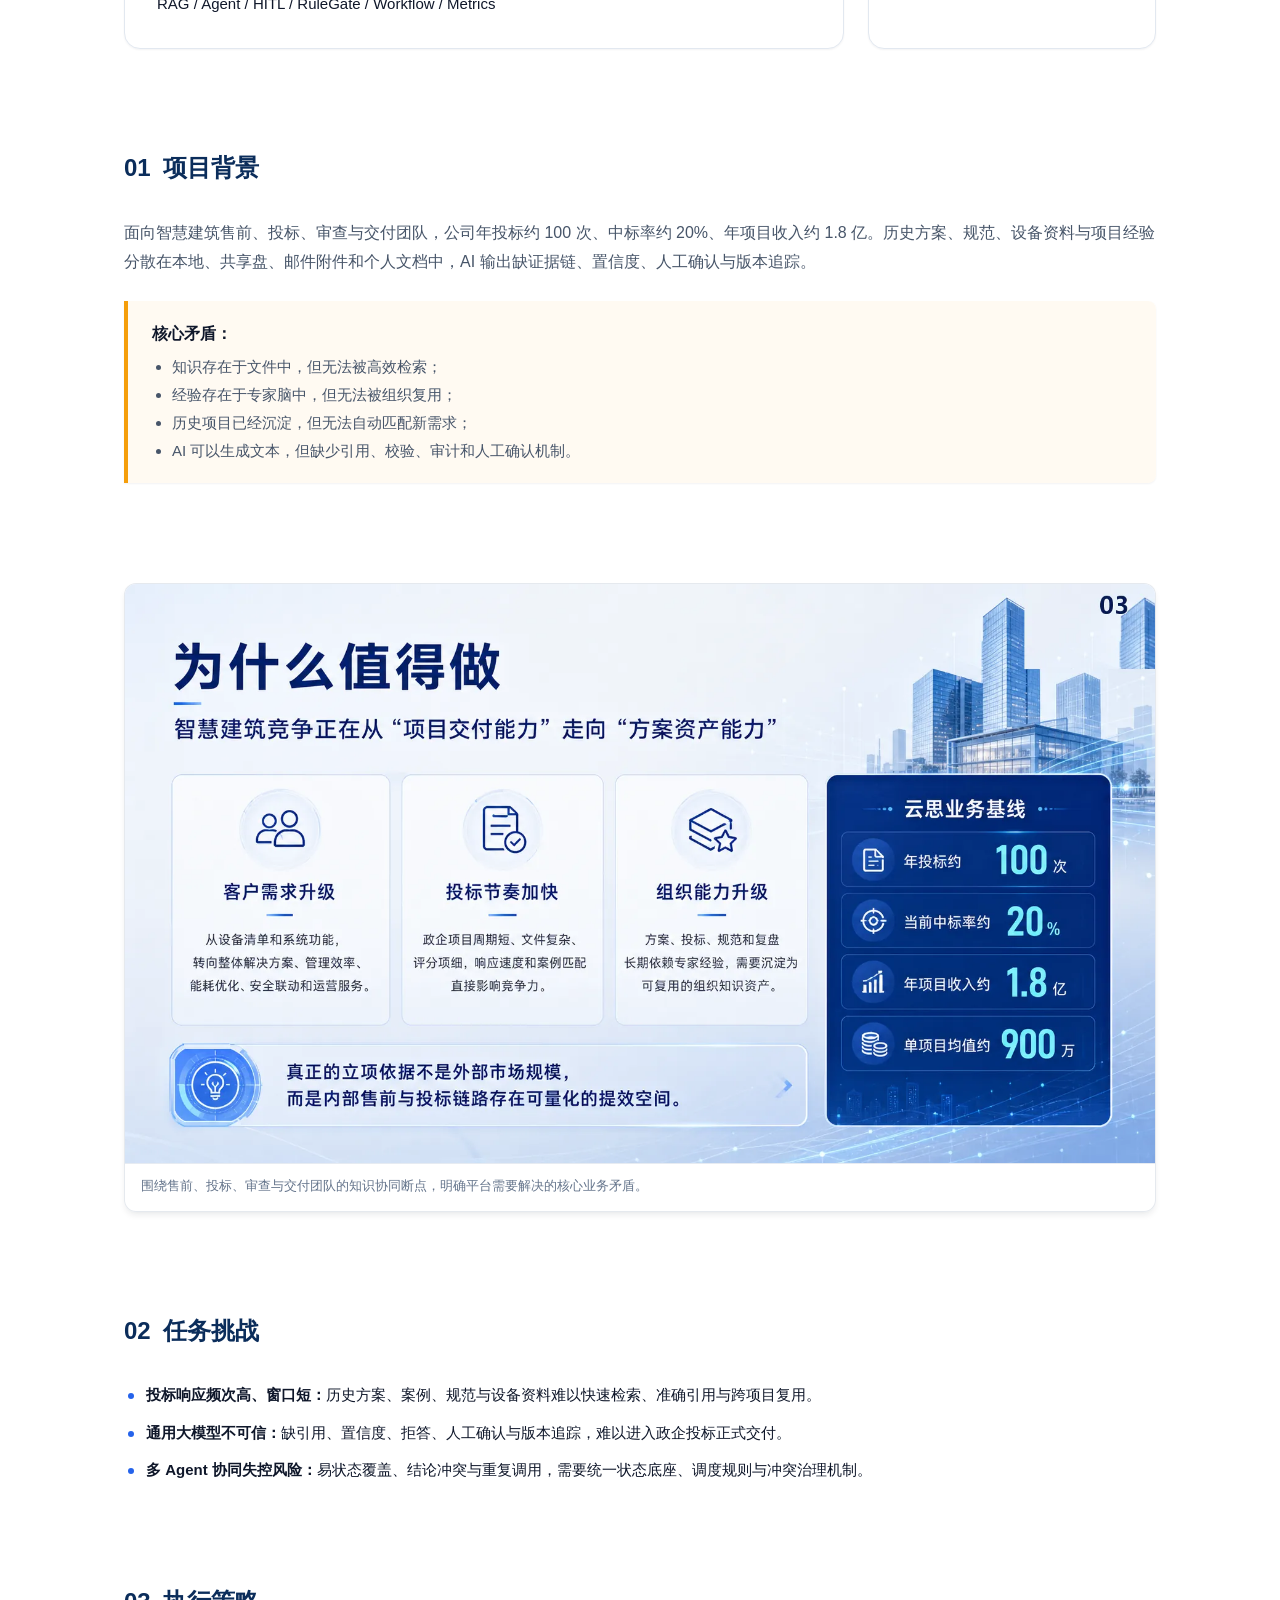
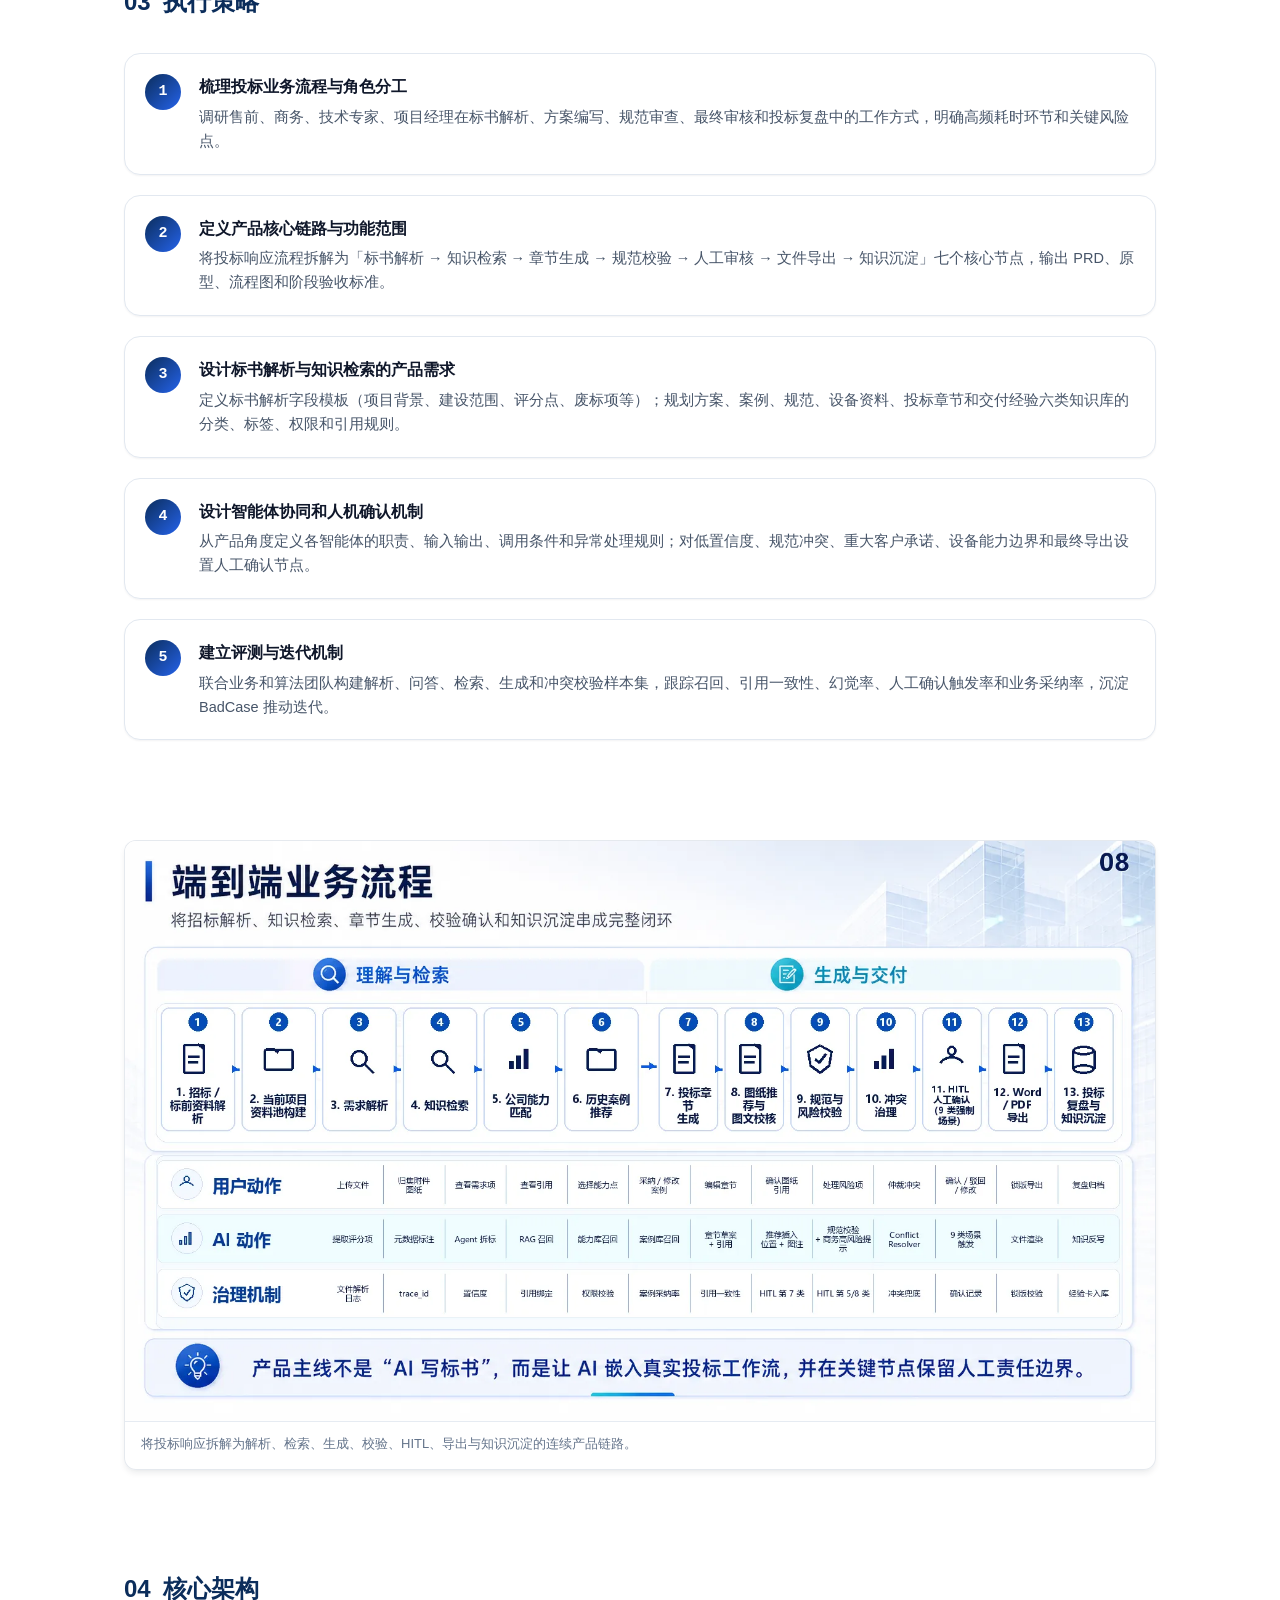
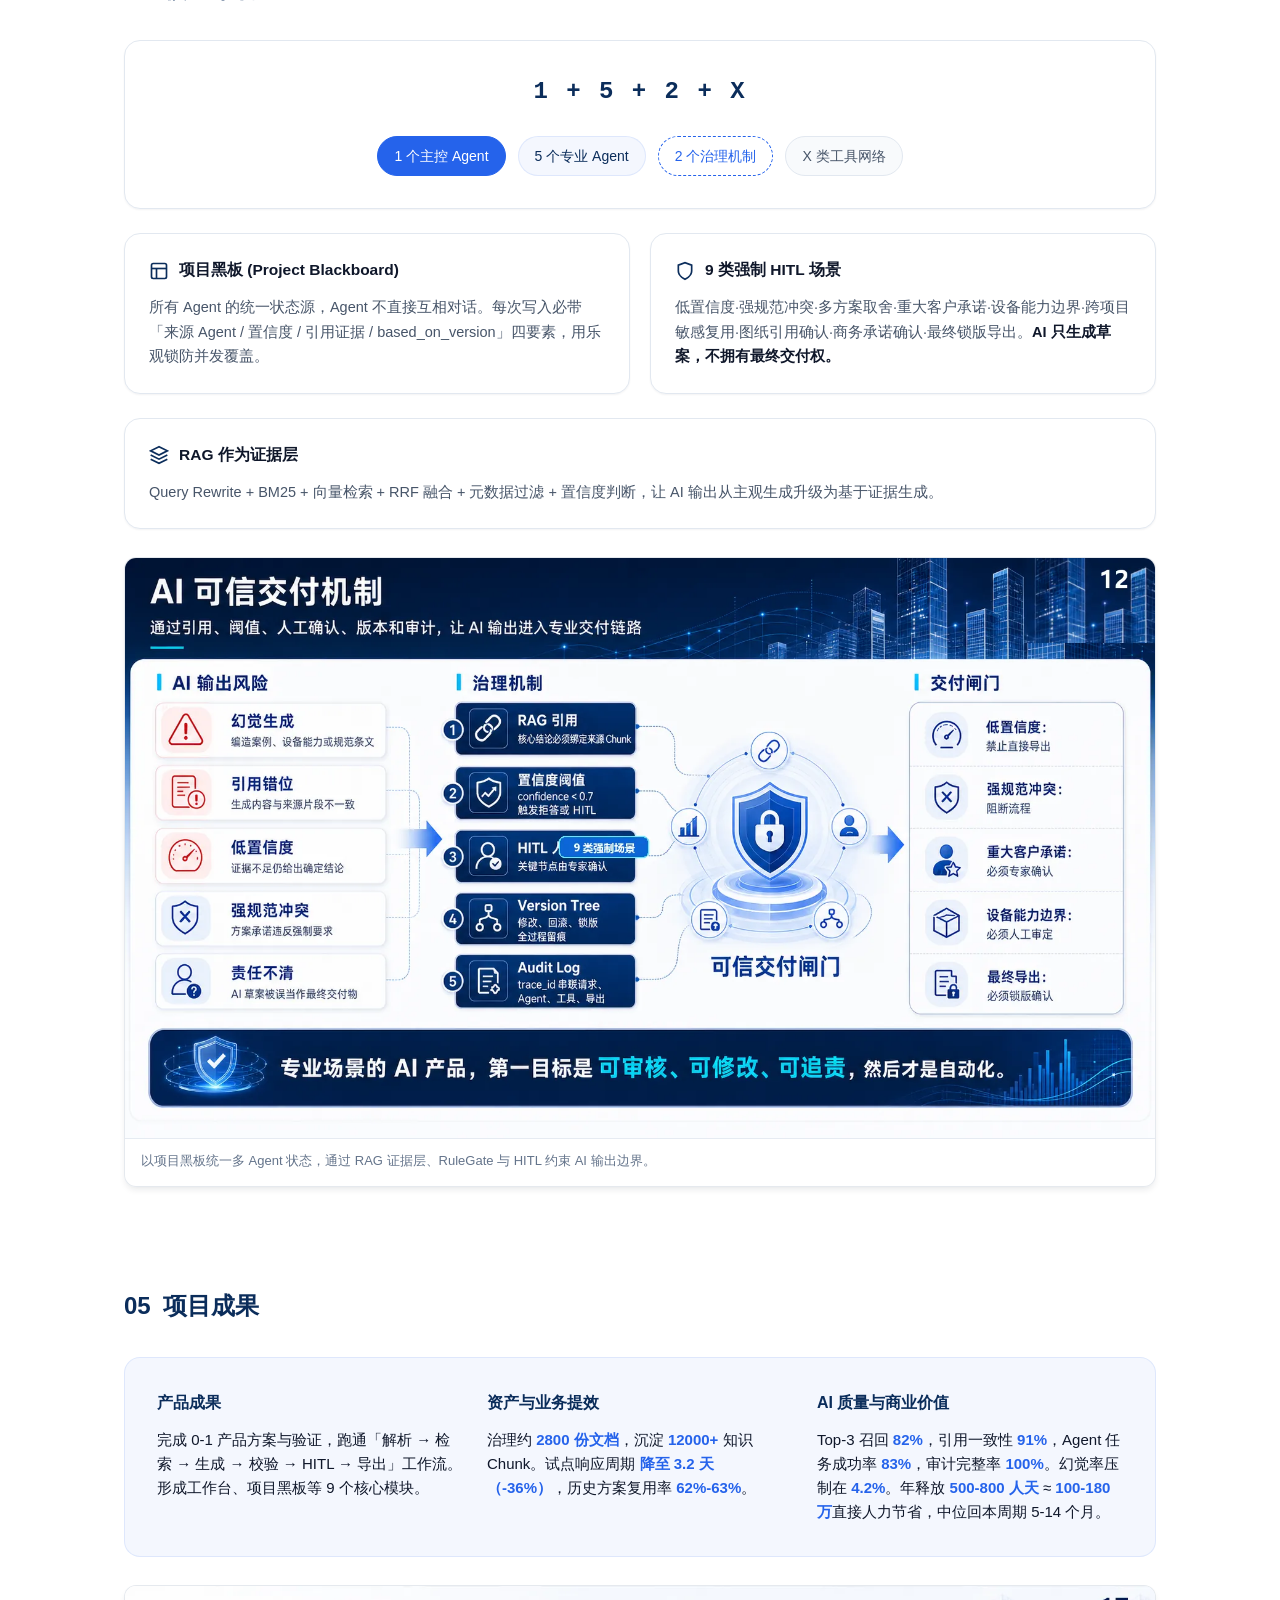
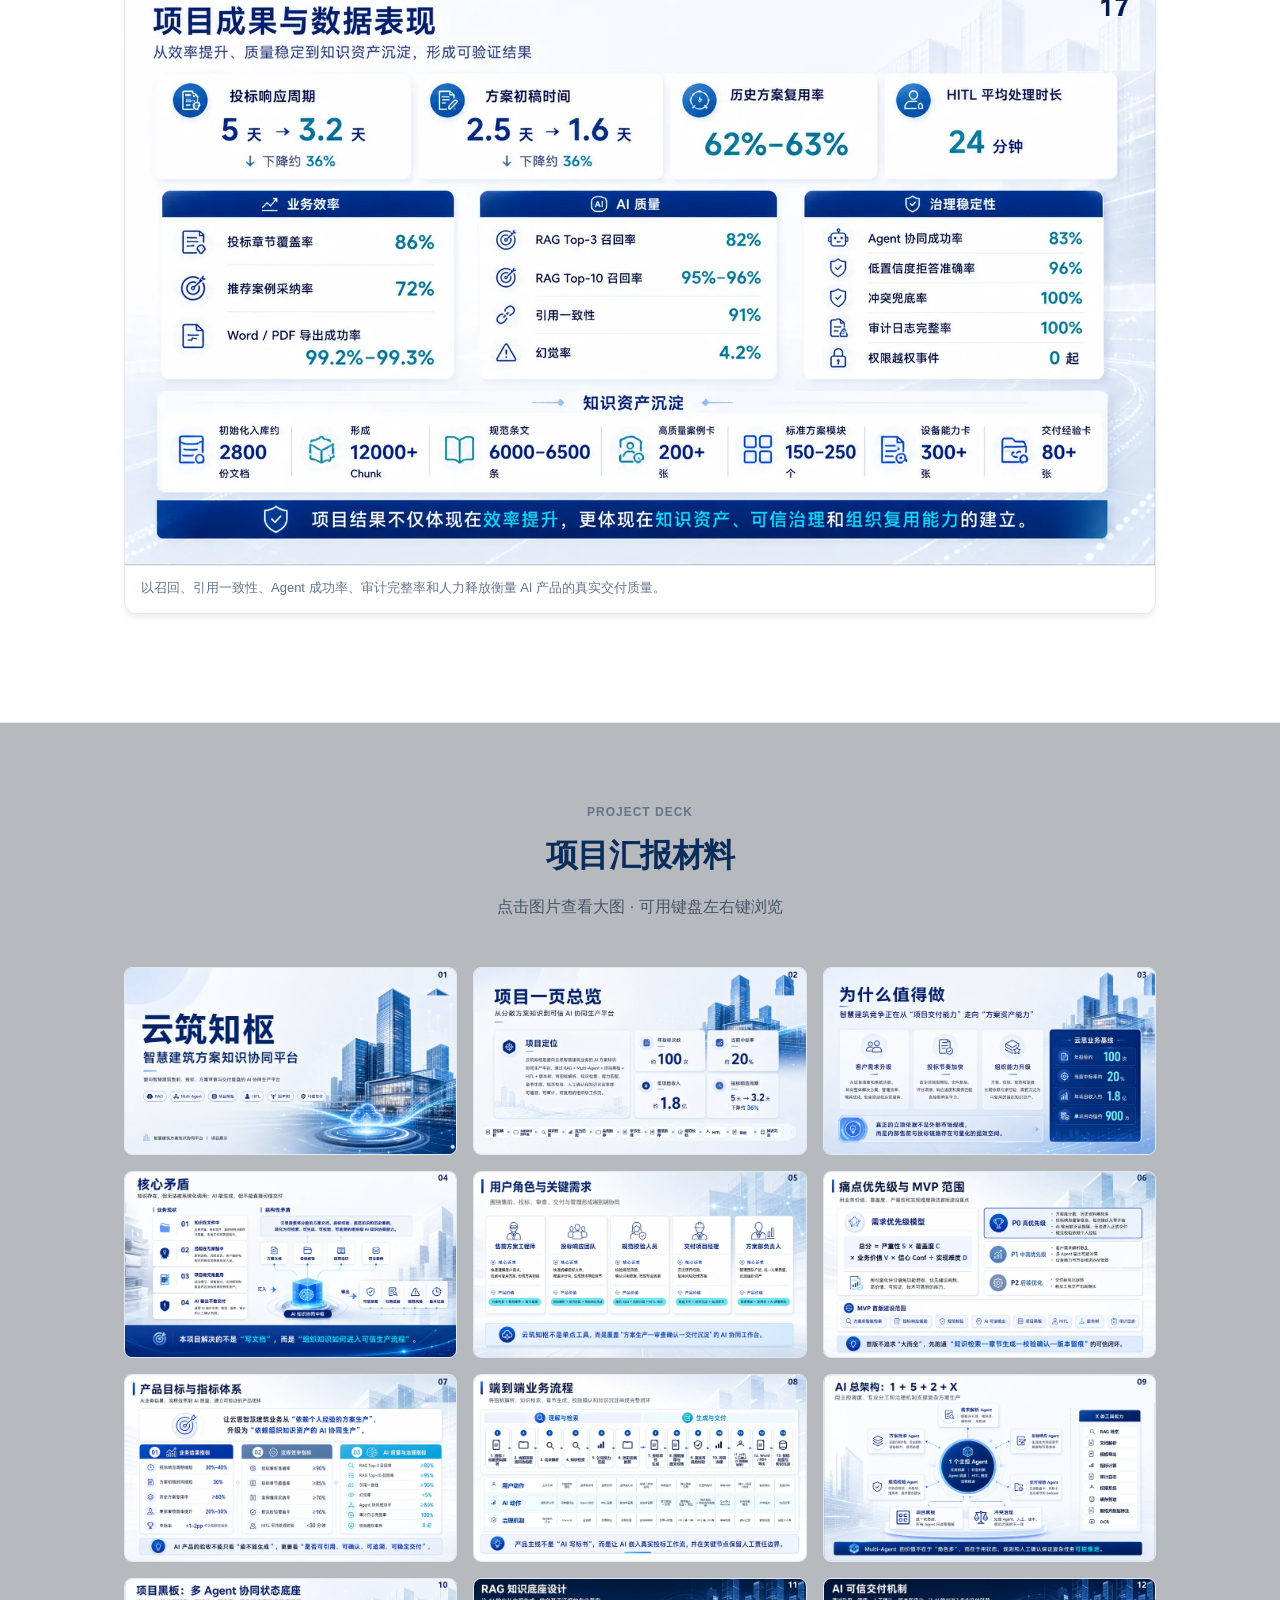
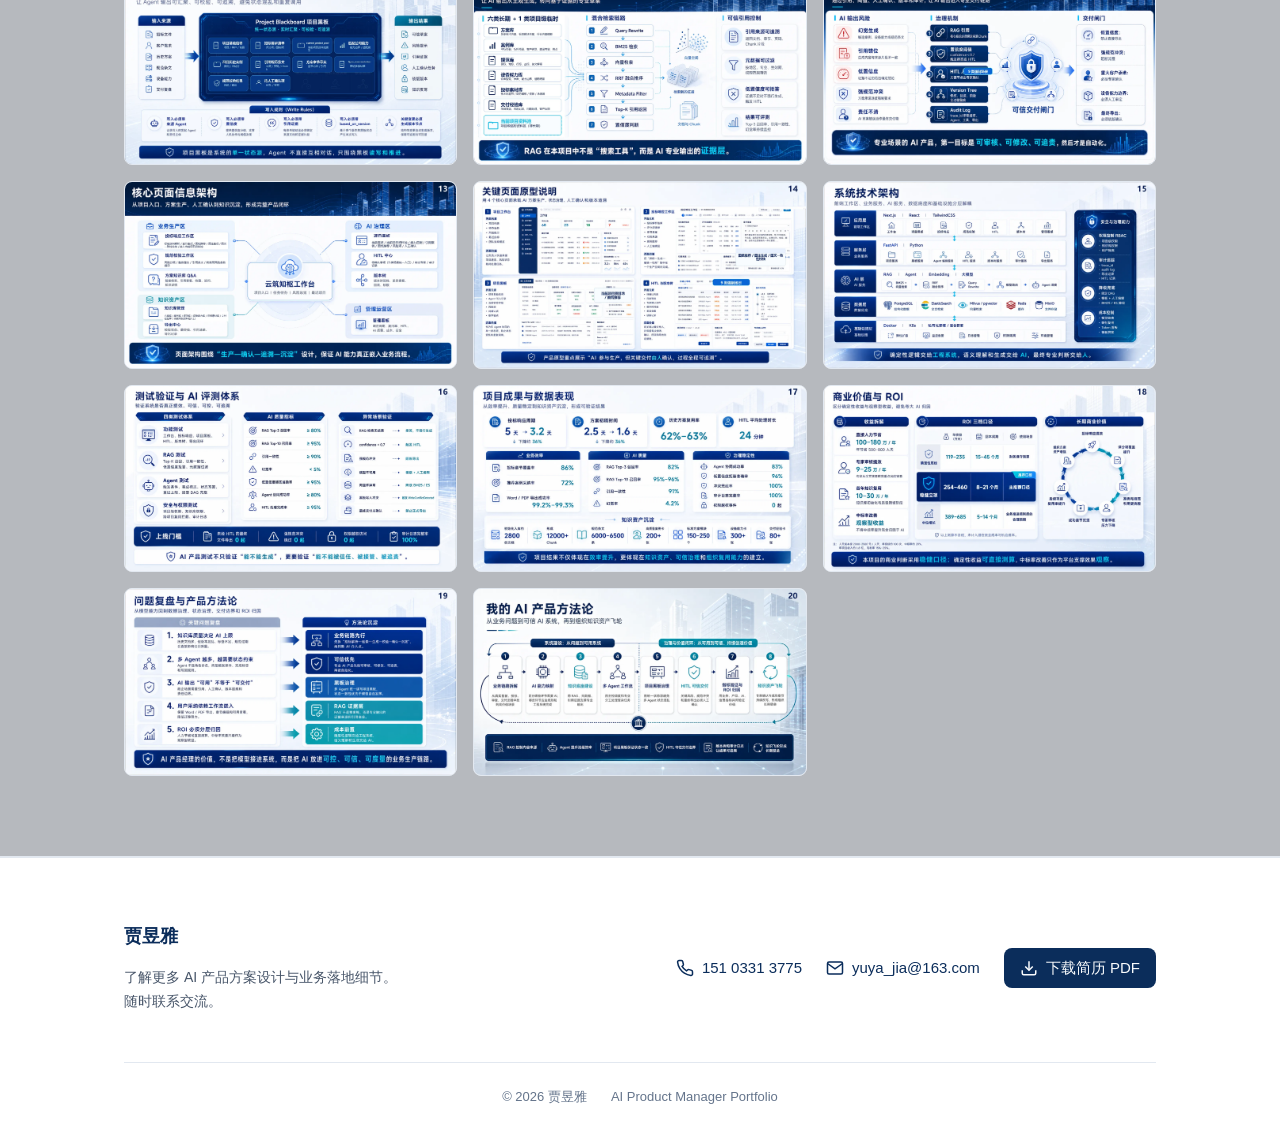
==== commit 03150586: "贾昱雅 AI 产品经理 个人主页" ====
--- a/xm1.html
+++ b/xm1.html
@@ -238,7 +238,7 @@
 
         <h1>云筑知枢｜智慧建筑方案知识协同平台</h1>
         <p class="tagline">
-          面向云思智慧建筑业务的 AI 方案知识协同生产平台。通过 RAG + Multi-Agent
+          面向智慧建筑业务的 AI 方案知识协同生产平台。通过 RAG + Multi-Agent
           + 项目黑板 + HITL + 版本树，
           把分散的方案知识、投标经验、规范依据、交付复盘，转化为可检索、可生成、可校验、可追溯的组织级
           AI 协同能力。
@@ -254,13 +254,37 @@
             <div class="b-val">AI 产品经理（项目主导）</div>
           </div>
           <div class="brief-item">
-            <div class="b-lbl">团队</div>
-            <div class="b-val">5 人闭环（算 / 研 / 测 / 数 / 前各 1）</div>
-          </div>
-          <div class="brief-item">
             <div class="b-lbl">当前状态</div>
             <div class="b-val">
               <span class="status-dot green"></span>已试点上线
+            </div>
+          </div>
+          <div class="brief-item brief-team">
+            <div class="b-lbl">团队</div>
+            <div class="b-val">核心 7-10 人 + 业务方兼职 4-6 人</div>
+            <div class="team-detail-inline">
+              <div class="team-col">
+                <div class="team-col-title">核心团队（7-10 人）</div>
+                <ul class="team-list">
+                  <li><span class="role">AI 产品经理 / 产品负责人（我）</span><span class="count">1</span></li>
+                  <li><span class="role">RAG / 大模型算法工程师</span><span class="count">1</span></li>
+                  <li><span class="role">AI 工程 / Agent 编排工程师</span><span class="count">1</span></li>
+                  <li><span class="role">数据 / 知识工程师</span><span class="count">1</span></li>
+                  <li><span class="role">后端工程师</span><span class="count">1</span></li>
+                  <li><span class="role">前端工程师</span><span class="count">1</span></li>
+                  <li><span class="role">UI/UX 设计师</span><span class="count">0.5</span></li>
+                  <li><span class="role">测试 / QA</span><span class="count">1</span></li>
+                </ul>
+              </div>
+              <div class="team-col">
+                <div class="team-col-title">业务方兼职（4-6 人）</div>
+                <ul class="team-list">
+                  <li><span class="role">售前代表</span><span class="count part-time">1 兼职</span></li>
+                  <li><span class="role">商务 / 投标专员</span><span class="count part-time">1-2 兼职</span></li>
+                  <li><span class="role">技术专家 / 方案专家</span><span class="count part-time">2-3 兼职</span></li>
+                  <li><span class="role">项目经理 / 交付负责人</span><span class="count part-time">1 兼职</span></li>
+                </ul>
+              </div>
             </div>
           </div>
         </div>
@@ -308,7 +332,7 @@
         <div class="prose-block">
           <h2><span class="num">01</span> 项目背景</h2>
           <p>
-            面向智慧建筑售前、投标、审查与交付团队，云思年投标约 100
+            面向智慧建筑售前、投标、审查与交付团队，公司年投标约 100
             次、中标率约 20%、年项目收入约 1.8
             亿。历史方案、规范、设备资料与项目经验分散在本地、共享盘、邮件附件和个人文档中，AI
             输出缺证据链、置信度、人工确认与版本追踪。
--- a/assets/style.css
+++ b/assets/style.css
@@ -387,28 +387,28 @@
 .reveal {
   opacity: 0;
   transform: translateY(12px);
-  transition: all 0.6s var(--ease-spring);
+  transition: all 0.35s var(--ease-spring);
 }
 .reveal.visible {
   opacity: 1;
   transform: translateY(0);
 }
 .delay-1 {
-  transition-delay: 100ms;
+  transition-delay: 60ms;
 }
 .delay-2 {
-  transition-delay: 200ms;
+  transition-delay: 120ms;
 }
 .delay-3 {
-  transition-delay: 300ms;
+  transition-delay: 180ms;
 }
 .delay-4 {
-  transition-delay: 400ms;
+  transition-delay: 240ms;
 }
 
 .section-reveal {
   opacity: 0;
-  transition: opacity 0.6s ease;
+  transition: opacity 0.3s ease-out;
 }
 .section-reveal.visible {
   opacity: 1;
@@ -773,7 +773,7 @@
 }
 .project-cover {
   position: relative;
-  aspect-ratio: 16/10;
+  aspect-ratio: 16/9;
   overflow: hidden;
   background: var(--bg-main);
   border-bottom: 1px solid var(--border);
@@ -1339,8 +1339,8 @@
 }
 .prose-figure img {
   width: 100%;
-  aspect-ratio: 16 / 9;
-  object-fit: cover;
+  height: auto;
+  display: block;
 }
 .prose-figure figcaption {
   padding: 12px 16px 14px;
@@ -1944,3 +1944,371 @@
   align-items: center;
   gap: 8px;
 }
+
+/* 团队明细：在 project-brief 内独占整行 */
+.brief-item.brief-team {
+  flex-basis: 100%;
+  border-top: 1px solid var(--border);
+  padding-top: 16px;
+  margin-top: 8px;
+}
+.team-detail-inline {
+  display: grid;
+  grid-template-columns: 1fr 1fr;
+  gap: 24px;
+  margin-top: 12px;
+  width: 100%;
+}
+.team-col-title {
+  font-weight: 600;
+  color: var(--text-main);
+  font-size: 14px;
+  padding-bottom: 6px;
+  border-bottom: 2px solid var(--primary-light);
+}
+.team-list {
+  list-style: none;
+  padding: 0;
+  margin: 8px 0 0;
+}
+.team-list li {
+  display: flex;
+  justify-content: space-between;
+  align-items: center;
+  padding: 8px 0;
+  border-bottom: 1px dashed var(--border);
+  font-size: 13.5px;
+  gap: 12px;
+}
+.team-list li:last-child {
+  border-bottom: none;
+}
+.team-list .role {
+  color: var(--text-main);
+  line-height: 1.5;
+}
+.team-list .count {
+  color: var(--primary);
+  font-weight: 600;
+  flex-shrink: 0;
+  white-space: nowrap;
+}
+.team-list .count.part-time {
+  color: var(--text-muted);
+  font-weight: 500;
+}
+@media (max-width: 768px) {
+  .team-detail-inline {
+    grid-template-columns: 1fr;
+  }
+}
+
+/* ======== Other Projects（其他项目轻量横排卡片）======== */
+#other-projects {
+  padding: 80px 0;
+}
+.other-grid-frame {
+  position: relative;
+  margin-top: 48px;
+}
+.grid-nav {
+  position: absolute;
+  top: 50%;
+  transform: translateY(-50%);
+  width: 48px;
+  height: 48px;
+  border-radius: 50%;
+  background: var(--bg-card);
+  border: 1px solid var(--border);
+  color: var(--text-main);
+  cursor: pointer;
+  z-index: 10;
+  display: flex;
+  align-items: center;
+  justify-content: center;
+  box-shadow: var(--shadow-md);
+  transition: all 0.2s var(--ease-spring);
+}
+.grid-nav:hover {
+  background: var(--primary);
+  color: white;
+  border-color: var(--primary);
+  transform: translateY(-50%) scale(1.08);
+}
+.grid-nav:disabled {
+  opacity: 0;
+  pointer-events: none;
+  transform: translateY(-50%) scale(0.85);
+}
+/* 按钮放在卡片边界外侧 —— viewport 越宽越在外面 */
+.grid-nav-prev { left: -64px; }
+.grid-nav-next { right: -64px; }
+@media (max-width: 1240px) {
+  /* viewport 不够宽时按钮回到 frame 内边缘 */
+  .grid-nav-prev { left: -8px; }
+  .grid-nav-next { right: -8px; }
+}
+@media (max-width: 720px) {
+  .grid-nav-prev { left: 4px; }
+  .grid-nav-next { right: 4px; }
+  .grid-nav { width: 40px; height: 40px; }
+}
+.other-grid {
+  display: flex;
+  flex-direction: row;
+  gap: 24px;
+  overflow-x: auto;
+  overflow-y: hidden;
+  padding: 8px 4px 16px;
+  scroll-snap-type: x mandatory;
+  scroll-behavior: smooth;
+  -webkit-overflow-scrolling: touch;
+  /* 隐藏滚动条：由鼠标滚轮 / 触摸板 / 触摸 / 左右按钮控制 */
+  scrollbar-width: none;
+}
+.other-grid::-webkit-scrollbar { display: none; }
+.other-grid > a {
+  flex: 0 0 380px;
+  scroll-snap-align: start;
+  opacity: 0.78;
+  filter: saturate(0.85);
+  transform: scale(0.97);
+}
+.other-grid > a:hover,
+.other-grid > a:focus-visible {
+  opacity: 1;
+  filter: saturate(1);
+  transform: scale(1);
+  border-color: var(--accent);
+  box-shadow: 0 0 0 2px var(--accent-soft), var(--shadow-md);
+  z-index: 1;
+}
+@media (max-width: 720px) {
+  .other-grid > a {
+    flex-basis: 88vw;
+  }
+}
+.other-card {
+  padding: 28px 32px;
+  display: flex;
+  flex-direction: column;
+  gap: 16px;
+}
+.other-card-tag {
+  display: inline-flex;
+  align-items: center;
+  padding: 4px 12px;
+  background: var(--primary-light);
+  color: var(--primary);
+  font-size: 12px;
+  font-weight: 600;
+  border-radius: 999px;
+  width: fit-content;
+  letter-spacing: 0.02em;
+}
+.other-card h3 {
+  font-size: 20px;
+  margin: 0;
+  color: var(--text-main);
+  line-height: 1.4;
+}
+.other-card .desc {
+  color: var(--text-muted);
+  font-size: 14px;
+  line-height: 1.7;
+  margin: 0;
+}
+.other-kv {
+  border-top: 1px solid var(--border);
+  padding-top: 16px;
+  display: flex;
+  flex-direction: column;
+  gap: 10px;
+}
+.other-kv .kv-row {
+  display: flex;
+  font-size: 13px;
+  gap: 12px;
+  line-height: 1.6;
+}
+.other-kv .k {
+  color: var(--text-muted);
+  flex-shrink: 0;
+  min-width: 88px;
+  font-weight: 500;
+}
+.other-kv .v {
+  color: var(--text-main);
+}
+@media (max-width: 768px) {
+  .other-grid {
+    grid-template-columns: 1fr;
+  }
+  .other-card {
+    padding: 24px;
+  }
+}
+
+/* 个人项目卡片：可点击跳 GitHub */
+a.personal-card {
+  text-decoration: none;
+  color: inherit;
+  transition: transform 0.2s var(--ease-spring), box-shadow 0.2s ease;
+}
+a.personal-card:hover {
+  transform: translateY(-4px);
+  box-shadow: var(--shadow-md);
+}
+.personal-card h3 {
+  display: flex;
+  align-items: center;
+  gap: 8px;
+}
+.personal-card .github-link {
+  display: inline-flex;
+  font-size: 16px;
+  color: var(--text-muted);
+  font-weight: 500;
+  transition: color 0.2s, transform 0.2s;
+}
+a.personal-card:hover .github-link {
+  color: var(--primary);
+  transform: translate(2px, -2px);
+}
+.personal-card code {
+  background: var(--primary-light);
+  color: var(--primary);
+  padding: 1px 6px;
+  border-radius: 4px;
+  font-size: 12.5px;
+  font-family: 'JetBrains Mono', 'Consolas', monospace;
+}
+
+/* ============== Other Project Link Cards (clickable to subpage) ============== */
+a.other-card-link {
+  text-decoration: none;
+  color: inherit;
+  display: flex;
+  flex-direction: column;
+  padding: 0;
+  gap: 0;
+  overflow: hidden;
+  transition: transform 0.2s var(--ease-spring), box-shadow 0.2s ease, border-color 0.2s ease;
+}
+/* 注：a.other-card-link 的 hover 选中态由 .other-grid > a:hover 统一控制 */
+a.other-card-link .project-cover {
+  aspect-ratio: 16/9;
+}
+a.other-card-link .project-cover img {
+  /* 顶部对齐——避免标题被 16:9 裁剪到（旅行/社区封面用的是 PPT 第一页，标题在顶部）*/
+  object-position: center top;
+}
+a.other-card-link:hover .project-cover img {
+  transform: scale(1.04);
+}
+.other-card-body {
+  padding: 24px 28px 28px;
+  display: flex;
+  flex-direction: column;
+  gap: 14px;
+  flex: 1;
+}
+.other-card-cta {
+  margin-top: 20px;
+  padding-top: 16px;
+  border-top: 1px solid var(--border);
+  display: flex;
+  justify-content: space-between;
+  align-items: center;
+  font-size: 14px;
+  font-weight: 500;
+  color: var(--primary);
+}
+.other-card-cta .arrow {
+  font-size: 18px;
+  transition: transform 0.2s var(--ease-spring);
+}
+a.other-card-link:hover .other-card-cta .arrow {
+  transform: translateX(4px);
+}
+
+/* ============== Detail Subpage Prose Helpers (shared by xm1/xm2/archiai/tourism) ============== */
+.mt-24 { margin-top: 24px; }
+
+.styled-list { list-style: none; padding-left: 0; margin: 0; }
+.styled-list li {
+  position: relative;
+  padding-left: 22px;
+  margin-bottom: 12px;
+  font-size: 15px;
+  color: var(--text-main);
+  line-height: 1.7;
+}
+.styled-list li::before {
+  content: "";
+  position: absolute;
+  left: 4px;
+  top: 11px;
+  width: 6px;
+  height: 6px;
+  border-radius: 50%;
+  background: var(--accent);
+}
+.styled-list li strong { color: var(--text-main); font-weight: 600; }
+
+.step-list { display: flex; flex-direction: column; gap: 20px; margin-top: 16px; }
+.step-item {
+  display: flex;
+  gap: 18px;
+  padding: 20px;
+  background: var(--bg-card);
+  border: 1px solid var(--border);
+  border-radius: var(--radius-lg);
+  box-shadow: var(--shadow-sm);
+  transition: transform 0.2s, box-shadow 0.2s;
+}
+.step-item:hover { transform: translateY(-2px); box-shadow: var(--shadow-md); }
+.step-list .step-num {
+  flex: 0 0 36px;
+  width: 36px;
+  height: 36px;
+  border-radius: 50%;
+  background: linear-gradient(135deg, var(--primary), var(--accent));
+  color: white;
+  display: flex;
+  align-items: center;
+  justify-content: center;
+  font-weight: 700;
+  font-size: 15px;
+  font-family: var(--font-mono);
+}
+.step-content { flex: 1; }
+.step-content h3 { font-size: 16px; margin: 0 0 6px; color: var(--text-main); font-weight: 600; }
+.step-content p { font-size: 14.5px; margin: 0; color: var(--text-muted); line-height: 1.65; }
+
+.grid-card-2 { display: grid; grid-template-columns: 1fr; gap: 20px; }
+@media (min-width: 768px) {
+  .grid-card-2 { grid-template-columns: 1fr 1fr; }
+}
+
+.bento-card.inner {
+  padding: 24px;
+  background: var(--bg-card);
+  border: 1px solid var(--border);
+  border-radius: var(--radius-lg);
+  box-shadow: var(--shadow-sm);
+}
+.bento-card.inner p { font-size: 14.5px; color: var(--text-muted); line-height: 1.7; margin: 0; }
+.bento-card.inner p strong { color: var(--text-main); }
+
+.icon-title {
+  display: flex;
+  align-items: center;
+  gap: 10px;
+  font-weight: 600;
+  font-size: 15.5px;
+  color: var(--text-main);
+  margin-bottom: 12px;
+}
+.icon-title svg { flex-shrink: 0; color: var(--primary); }
+
